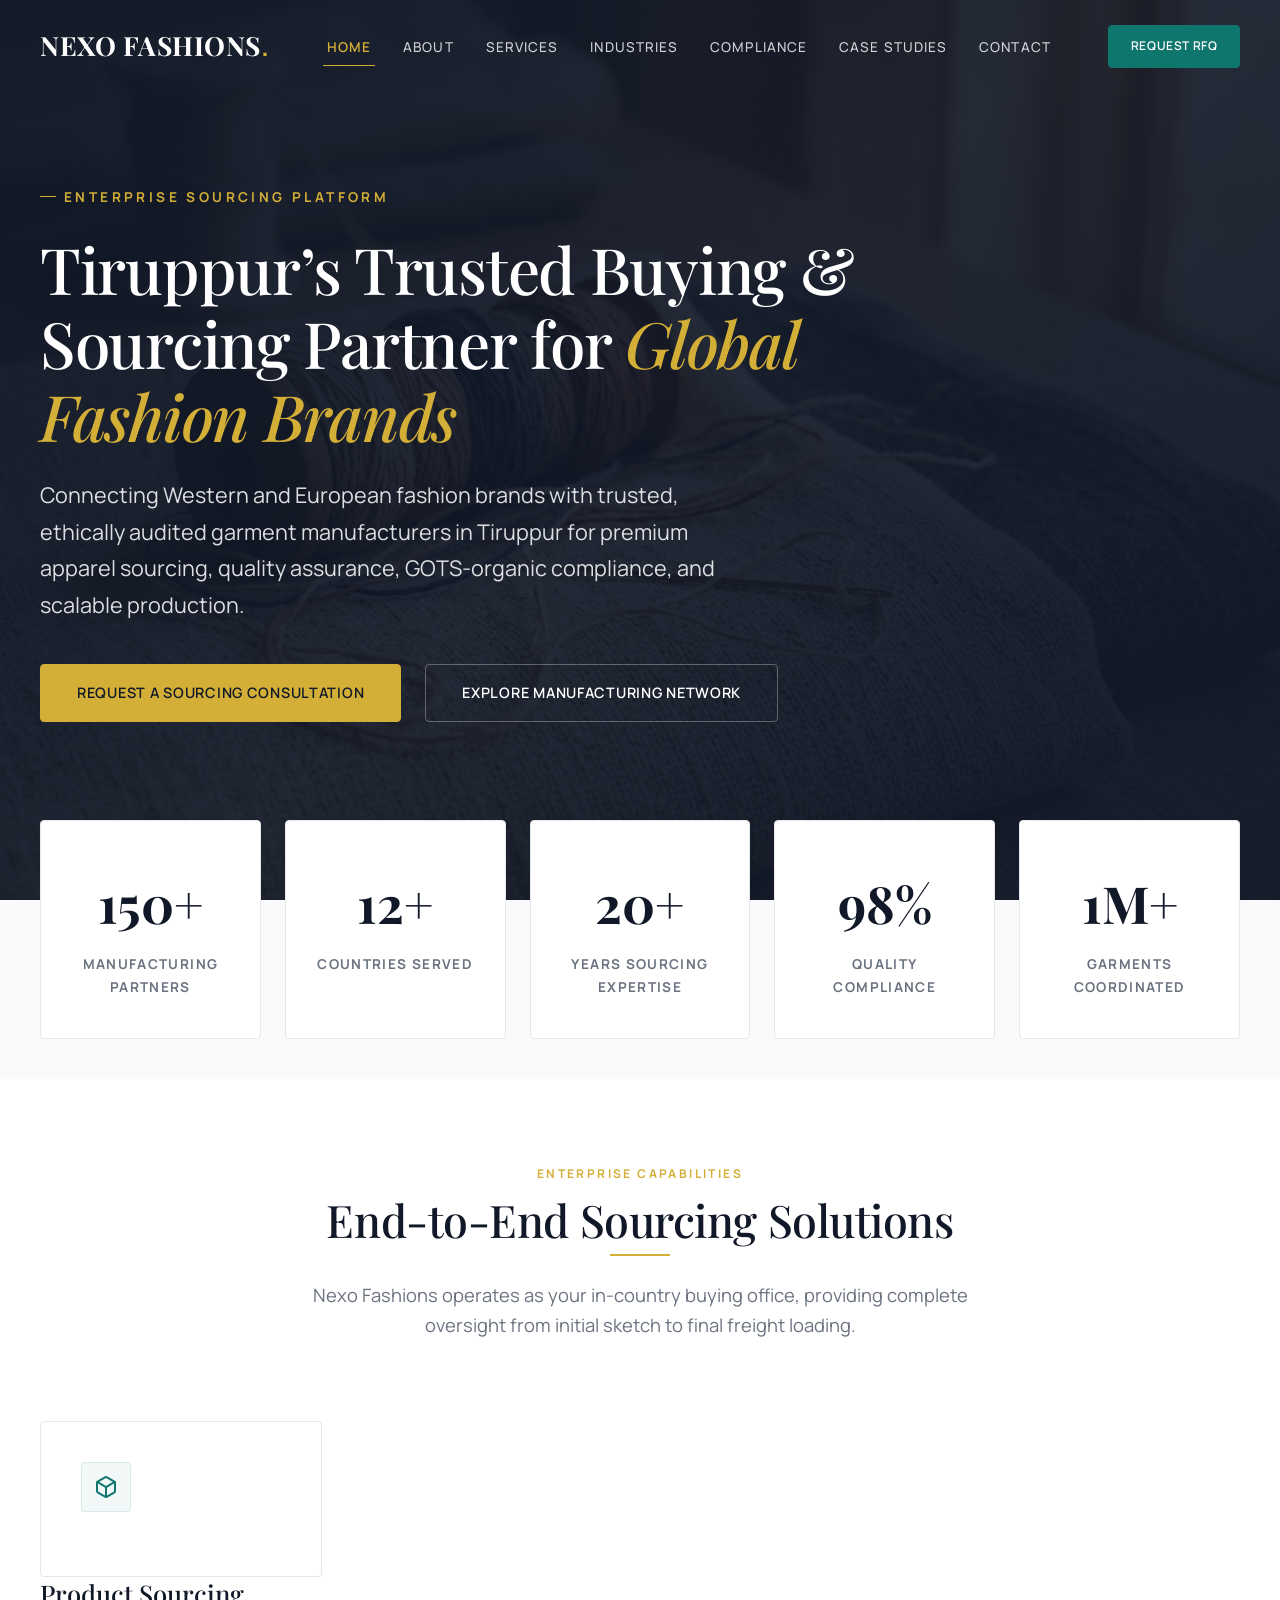
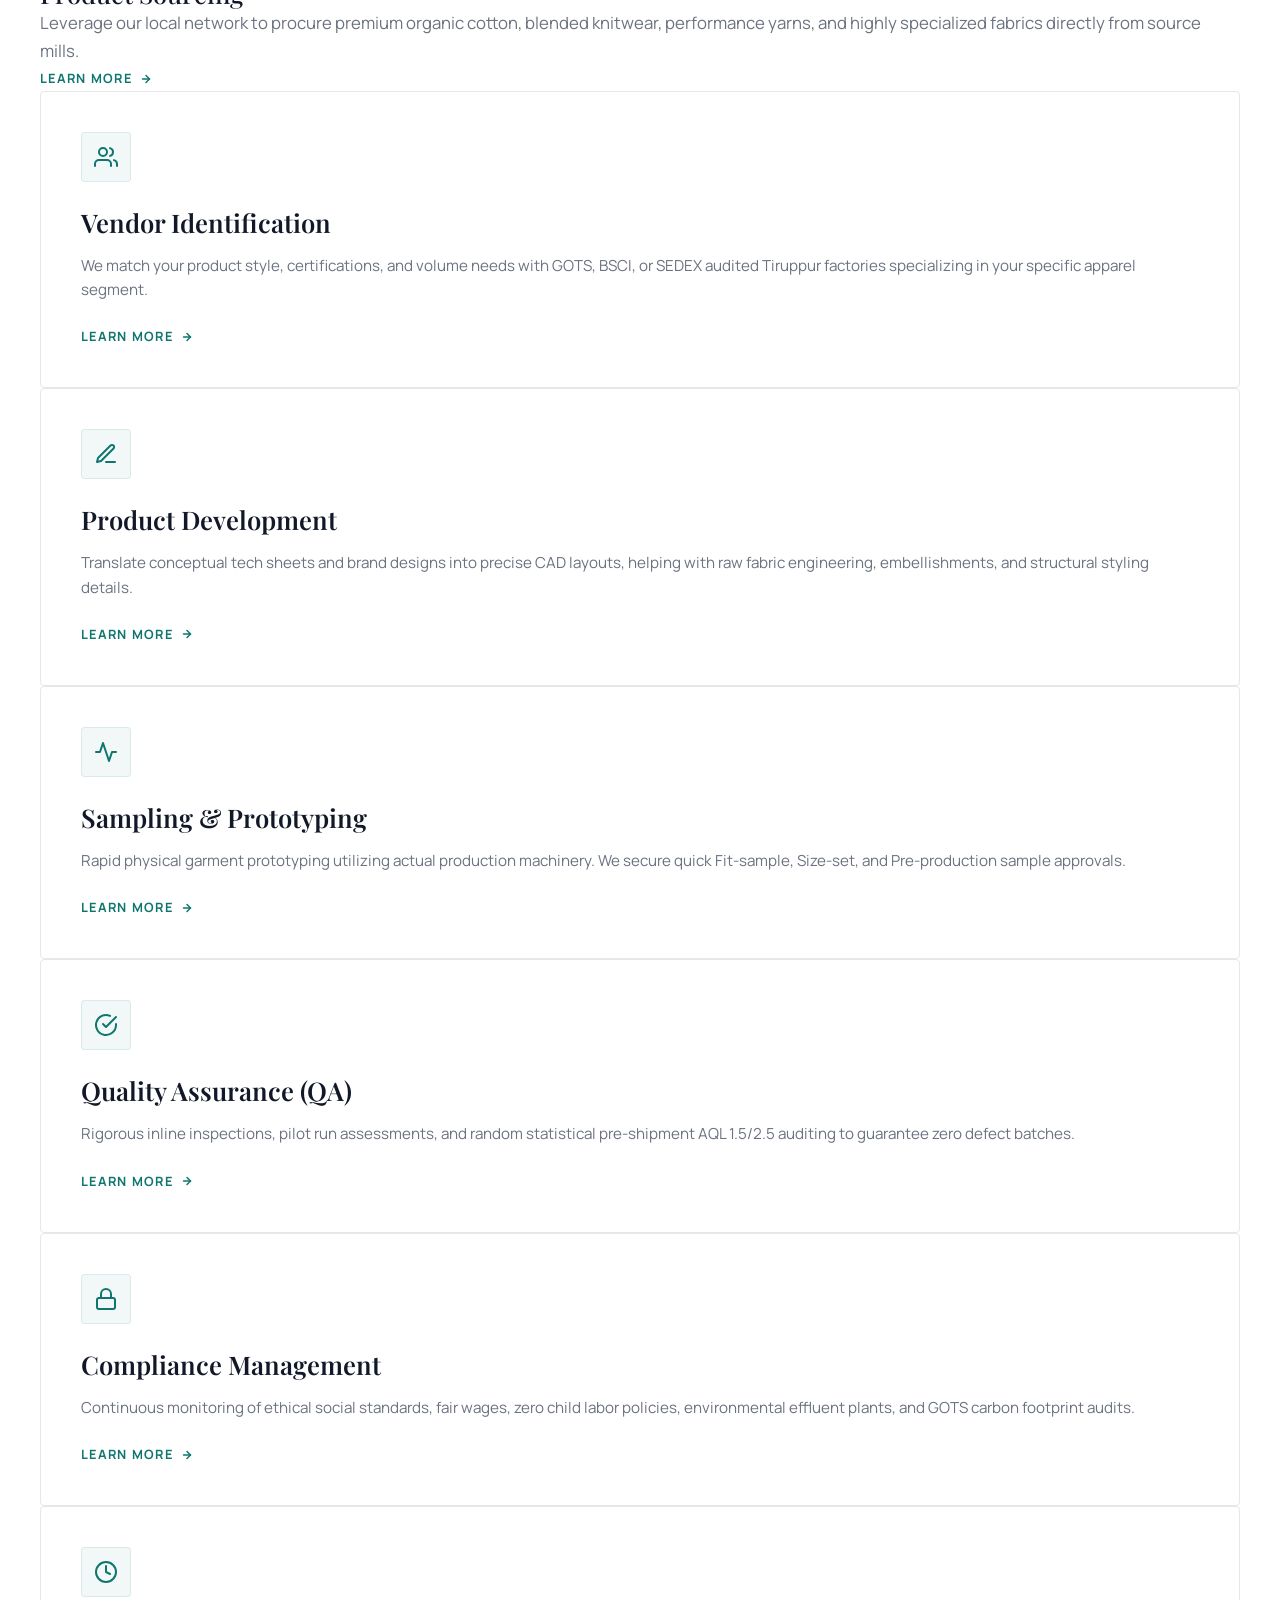
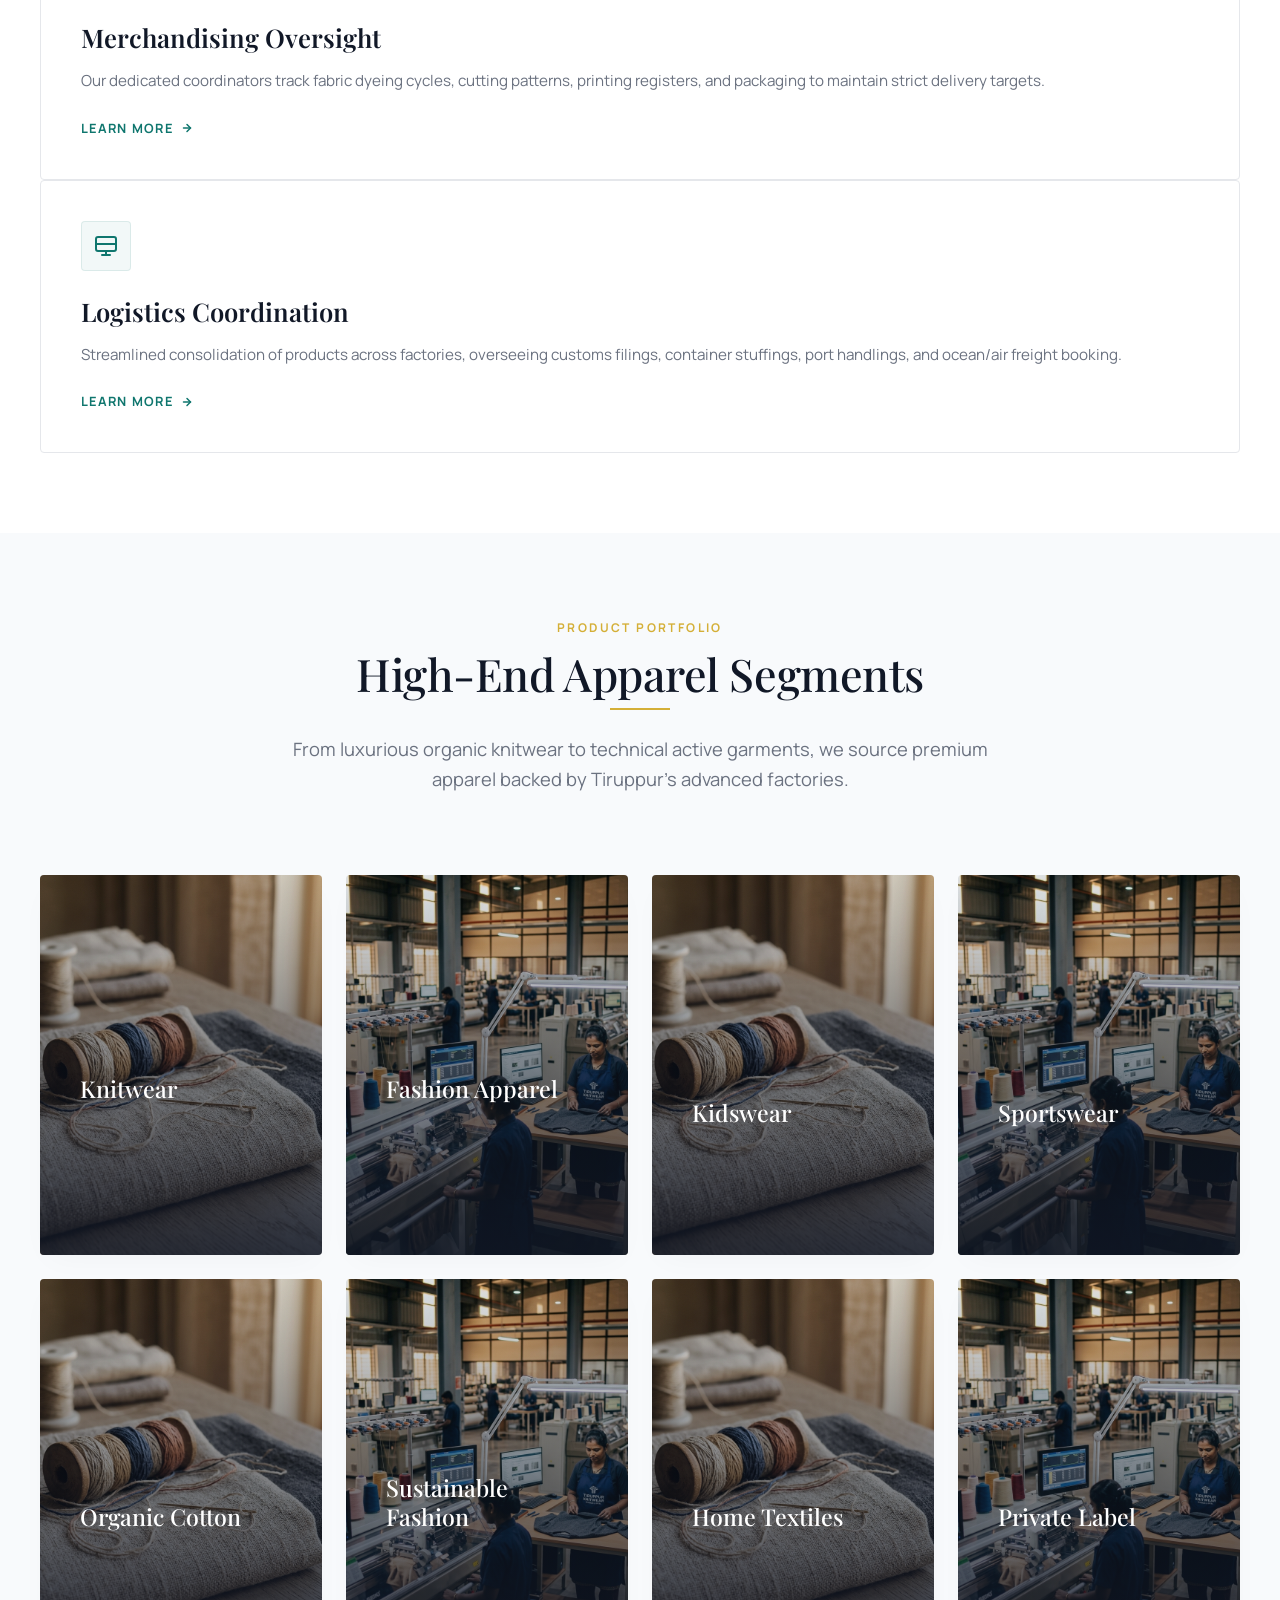
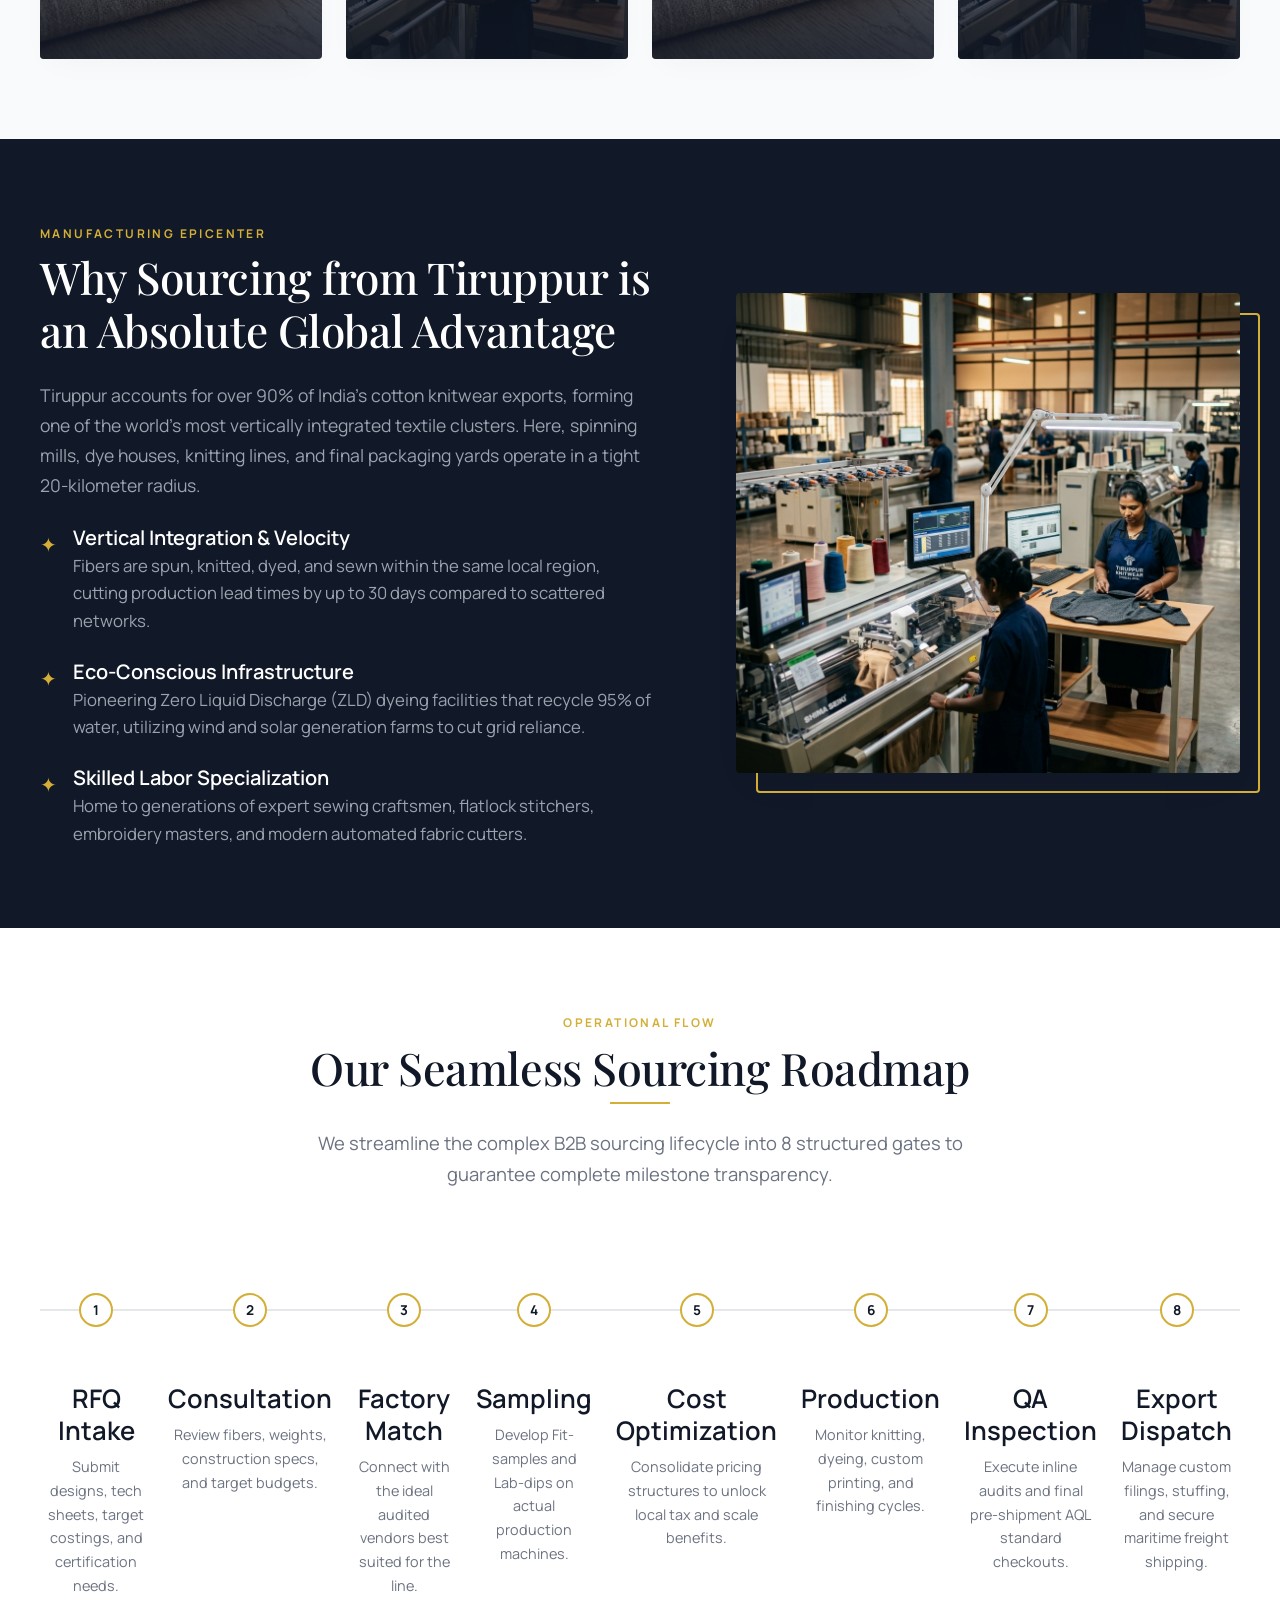
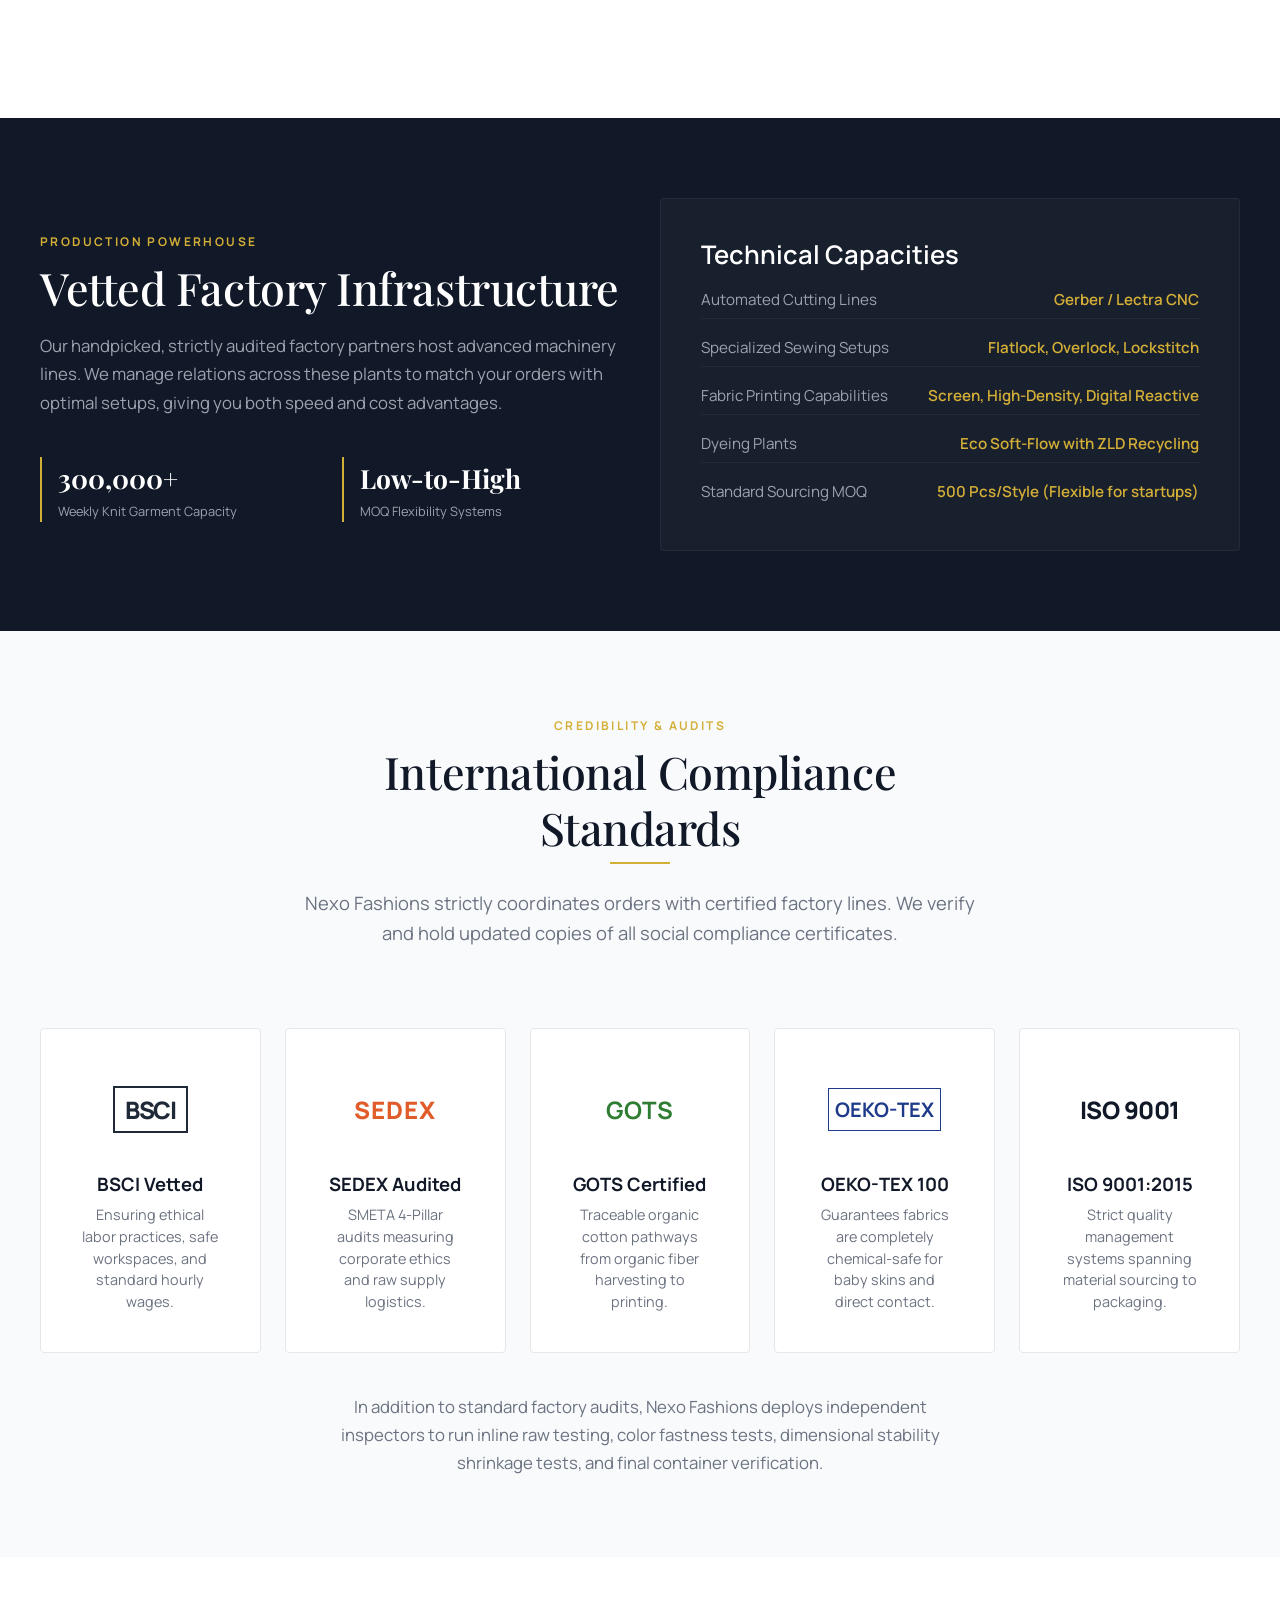
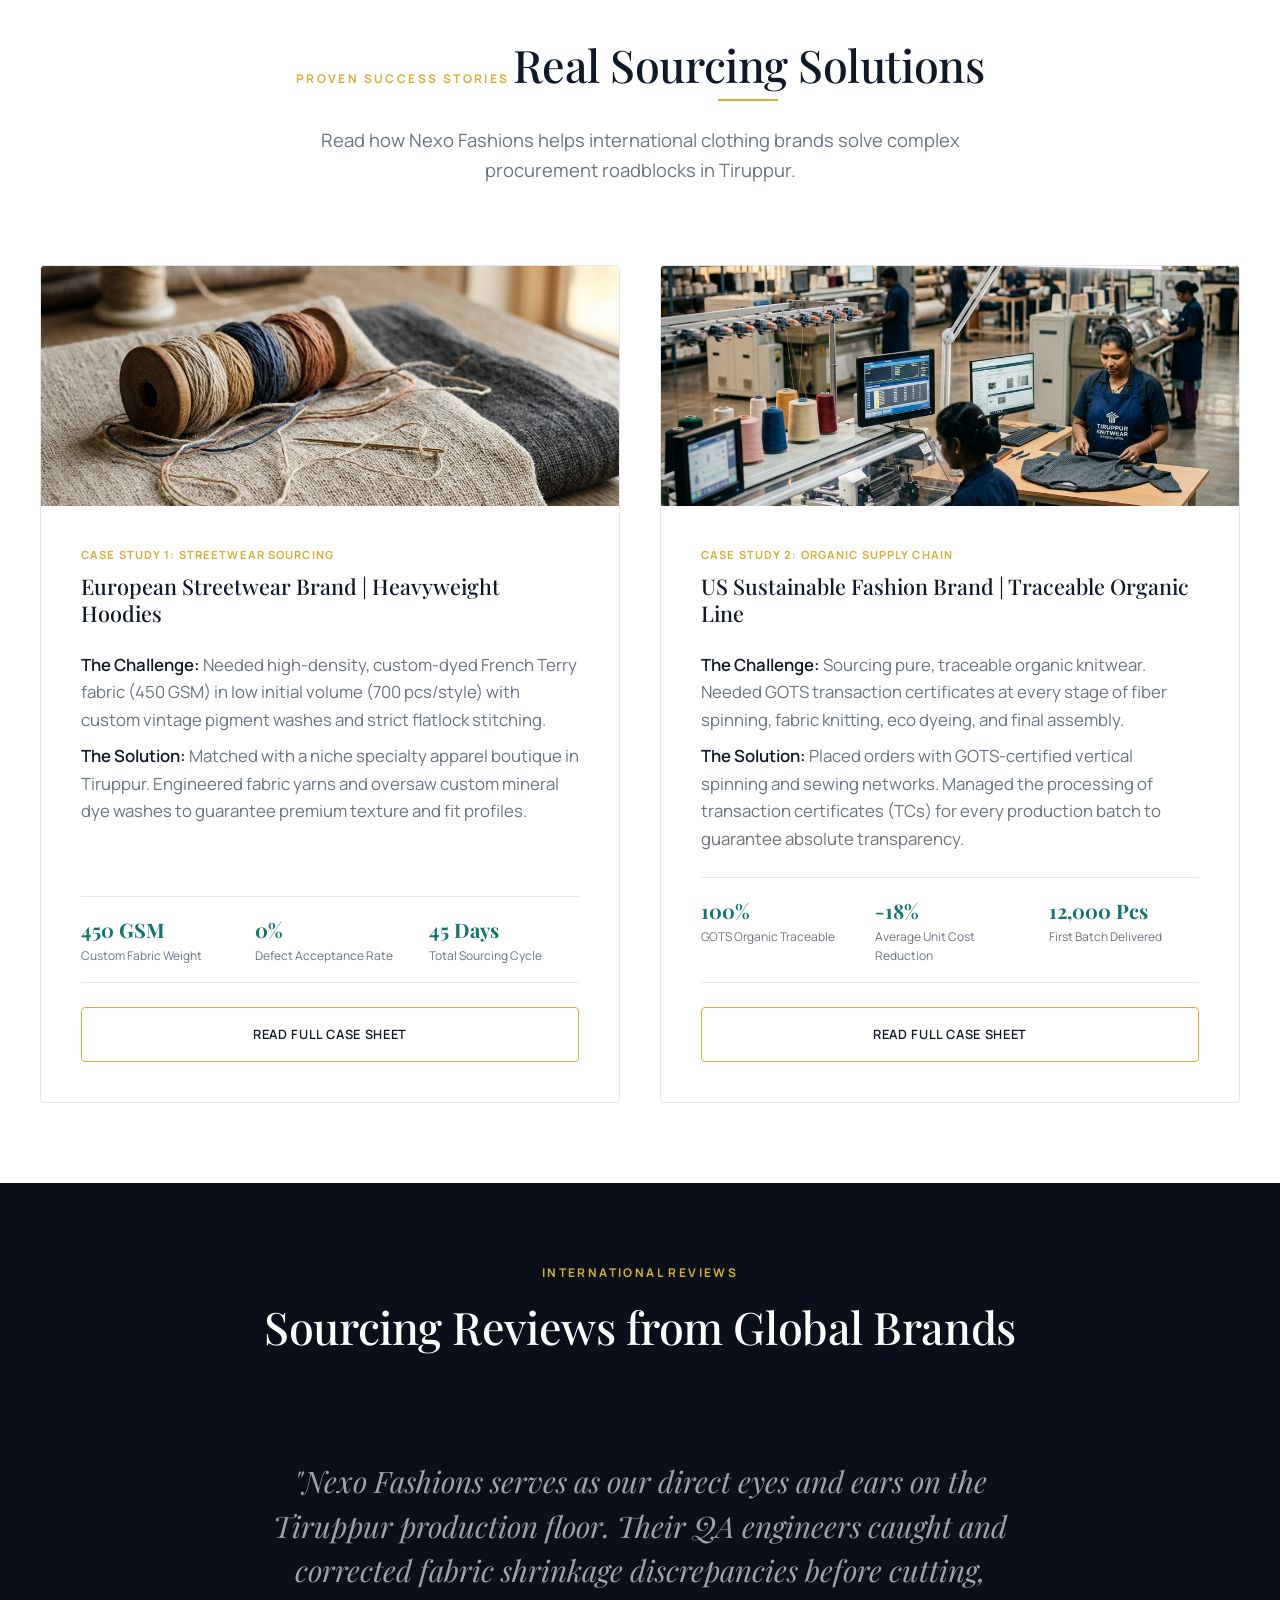
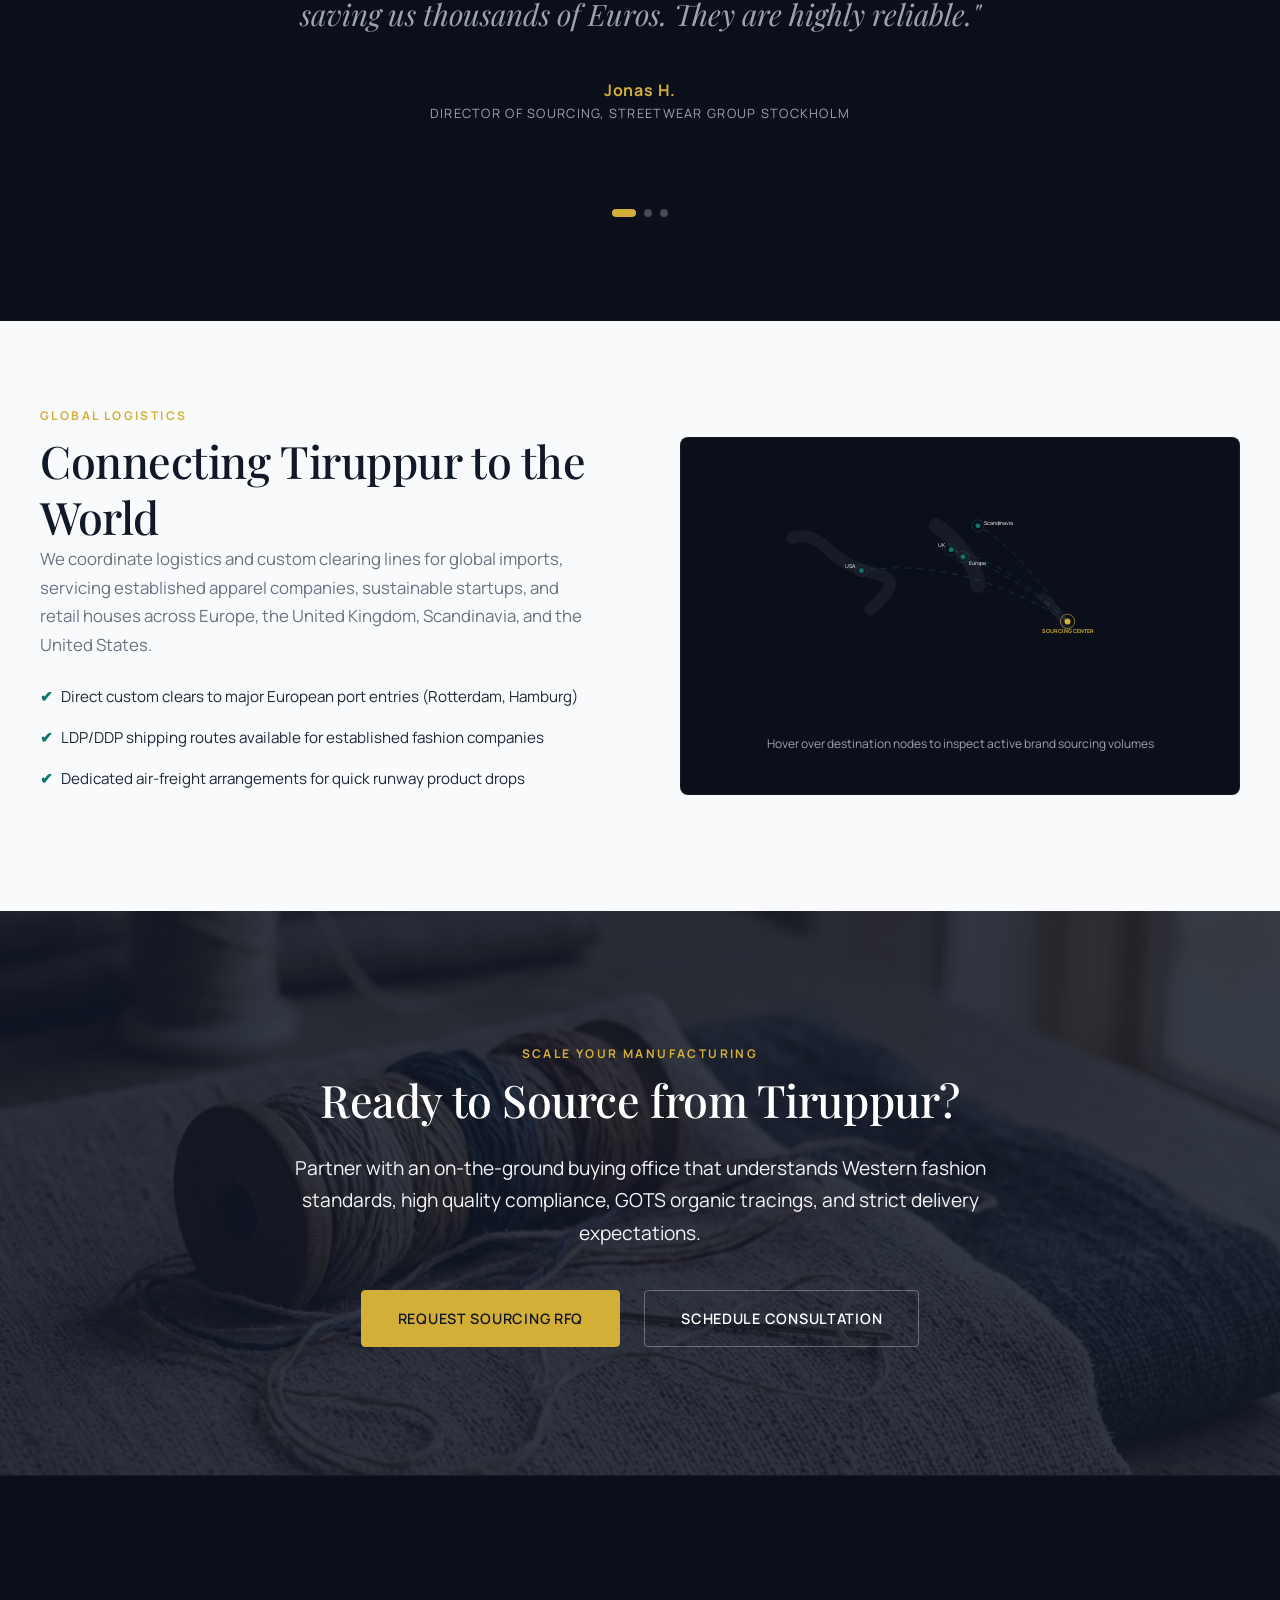
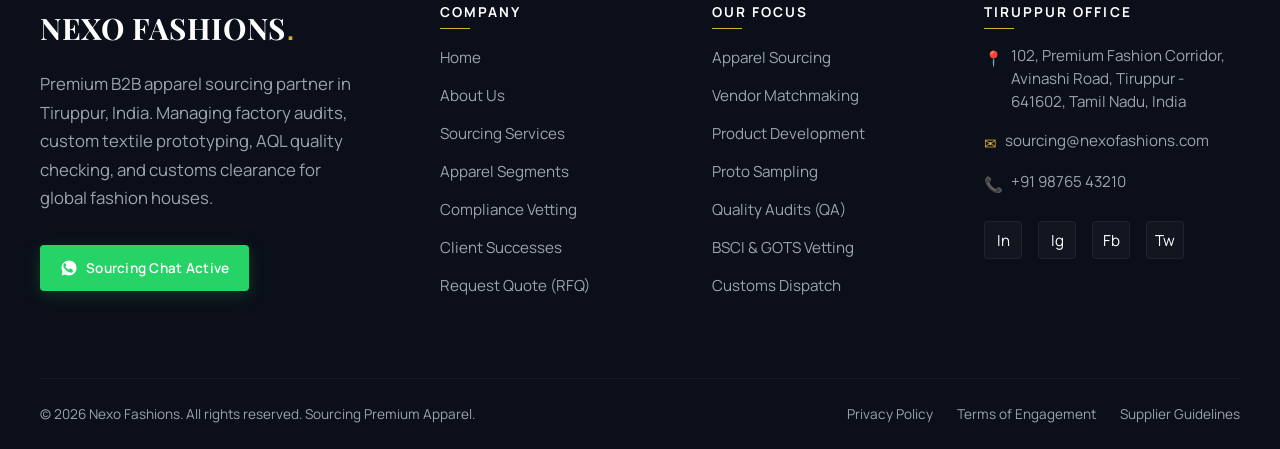
==== index.html @ 2036e6f3 "feat: design and develop world-class premium B2B sourcing platform for Nexo Fashions" ====
<!DOCTYPE html>
<html lang="en">
<head>
    <meta charset="UTF-8">
    <meta name="viewport" content="width=device-width, initial-scale=1.0">
    <meta name="description" content="Nexo Fashions is Tiruppur's premier B2B buying & apparel sourcing partner. Facilitating high-quality garment manufacturing, compliance management, and logistics for global fashion brands.">
    <title>Nexo Fashions | Premium B2B Apparel Sourcing & Buying Partner India</title>
    
    <!-- CSS Foundation Stylesheets -->
    <link rel="stylesheet" href="assets/css/variables.css">
    <link rel="stylesheet" href="assets/css/base.css">
    <link rel="stylesheet" href="assets/css/header.css">
    <link rel="stylesheet" href="assets/css/components.css">
    <link rel="stylesheet" href="assets/css/home.css">
    <link rel="stylesheet" href="assets/css/footer.css">
</head>
<body>

    <!-- STICKY GLASSMORPHIC NAVBAR -->
    <header class="site-header">
        <div class="container nav-container">
            <a href="index.html" class="logo" aria-label="Nexo Fashions Home">
                <span class="logo-text">NEXO FASHIONS<span class="logo-dot">.</span></span>
            </a>
            
            <nav class="nav-bar" aria-label="Main Navigation">
                <ul class="nav-menu">
                    <li class="nav-item"><a href="index.html" class="nav-link">Home</a></li>
                    <li class="nav-item"><a href="about.html" class="nav-link">About</a></li>
                    <li class="nav-item"><a href="services.html" class="nav-link">Services</a></li>
                    <li class="nav-item"><a href="industries.html" class="nav-link">Industries</a></li>
                    <li class="nav-item"><a href="compliance.html" class="nav-link">Compliance</a></li>
                    <li class="nav-item"><a href="case-studies.html" class="nav-link">Case Studies</a></li>
                    <li class="nav-item"><a href="contact.html" class="nav-link">Contact</a></li>
                </ul>
            </nav>

            <div class="header-actions">
                <a href="contact.html" class="btn btn-primary header-btn">Request RFQ</a>
            </div>

            <!-- Hamburger menu for tablets/mobiles -->
            <button class="mobile-trigger" aria-label="Toggle Menu" aria-expanded="false">
                <span></span>
                <span></span>
                <span></span>
            </button>
        </div>
    </header>

    <!-- MOBILE DRAWER CONTAINER -->
    <div class="mobile-drawer">
        <ul class="mobile-nav-list">
            <li><a href="index.html" class="mobile-nav-link">Home</a></li>
            <li><a href="about.html" class="mobile-nav-link">About</a></li>
            <li><a href="services.html" class="mobile-nav-link">Services</a></li>
            <li><a href="industries.html" class="mobile-nav-link">Industries</a></li>
            <li><a href="compliance.html" class="mobile-nav-link">Compliance</a></li>
            <li><a href="case-studies.html" class="mobile-nav-link">Case Studies</a></li>
            <li><a href="contact.html" class="mobile-nav-link">Contact</a></li>
        </ul>
        <div class="mobile-drawer-cta">
            <a href="contact.html" class="btn btn-primary mobile-drawer-btn">Request Sourcing Quote</a>
            <a href="https://wa.me/919876543210" class="btn btn-secondary mobile-drawer-btn">Connect WhatsApp</a>
        </div>
    </div>

    <!-- SECTION 1 — PREMIUM HERO -->
    <section class="hero-section" aria-label="Editorial Sourcing Hero">
        <div class="hero-bg-overlay"></div>
        <img src="assets/img/hero_fashion_textiles.png" alt="High-end editorial fashion textile background" class="hero-bg-img">
        <div class="container hero-container">
            <div class="hero-content reveal reveal-slide-up">
                <span class="hero-tag">Enterprise Sourcing Platform</span>
                <h1 class="hero-title">Tiruppur’s Trusted Buying & Sourcing Partner for <span>Global Fashion Brands</span></h1>
                <p class="hero-subtitle">Connecting Western and European fashion brands with trusted, ethically audited garment manufacturers in Tiruppur for premium apparel sourcing, quality assurance, GOTS-organic compliance, and scalable production.</p>
                <div class="hero-actions">
                    <a href="contact.html" class="btn btn-gold">Request a Sourcing Consultation</a>
                    <a href="network.html" class="btn btn-outline-white">Explore Manufacturing Network</a>
                </div>
            </div>
        </div>
    </section>

    <!-- SECTION 2 — TRUST METRICS BAR -->
    <section class="metrics-section" aria-label="Company Trust Metrics">
        <div class="container">
            <div class="grid grid-5" style="display: grid; gap: var(--space-md); grid-template-columns: repeat(auto-fit, minmax(200px, 1fr));">
                <div class="stat-card reveal reveal-fade">
                    <div class="stat-number count-up" data-target="150" data-suffix="+">0</div>
                    <div class="stat-label">Manufacturing Partners</div>
                </div>
                <div class="stat-card reveal reveal-fade" style="transition-delay: 0.1s;">
                    <div class="stat-number count-up" data-target="12" data-suffix="+">0</div>
                    <div class="stat-label">Countries Served</div>
                </div>
                <div class="stat-card reveal reveal-fade" style="transition-delay: 0.2s;">
                    <div class="stat-number count-up" data-target="20" data-suffix="+">0</div>
                    <div class="stat-label">Years Sourcing Expertise</div>
                </div>
                <div class="stat-card reveal reveal-fade" style="transition-delay: 0.3s;">
                    <div class="stat-number count-up" data-target="98" data-suffix="%">0</div>
                    <div class="stat-label">Quality Compliance</div>
                </div>
                <div class="stat-card reveal reveal-fade" style="transition-delay: 0.4s;">
                    <div class="stat-number count-up" data-target="1000000" data-suffix="+">0</div>
                    <div class="stat-label">Garments Coordinated</div>
                </div>
            </div>
        </div>
    </section>

    <!-- SECTION 3 — WHAT WE DO -->
    <section class="section-padding" style="background-color: var(--color-bg-white);" id="services">
        <div class="container">
            <div class="section-header reveal reveal-slide-up">
                <span class="badge-gold">Enterprise Capabilities</span>
                <h2>End-to-End Sourcing Solutions</h2>
                <p>Nexo Fashions operates as your in-country buying office, providing complete oversight from initial sketch to final freight loading.</p>
            </div>
            
            <div class="grid grid-4 reveal reveal-slide-up">
                <!-- Card 1 -->
                <article class="service-card">
                    <div class="service-icon-box">
                        <svg width="24" height="24" viewBox="0 0 24 24" fill="none" stroke="currentColor" stroke-width="2" stroke-linecap="round" stroke-linejoin="round"><path d="M21 16V8a2 2 0 0 0-1-1.73l-7-4a2 2 0 0 0-2 0l-7 4A2 2 0 0 0 3 8v8a2 2 0 0 0 1 1.73l7 4a2 2 0 0 0 2 0l7-4A2 2 0 0 0 21 16z"></path><polyline points="3.27 6.96 12 12.01 20.73 6.96"></polyline><line x1="12" y1="22.08" x2="12" y2="12"></line></article>
                    </div>
                    <h3>Product Sourcing</h3>
                    <p>Leverage our local network to procure premium organic cotton, blended knitwear, performance yarns, and highly specialized fabrics directly from source mills.</p>
                    <a href="services.html" class="service-learn-more">Learn More 
                        <svg width="12" height="12" viewBox="0 0 24 24" fill="none" stroke="currentColor" stroke-width="3" stroke-linecap="round" stroke-linejoin="round"><line x1="5" y1="12" x2="19" y2="12"></line><polyline points="12 5 19 12 12 19"></polyline></svg>
                    </a>
                </article>

                <!-- Card 2 -->
                <article class="service-card">
                    <div class="service-icon-box">
                        <svg width="24" height="24" viewBox="0 0 24 24" fill="none" stroke="currentColor" stroke-width="2" stroke-linecap="round" stroke-linejoin="round"><path d="M17 21v-2a4 4 0 0 0-4-4H5a4 4 0 0 0-4 4v2"></path><circle cx="9" cy="7" r="4"></circle><path d="M23 21v-2a4 4 0 0 0-3-3.87"></path><path d="M16 3.13a4 4 0 0 1 0 7.75"></path></svg>
                    </div>
                    <h3>Vendor Identification</h3>
                    <p>We match your product style, certifications, and volume needs with GOTS, BSCI, or SEDEX audited Tiruppur factories specializing in your specific apparel segment.</p>
                    <a href="services.html" class="service-learn-more">Learn More 
                        <svg width="12" height="12" viewBox="0 0 24 24" fill="none" stroke="currentColor" stroke-width="3" stroke-linecap="round" stroke-linejoin="round"><line x1="5" y1="12" x2="19" y2="12"></line><polyline points="12 5 19 12 12 19"></polyline></svg>
                    </a>
                </article>

                <!-- Card 3 -->
                <article class="service-card">
                    <div class="service-icon-box">
                        <svg width="24" height="24" viewBox="0 0 24 24" fill="none" stroke="currentColor" stroke-width="2" stroke-linecap="round" stroke-linejoin="round"><path d="M12 20h9"></path><path d="M16.5 3.5a2.121 2.121 0 0 1 3 3L7 19l-4 1 1-4L16.5 3.5z"></path></svg>
                    </div>
                    <h3>Product Development</h3>
                    <p>Translate conceptual tech sheets and brand designs into precise CAD layouts, helping with raw fabric engineering, embellishments, and structural styling details.</p>
                    <a href="services.html" class="service-learn-more">Learn More 
                        <svg width="12" height="12" viewBox="0 0 24 24" fill="none" stroke="currentColor" stroke-width="3" stroke-linecap="round" stroke-linejoin="round"><line x1="5" y1="12" x2="19" y2="12"></line><polyline points="12 5 19 12 12 19"></polyline></svg>
                    </a>
                </article>

                <!-- Card 4 -->
                <article class="service-card">
                    <div class="service-icon-box">
                        <svg width="24" height="24" viewBox="0 0 24 24" fill="none" stroke="currentColor" stroke-width="2" stroke-linecap="round" stroke-linejoin="round"><polyline points="22 12 18 12 15 21 9 3 6 12 2 12"></polyline></svg>
                    </div>
                    <h3>Sampling & Prototyping</h3>
                    <p>Rapid physical garment prototyping utilizing actual production machinery. We secure quick Fit-sample, Size-set, and Pre-production sample approvals.</p>
                    <a href="services.html" class="service-learn-more">Learn More 
                        <svg width="12" height="12" viewBox="0 0 24 24" fill="none" stroke="currentColor" stroke-width="3" stroke-linecap="round" stroke-linejoin="round"><line x1="5" y1="12" x2="19" y2="12"></line><polyline points="12 5 19 12 12 19"></polyline></svg>
                    </a>
                </article>

                <!-- Card 5 -->
                <article class="service-card">
                    <div class="service-icon-box">
                        <svg width="24" height="24" viewBox="0 0 24 24" fill="none" stroke="currentColor" stroke-width="2" stroke-linecap="round" stroke-linejoin="round"><path d="M22 11.08V12a10 10 0 1 1-5.93-9.14"></path><polyline points="22 4 12 14.01 9 11.01"></polyline></svg>
                    </div>
                    <h3>Quality Assurance (QA)</h3>
                    <p>Rigorous inline inspections, pilot run assessments, and random statistical pre-shipment AQL 1.5/2.5 auditing to guarantee zero defect batches.</p>
                    <a href="services.html" class="service-learn-more">Learn More 
                        <svg width="12" height="12" viewBox="0 0 24 24" fill="none" stroke="currentColor" stroke-width="3" stroke-linecap="round" stroke-linejoin="round"><line x1="5" y1="12" x2="19" y2="12"></line><polyline points="12 5 19 12 12 19"></polyline></svg>
                    </a>
                </article>

                <!-- Card 6 -->
                <article class="service-card">
                    <div class="service-icon-box">
                        <svg width="24" height="24" viewBox="0 0 24 24" fill="none" stroke="currentColor" stroke-width="2" stroke-linecap="round" stroke-linejoin="round"><rect x="3" y="11" width="18" height="11" rx="2" ry="2"></rect><path d="M7 11V7a5 5 0 0 1 10 0v4"></path></svg>
                    </div>
                    <h3>Compliance Management</h3>
                    <p>Continuous monitoring of ethical social standards, fair wages, zero child labor policies, environmental effluent plants, and GOTS carbon footprint audits.</p>
                    <a href="services.html" class="service-learn-more">Learn More 
                        <svg width="12" height="12" viewBox="0 0 24 24" fill="none" stroke="currentColor" stroke-width="3" stroke-linecap="round" stroke-linejoin="round"><line x1="5" y1="12" x2="19" y2="12"></line><polyline points="12 5 19 12 12 19"></polyline></svg>
                    </a>
                </article>

                <!-- Card 7 -->
                <article class="service-card">
                    <div class="service-icon-box">
                        <svg width="24" height="24" viewBox="0 0 24 24" fill="none" stroke="currentColor" stroke-width="2" stroke-linecap="round" stroke-linejoin="round"><circle cx="12" cy="12" r="10"></circle><polyline points="12 6 12 12 16 14"></polyline></svg>
                    </div>
                    <h3>Merchandising Oversight</h3>
                    <p>Our dedicated coordinators track fabric dyeing cycles, cutting patterns, printing registers, and packaging to maintain strict delivery targets.</p>
                    <a href="services.html" class="service-learn-more">Learn More 
                        <svg width="12" height="12" viewBox="0 0 24 24" fill="none" stroke="currentColor" stroke-width="3" stroke-linecap="round" stroke-linejoin="round"><line x1="5" y1="12" x2="19" y2="12"></line><polyline points="12 5 19 12 12 19"></polyline></svg>
                    </a>
                </article>

                <!-- Card 8 -->
                <article class="service-card">
                    <div class="service-icon-box">
                        <svg width="24" height="24" viewBox="0 0 24 24" fill="none" stroke="currentColor" stroke-width="2" stroke-linecap="round" stroke-linejoin="round"><rect x="2" y="3" width="20" height="14" rx="2" ry="2"></rect><line x1="2" y1="10" x2="22" y2="10"></line><path d="M8 21h8"></path><line x1="12" y1="17" x2="12" y2="21"></line></svg>
                    </div>
                    <h3>Logistics Coordination</h3>
                    <p>Streamlined consolidation of products across factories, overseeing customs filings, container stuffings, port handlings, and ocean/air freight booking.</p>
                    <a href="services.html" class="service-learn-more">Learn More 
                        <svg width="12" height="12" viewBox="0 0 24 24" fill="none" stroke="currentColor" stroke-width="3" stroke-linecap="round" stroke-linejoin="round"><line x1="5" y1="12" x2="19" y2="12"></line><polyline points="12 5 19 12 12 19"></polyline></svg>
                    </a>
                </article>
            </div>
        </div>
    </section>

    <!-- SECTION 4 — INDUSTRIES WE SERVE -->
    <section class="section-padding" id="industries">
        <div class="container">
            <div class="section-header reveal reveal-slide-up">
                <span class="badge-gold">Product Portfolio</span>
                <h2>High-End Apparel Segments</h2>
                <p>From luxurious organic knitwear to technical active garments, we source premium apparel backed by Tiruppur’s advanced factories.</p>
            </div>

            <div class="grid grid-4 reveal reveal-slide-up">
                <!-- Card Knitwear -->
                <div class="industry-card">
                    <div class="industry-card-bg"></div>
                    <img src="assets/img/hero_fashion_textiles.png" alt="Premium Knitwear" class="industry-card-img">
                    <div class="industry-card-content">
                        <h3>Knitwear</h3>
                        <p>Luxury Polos, structured hoodies, heavy French Terry crewnecks, and premium t-shirts engineered for durability.</p>
                    </div>
                </div>

                <!-- Card Fashion Apparel -->
                <div class="industry-card">
                    <div class="industry-card-bg"></div>
                    <img src="assets/img/manufacturing_craft.png" alt="Fashion Apparel" class="industry-card-img">
                    <div class="industry-card-content">
                        <h3>Fashion Apparel</h3>
                        <p>Contemporary silhouettes, dynamic garment-dye washes, custom embellishments, and modern streetwear brands.</p>
                    </div>
                </div>

                <!-- Card Kidswear -->
                <div class="industry-card">
                    <div class="industry-card-bg"></div>
                    <img src="assets/img/hero_fashion_textiles.png" alt="Kidswear" class="industry-card-img">
                    <div class="industry-card-content">
                        <h3>Kidswear</h3>
                        <p>OEKO-TEX certified fabrics, ultra-soft combed cotton, organic rompers, and safe, compliant infantswear.</p>
                    </div>
                </div>

                <!-- Card Sportswear -->
                <div class="industry-card">
                    <div class="industry-card-bg"></div>
                    <img src="assets/img/manufacturing_craft.png" alt="Technical Sportswear" class="industry-card-img">
                    <div class="industry-card-content">
                        <h3>Sportswear</h3>
                        <p>TECHNICAL yarns, moisture-wicking weaves, compression knit fabrics, anti-microbial treatments, and activewear.</p>
                    </div>
                </div>

                <!-- Card Organic Cotton -->
                <div class="industry-card">
                    <div class="industry-card-bg"></div>
                    <img src="assets/img/hero_fashion_textiles.png" alt="Organic Cotton" class="industry-card-img">
                    <div class="industry-card-content">
                        <h3>Organic Cotton</h3>
                        <p>100% GOTS-certified organic cotton fibers, non-toxic vegetable dyes, and traceable ethical cotton farming hubs.</p>
                    </div>
                </div>

                <!-- Card Sustainable Fashion -->
                <div class="industry-card">
                    <div class="industry-card-bg"></div>
                    <img src="assets/img/manufacturing_craft.png" alt="Sustainable Fashion" class="industry-card-img">
                    <div class="industry-card-content">
                        <h3>Sustainable Fashion</h3>
                        <p>Recycled polyester blends, Tencel, bamboo fibers, waterless dyeing processes, and zero-waste patterns.</p>
                    </div>
                </div>

                <!-- Card Home Textiles -->
                <div class="industry-card">
                    <div class="industry-card-bg"></div>
                    <img src="assets/img/hero_fashion_textiles.png" alt="Home Textiles" class="industry-card-img">
                    <div class="industry-card-content">
                        <h3>Home Textiles</h3>
                        <p>Premium bedding, luxurious waffle-weave towels, durable kitchen linens, and organic home accessories.</p>
                    </div>
                </div>

                <!-- Card Private Label -->
                <div class="industry-card">
                    <div class="industry-card-bg"></div>
                    <img src="assets/img/manufacturing_craft.png" alt="Private Label Sourcing" class="industry-card-img">
                    <div class="industry-card-content">
                        <h3>Private Label</h3>
                        <p>Custom neck labels, bespoke hangtags, custom packaging, brand-specific barcode inserts, and polybags.</p>
                    </div>
                </div>
            </div>
        </div>
    </section>

    <!-- SECTION 5 — WHY TIRUPPUR -->
    <section class="section-padding bg-dark" style="position: relative;" id="why-tiruppur">
        <div class="container">
            <div class="why-tiruppur-grid">
                <div class="reveal reveal-slide-right">
                    <span class="badge-gold">Manufacturing Epicenter</span>
                    <h2 style="font-size: clamp(2rem, 4vw, 2.75rem); line-height: 1.2; margin-bottom: var(--space-md);">Why Sourcing from Tiruppur is an Absolute Global Advantage</h2>
                    <p style="margin-bottom: var(--space-md); font-size: 1.1rem; line-height: 1.7;">Tiruppur accounts for over 90% of India's cotton knitwear exports, forming one of the world's most vertically integrated textile clusters. Here, spinning mills, dye houses, knitting lines, and final packaging yards operate in a tight 20-kilometer radius.</p>
                    
                    <ul class="why-tiruppur-points">
                        <li class="why-tiruppur-point-item">
                            <span class="why-tiruppur-point-icon">✦</span>
                            <div class="why-tiruppur-point-text">
                                <h4>Vertical Integration & Velocity</h4>
                                <p>Fibers are spun, knitted, dyed, and sewn within the same local region, cutting production lead times by up to 30 days compared to scattered networks.</p>
                            </div>
                        </li>
                        <li class="why-tiruppur-point-item">
                            <span class="why-tiruppur-point-icon">✦</span>
                            <div class="why-tiruppur-point-text">
                                <h4>Eco-Conscious Infrastructure</h4>
                                <p>Pioneering Zero Liquid Discharge (ZLD) dyeing facilities that recycle 95% of water, utilizing wind and solar generation farms to cut grid reliance.</p>
                            </div>
                        </li>
                        <li class="why-tiruppur-point-item">
                            <span class="why-tiruppur-point-icon">✦</span>
                            <div class="why-tiruppur-point-text">
                                <h4>Skilled Labor Specialization</h4>
                                <p>Home to generations of expert sewing craftsmen, flatlock stitchers, embroidery masters, and modern automated fabric cutters.</p>
                            </div>
                        </li>
                    </ul>
                </div>

                <div class="reveal reveal-slide-left" style="display: flex; flex-direction: column; gap: var(--space-md);">
                    <div class="why-tiruppur-photo-panel">
                        <img src="assets/img/manufacturing_craft.png" alt="Modern garment production floor in Tiruppur" style="width:100%; height:100%; object-fit:cover; border-radius: var(--border-radius-sm);">
                    </div>
                </div>
            </div>
        </div>
    </section>

    <!-- SECTION 6 — SOURCING PROCESS TIMELINE -->
    <section class="section-padding" style="background-color: var(--color-bg-white);" id="process">
        <div class="container">
            <div class="section-header reveal reveal-slide-up">
                <span class="badge-gold">Operational Flow</span>
                <h2>Our Seamless Sourcing Roadmap</h2>
                <p>We streamline the complex B2B sourcing lifecycle into 8 structured gates to guarantee complete milestone transparency.</p>
            </div>

            <div class="timeline-container reveal reveal-slide-up">
                <div class="timeline-line"></div>
                <div class="timeline-grid">
                    
                    <!-- Step 1 -->
                    <div class="timeline-step">
                        <div class="timeline-node">1</div>
                        <div class="timeline-content">
                            <h3>RFQ Intake</h3>
                            <p>Submit designs, tech sheets, target costings, and certification needs.</p>
                        </div>
                    </div>

                    <!-- Step 2 -->
                    <div class="timeline-step">
                        <div class="timeline-node">2</div>
                        <div class="timeline-content">
                            <h3>Consultation</h3>
                            <p>Review fibers, weights, construction specs, and target budgets.</p>
                        </div>
                    </div>

                    <!-- Step 3 -->
                    <div class="timeline-step">
                        <div class="timeline-node">3</div>
                        <div class="timeline-content">
                            <h3>Factory Match</h3>
                            <p>Connect with the ideal audited vendors best suited for the line.</p>
                        </div>
                    </div>

                    <!-- Step 4 -->
                    <div class="timeline-step">
                        <div class="timeline-node">4</div>
                        <div class="timeline-content">
                            <h3>Sampling</h3>
                            <p>Develop Fit-samples and Lab-dips on actual production machines.</p>
                        </div>
                    </div>

                    <!-- Step 5 -->
                    <div class="timeline-step">
                        <div class="timeline-node">5</div>
                        <div class="timeline-content">
                            <h3>Cost Optimization</h3>
                            <p>Consolidate pricing structures to unlock local tax and scale benefits.</p>
                        </div>
                    </div>

                    <!-- Step 6 -->
                    <div class="timeline-step">
                        <div class="timeline-node">6</div>
                        <div class="timeline-content">
                            <h3>Production</h3>
                            <p>Monitor knitting, dyeing, custom printing, and finishing cycles.</p>
                        </div>
                    </div>

                    <!-- Step 7 -->
                    <div class="timeline-step">
                        <div class="timeline-node">7</div>
                        <div class="timeline-content">
                            <h3>QA Inspection</h3>
                            <p>Execute inline audits and final pre-shipment AQL standard checkouts.</p>
                        </div>
                    </div>

                    <!-- Step 8 -->
                    <div class="timeline-step">
                        <div class="timeline-node">8</div>
                        <div class="timeline-content">
                            <h3>Export Dispatch</h3>
                            <p>Manage custom filings, stuffing, and secure maritime freight shipping.</p>
                        </div>
                    </div>

                </div>
            </div>
        </div>
    </section>

    <!-- SECTION 7 — FACTORY NETWORK -->
    <section class="section-padding bg-dark factory-showcase-bg" id="network">
        <div class="container">
            <div class="grid grid-2 reveal reveal-slide-up" style="align-items: center;">
                <div>
                    <span class="badge-gold">Production Powerhouse</span>
                    <h2 style="margin-bottom: var(--space-sm);">Vetted Factory Infrastructure</h2>
                    <p style="margin-bottom: var(--space-md); line-height: 1.7;">Our handpicked, strictly audited factory partners host advanced machinery lines. We manage relations across these plants to match your orders with optimal setups, giving you both speed and cost advantages.</p>
                    
                    <div class="factory-showcase-stats">
                        <div class="factory-showcase-stat-item">
                            <div class="factory-showcase-stat-val">300,000+</div>
                            <div style="font-size:0.8rem; color:var(--color-text-muted);">Weekly Knit Garment Capacity</div>
                        </div>
                        <div class="factory-showcase-stat-item">
                            <div class="factory-showcase-stat-val">Low-to-High</div>
                            <div style="font-size:0.8rem; color:var(--color-text-muted);">MOQ Flexibility Systems</div>
                        </div>
                    </div>
                </div>

                <div style="background-color: rgba(255,255,255,0.03); border: 1px solid rgba(255,255,255,0.05); padding: var(--space-lg); border-radius: var(--border-radius-sm);">
                    <h3 style="color:var(--color-bg-white); margin-bottom: var(--space-sm); font-family:var(--font-body); font-weight:600;">Technical Capacities</h3>
                    <ul style="list-style:none; display:flex; flex-direction:column; gap:var(--space-sm); font-size:0.95rem;">
                        <li style="display:flex; justify-content:space-between; border-bottom:1px solid rgba(255,255,255,0.05); padding-bottom:6px;">
                            <span style="color:var(--color-text-muted);">Automated Cutting Lines</span>
                            <span style="font-weight:600; color:var(--color-luxury-gold);">Gerber / Lectra CNC</span>
                        </li>
                        <li style="display:flex; justify-content:space-between; border-bottom:1px solid rgba(255,255,255,0.05); padding-bottom:6px;">
                            <span style="color:var(--color-text-muted);">Specialized Sewing Setups</span>
                            <span style="font-weight:600; color:var(--color-luxury-gold);">Flatlock, Overlock, Lockstitch</span>
                        </li>
                        <li style="display:flex; justify-content:space-between; border-bottom:1px solid rgba(255,255,255,0.05); padding-bottom:6px;">
                            <span style="color:var(--color-text-muted);">Fabric Printing Capabilities</span>
                            <span style="font-weight:600; color:var(--color-luxury-gold);">Screen, High-Density, Digital Reactive</span>
                        </li>
                        <li style="display:flex; justify-content:space-between; border-bottom:1px solid rgba(255,255,255,0.05); padding-bottom:6px;">
                            <span style="color:var(--color-text-muted);">Dyeing Plants</span>
                            <span style="font-weight:600; color:var(--color-luxury-gold);">Eco Soft-Flow with ZLD Recycling</span>
                        </li>
                        <li style="display:flex; justify-content:space-between; padding-bottom:6px;">
                            <span style="color:var(--color-text-muted);">Standard Sourcing MOQ</span>
                            <span style="font-weight:600; color:var(--color-luxury-gold);">500 Pcs/Style (Flexible for startups)</span>
                        </li>
                    </ul>
                </div>
            </div>
        </div>
    </section>

    <!-- SECTION 8 — QUALITY & COMPLIANCE -->
    <section class="section-padding" style="background-color: var(--color-bg-light);" id="compliance">
        <div class="container">
            <div class="section-header reveal reveal-slide-up">
                <span class="badge-gold">Credibility & Audits</span>
                <h2>International Compliance Standards</h2>
                <p>Nexo Fashions strictly coordinates orders with certified factory lines. We verify and hold updated copies of all social compliance certificates.</p>
            </div>

            <div class="grid grid-5 reveal reveal-slide-up" style="display: grid; gap: var(--space-md); grid-template-columns: repeat(auto-fit, minmax(200px, 1fr));">
                <!-- Cert 1 -->
                <div class="cert-card">
                    <div class="cert-logo-container">
                        <span style="font-family: var(--font-body); font-weight: 800; font-size: 1.5rem; color: #1f2937; letter-spacing: -0.05em; border: 2px solid #1f2937; padding: 2px 10px;">BSCI</span>
                    </div>
                    <h3>BSCI Vetted</h3>
                    <p>Ensuring ethical labor practices, safe workspaces, and standard hourly wages.</p>
                </div>
                
                <!-- Cert 2 -->
                <div class="cert-card">
                    <div class="cert-logo-container">
                        <span style="font-family: var(--font-body); font-weight: 800; font-size: 1.5rem; color: #E05C2B; letter-spacing: 0.05em;">SEDEX</span>
                    </div>
                    <h3>SEDEX Audited</h3>
                    <p>SMETA 4-Pillar audits measuring corporate ethics and raw supply logistics.</p>
                </div>

                <!-- Cert 3 -->
                <div class="cert-card">
                    <div class="cert-logo-container">
                        <span style="font-family: var(--font-body); font-weight: 700; font-size: 1.5rem; color: #2E7D32;">GOTS</span>
                    </div>
                    <h3>GOTS Certified</h3>
                    <p>Traceable organic cotton pathways from organic fiber harvesting to printing.</p>
                </div>

                <!-- Cert 4 -->
                <div class="cert-card">
                    <div class="cert-logo-container">
                        <span style="font-family: var(--font-body); font-weight: 700; font-size: 1.25rem; color: #1E3A8A; border: 1px solid #1E3A8A; padding: 4px 6px;">OEKO-TEX</span>
                    </div>
                    <h3>OEKO-TEX 100</h3>
                    <p>Guarantees fabrics are completely chemical-safe for baby skins and direct contact.</p>
                </div>

                <!-- Cert 5 -->
                <div class="cert-card">
                    <div class="cert-logo-container">
                        <span style="font-family: var(--font-body); font-weight: 800; font-size: 1.5rem; color: #111827; letter-spacing: -0.02em;">ISO 9001</span>
                    </div>
                    <h3>ISO 9001:2015</h3>
                    <p>Strict quality management systems spanning material sourcing to packaging.</p>
                </div>
            </div>
            
            <div style="margin-top: var(--space-lg); text-align: center;" class="reveal reveal-slide-up">
                <p style="max-width: 650px; margin: 0 auto;">In addition to standard factory audits, Nexo Fashions deploys independent inspectors to run inline raw testing, color fastness tests, dimensional stability shrinkage tests, and final container verification.</p>
            </div>
        </div>
    </section>

    <!-- SECTION 9 — CASE STUDIES -->
    <section class="section-padding" style="background-color: var(--color-bg-white);" id="case-studies">
        <div class="container">
            <div class="section-header reveal reveal-slide-up">
                <span class="badge-gold">Proven Success Stories</span>
                <h2>Real Sourcing Solutions</h2>
                <p>Read how Nexo Fashions helps international clothing brands solve complex procurement roadblocks in Tiruppur.</p>
            </div>

            <div class="grid grid-2 reveal reveal-slide-up">
                <!-- Case 1 -->
                <article class="case-card">
                    <img src="assets/img/hero_fashion_textiles.png" alt="Heavyweight Streetwear hoodies" class="case-card-img">
                    <div class="case-card-body">
                        <span class="case-tag">Case Study 1: Streetwear Sourcing</span>
                        <h3>European Streetwear Brand | Heavyweight Hoodies</h3>
                        
                        <div style="margin-bottom: var(--space-md); flex-grow: 1;">
                            <p style="margin-bottom: 8px;"><strong>The Challenge:</strong> Needed high-density, custom-dyed French Terry fabric (450 GSM) in low initial volume (700 pcs/style) with custom vintage pigment washes and strict flatlock stitching.</p>
                            <p><strong>The Solution:</strong> Matched with a niche specialty apparel boutique in Tiruppur. Engineered fabric yarns and oversaw custom mineral dye washes to guarantee premium texture and fit profiles.</p>
                        </div>

                        <div class="case-metric-box">
                            <div class="case-metric">
                                <div class="case-metric-val">450 GSM</div>
                                <div class="case-metric-lbl">Custom Fabric Weight</div>
                            </div>
                            <div class="case-metric">
                                <div class="case-metric-val">0%</div>
                                <div class="case-metric-lbl">Defect Acceptance Rate</div>
                            </div>
                            <div class="case-metric">
                                <div class="case-metric-val">45 Days</div>
                                <div class="case-metric-lbl">Total Sourcing Cycle</div>
                            </div>
                        </div>

                        <a href="case-studies.html" class="btn btn-secondary" style="font-size: 0.8rem; text-align: center;">Read Full Case Sheet</a>
                    </div>
                </article>

                <!-- Case 2 -->
                <article class="case-card">
                    <img src="assets/img/manufacturing_craft.png" alt="Organic cotton garment sampling" class="case-card-img">
                    <div class="case-card-body">
                        <span class="case-tag">Case Study 2: Organic Supply Chain</span>
                        <h3>US Sustainable Fashion Brand | Traceable Organic Line</h3>
                        
                        <div style="margin-bottom: var(--space-md); flex-grow: 1;">
                            <p style="margin-bottom: 8px;"><strong>The Challenge:</strong> Sourcing pure, traceable organic knitwear. Needed GOTS transaction certificates at every stage of fiber spinning, fabric knitting, eco dyeing, and final assembly.</p>
                            <p><strong>The Solution:</strong> Placed orders with GOTS-certified vertical spinning and sewing networks. Managed the processing of transaction certificates (TCs) for every production batch to guarantee absolute transparency.</p>
                        </div>

                        <div class="case-metric-box">
                            <div class="case-metric">
                                <div class="case-metric-val">100%</div>
                                <div class="case-metric-lbl">GOTS Organic Traceable</div>
                            </div>
                            <div class="case-metric">
                                <div class="case-metric-val">-18%</div>
                                <div class="case-metric-lbl">Average Unit Cost Reduction</div>
                            </div>
                            <div class="case-metric">
                                <div class="case-metric-val">12,000 Pcs</div>
                                <div class="case-metric-lbl">First Batch Delivered</div>
                            </div>
                        </div>

                        <a href="case-studies.html" class="btn btn-secondary" style="font-size: 0.8rem; text-align: center;">Read Full Case Sheet</a>
                    </div>
                </article>
            </div>
        </div>
    </section>

    <!-- SECTION 10 — TESTIMONIALS -->
    <section class="section-padding bg-dark" style="background-color: #0b0f19;">
        <div class="container reveal reveal-slide-up">
            <span class="badge-gold" style="display: block; text-align: center; margin-bottom: var(--space-sm);">International Reviews</span>
            <h2 class="text-center" style="color: var(--color-bg-white); margin-bottom: var(--space-xl);">Sourcing Reviews from Global Brands</h2>

            <div class="testimonial-wrapper">
                <div class="testimonial-container">
                    
                    <!-- Slide 1 -->
                    <div class="testimonial-slide">
                        <p class="testimonial-quote">"Nexo Fashions serves as our direct eyes and ears on the Tiruppur production floor. Their QA engineers caught and corrected fabric shrinkage discrepancies before cutting, saving us thousands of Euros. They are highly reliable."</p>
                        <div class="testimonial-author">Jonas H.</div>
                        <div class="testimonial-company">Director of Sourcing, Streetwear Group Stockholm</div>
                    </div>

                    <!-- Slide 2 -->
                    <div class="testimonial-slide">
                        <p class="testimonial-quote">"Finding GOTS certified factories that accommodate custom streetwear cuts in moderate volumes was tough. Nexo matched us with excellent suppliers and handled all the complex compliance paperwork seamlessly. A world-class partner."</p>
                        <div class="testimonial-author">Sarah L.</div>
                        <div class="testimonial-company">Founder, Organic Apparel NY</div>
                    </div>

                    <!-- Slide 3 -->
                    <div class="testimonial-slide">
                        <p class="testimonial-quote">"Their technical knowledge of fabric construction is outstanding. We had complex design blueprints that local exporters struggled with, but Nexo Fashions mapped out the manufacturing processes beautifully. Highly professional team."</p>
                        <div class="testimonial-author">Alastair M.</div>
                        <div class="testimonial-company">Head Sourcing Manager, British Heritage Garments London</div>
                    </div>

                </div>

                <!-- Navigation Dot Indicators -->
                <div class="testimonial-dots">
                    <button class="testimonial-dot active" aria-label="Slide 1"></button>
                    <button class="testimonial-dot" aria-label="Slide 2"></button>
                    <button class="testimonial-dot" aria-label="Slide 3"></button>
                </div>
            </div>
        </div>
    </section>

    <!-- SECTION 11 — GLOBAL REACH -->
    <section class="section-padding" id="global-reach">
        <div class="container">
            <div class="grid grid-2 reveal reveal-slide-up" style="align-items: center; gap: var(--space-xl);">
                <div class="global-reach-intro">
                    <span class="badge-gold">Global Logistics</span>
                    <h2>Connecting Tiruppur to the World</h2>
                    <p style="margin-bottom: var(--space-md); line-height: 1.7;">We coordinate logistics and custom clearing lines for global imports, servicing established apparel companies, sustainable startups, and retail houses across Europe, the United Kingdom, Scandinavia, and the United States.</p>
                    
                    <ul style="list-style: none; display: flex; flex-direction: column; gap: var(--space-sm); font-size: 0.95rem;">
                        <li style="display: flex; gap: var(--space-xs); align-items: center;">
                            <span style="color: var(--color-premium-teal); font-weight: bold;">✔</span>
                            <span>Direct custom clears to major European port entries (Rotterdam, Hamburg)</span>
                        </li>
                        <li style="display: flex; gap: var(--space-xs); align-items: center;">
                            <span style="color: var(--color-premium-teal); font-weight: bold;">✔</span>
                            <span>LDP/DDP shipping routes available for established fashion companies</span>
                        </li>
                        <li style="display: flex; gap: var(--space-xs); align-items: center;">
                            <span style="color: var(--color-premium-teal); font-weight: bold;">✔</span>
                            <span>Dedicated air-freight arrangements for quick runway product drops</span>
                        </li>
                    </ul>
                </div>

                <!-- Interactive SVG Map -->
                <div class="map-wrapper">
                    <svg viewBox="0 0 800 400" class="reach-svg" xmlns="http://www.w3.org/2000/svg">
                        <!-- Simple Stylized Earth Background grid -->
                        <rect width="800" height="400" fill="#0B0F19" rx="8"/>
                        
                        <!-- Map Grid Dots (representing land masses) -->
                        <!-- US land mass -->
                        <path d="M120 100 Q150 90 180 120 T260 160 T250 220" fill="none" stroke="rgba(255,255,255,0.05)" stroke-width="20" stroke-linecap="round"/>
                        <!-- UK & Europe land mass -->
                        <path d="M360 80 Q390 100 410 130 T430 180" fill="none" stroke="rgba(255,255,255,0.05)" stroke-width="25" stroke-linecap="round"/>
                        <!-- India land mass -->
                        <path d="M540 200 Q570 230 580 250" fill="none" stroke="rgba(255,255,255,0.05)" stroke-width="15" stroke-linecap="round"/>
                        
                        <!-- Sourcing Route Paths (Arcs connecting Tiruppur (580, 240)) -->
                        <!-- Tiruppur to USA New York (235, 155) -->
                        <path d="M580 240 Q400 130 235 155" fill="none" stroke="rgba(15, 118, 110, 0.4)" stroke-width="1.5" class="pulse-line line-newyork"/>
                        
                        <!-- Tiruppur to London UK (385, 120) -->
                        <path d="M580 240 Q480 140 385 120" fill="none" stroke="rgba(15, 118, 110, 0.4)" stroke-width="1.5" class="pulse-line line-london"/>
                        
                        <!-- Tiruppur to Paris (405, 132) -->
                        <path d="M580 240 Q490 160 405 132" fill="none" stroke="rgba(15, 118, 110, 0.4)" stroke-width="1.5" class="pulse-line line-paris"/>
                        
                        <!-- Tiruppur to Scandinavia (430, 80) -->
                        <path d="M580 240 Q500 120 430 80" fill="none" stroke="rgba(15, 118, 110, 0.4)" stroke-width="1.5" class="pulse-line line-scandinavia"/>
                        
                        <!-- Tiruppur Center Node -->
                        <circle cx="580" cy="240" r="5" fill="var(--color-luxury-gold)"/>
                        <circle cx="580" cy="240" r="12" fill="none" stroke="var(--color-luxury-gold)" stroke-width="1" class="map-glow-dot"/>
                        <text x="580" y="260" fill="var(--color-luxury-gold)" font-size="9" font-family="var(--font-body)" text-anchor="middle" font-weight="bold">SOURCING CENTER</text>
                        
                        <!-- Destination Nodes (Interactive Points) -->
                        <!-- US New York -->
                        <g class="map-point-interactive" data-hub="newyork" style="cursor: pointer;">
                            <circle cx="235" cy="155" r="4" fill="var(--color-premium-teal)"/>
                            <circle cx="235" cy="155" r="10" fill="none" stroke="var(--color-premium-teal)" stroke-width="1" opacity="0.5"/>
                            <text x="225" y="150" fill="#FFFFFF" font-size="9" font-family="var(--font-body)" text-anchor="end">USA</text>
                        </g>

                        <!-- London UK -->
                        <g class="map-point-interactive" data-hub="london" style="cursor: pointer;">
                            <circle cx="385" cy="120" r="4" fill="var(--color-premium-teal)"/>
                            <circle cx="385" cy="120" r="10" fill="none" stroke="var(--color-premium-teal)" stroke-width="1" opacity="0.5"/>
                            <text x="375" y="115" fill="#FFFFFF" font-size="9" font-family="var(--font-body)" text-anchor="end">UK</text>
                        </g>

                        <!-- Paris Western Europe -->
                        <g class="map-point-interactive" data-hub="paris" style="cursor: pointer;">
                            <circle cx="405" cy="132" r="4" fill="var(--color-premium-teal)"/>
                            <circle cx="405" cy="132" r="10" fill="none" stroke="var(--color-premium-teal)" stroke-width="1" opacity="0.5"/>
                            <text x="415" y="145" fill="#FFFFFF" font-size="9" font-family="var(--font-body)">Europe</text>
                        </g>

                        <!-- Scandinavia -->
                        <g class="map-point-interactive" data-hub="scandinavia" style="cursor: pointer;">
                            <circle cx="430" cy="80" r="4" fill="var(--color-premium-teal)"/>
                            <circle cx="430" cy="80" r="10" fill="none" stroke="var(--color-premium-teal)" stroke-width="1" opacity="0.5"/>
                            <text x="440" y="78" fill="#FFFFFF" font-size="9" font-family="var(--font-body)">Scandinavia</text>
                        </g>
                    </svg>
                    <div style="font-size: 0.75rem; text-align: center; color: var(--color-text-muted); margin-top: 10px; font-family: var(--font-body);">Hover over destination nodes to inspect active brand sourcing volumes</div>
                </div>
            </div>
        </div>
    </section>

    <!-- SECTION 12 — FINAL CTA -->
    <section class="final-cta-section reveal reveal-fade">
        <img src="assets/img/hero_fashion_textiles.png" alt="B2B garments sourcing background overlay" class="final-cta-bg">
        <div class="container final-cta-container">
            <span class="badge-gold">Scale Your Manufacturing</span>
            <h2>Ready to Source from Tiruppur?</h2>
            <p>Partner with an on-the-ground buying office that understands Western fashion standards, high quality compliance, GOTS organic tracings, and strict delivery expectations.</p>
            
            <div class="final-cta-actions">
                <a href="contact.html" class="btn btn-gold">Request Sourcing RFQ</a>
                <a href="contact.html" class="btn btn-outline-white">Schedule Consultation</a>
            </div>
        </div>
    </section>

    <!-- SECTION 13 — ENTERPRISE FOOTER -->
    <footer class="site-footer">
        <div class="container">
            <div class="footer-grid">
                
                <!-- Brand details -->
                <div class="footer-brand">
                    <span class="logo-text" style="color:var(--color-bg-white); margin-bottom: var(--space-sm); display:inline-block;">NEXO FASHIONS<span class="logo-dot">.</span></span>
                    <p>Premium B2B apparel sourcing partner in Tiruppur, India. Managing factory audits, custom textile prototyping, AQL quality checking, and customs clearance for global fashion houses.</p>
                    
                    <a href="https://wa.me/919876543210" class="whatsapp-badge" target="_blank" rel="noopener">
                        <svg viewBox="0 0 24 24"><path d="M12.012 2c-5.506 0-9.989 4.478-9.99 9.984a9.96 9.96 0 0 0 1.333 4.993L2 22l5.233-1.371a9.948 9.948 0 0 0 4.775 1.218h.004c5.505 0 9.988-4.478 9.99-9.984a9.983 9.983 0 0 0-9.99-9.985M17.47 16.63c-.3.84-1.53 1.54-2.12 1.63-.59.09-1.36.17-3.93-.88-3.29-1.35-5.42-4.71-5.58-4.93-.16-.22-1.35-1.79-1.35-3.42S5.33 6.2 5.56 5.97c.23-.23.5-.29.66-.29.17 0 .34 0 .49.01.16.01.37-.06.58.45.22.53.75 1.83.82 1.97.07.15.12.33.02.53-.1.2-.15.33-.3.51-.15.18-.32.4-.46.54-.15.15-.31.32-.13.63.18.31.81 1.33 1.74 2.16 1.2 1.07 2.21 1.4 2.52 1.56.31.15.49.13.68-.08.19-.22.82-.95 1.04-1.28.22-.33.44-.28.74-.17.3.11 1.91.9 2.24 1.06.33.16.55.24.63.38.08.14.08.82-.22 1.66z"/></svg>
                        Sourcing Chat Active
                    </a>
                </div>

                <!-- Column Quick Links -->
                <div>
                    <h3 class="footer-title">Company</h3>
                    <ul class="footer-links">
                        <li class="footer-link"><a href="index.html">Home</a></li>
                        <li class="footer-link"><a href="about.html">About Us</a></li>
                        <li class="footer-link"><a href="services.html">Sourcing Services</a></li>
                        <li class="footer-link"><a href="industries.html">Apparel Segments</a></li>
                        <li class="footer-link"><a href="compliance.html">Compliance Vetting</a></li>
                        <li class="footer-link"><a href="case-studies.html">Client Successes</a></li>
                        <li class="footer-link"><a href="contact.html">Request Quote (RFQ)</a></li>
                    </ul>
                </div>

                <!-- Column Services -->
                <div>
                    <h3 class="footer-title">Our Focus</h3>
                    <ul class="footer-links">
                        <li class="footer-link"><a href="services.html">Apparel Sourcing</a></li>
                        <li class="footer-link"><a href="services.html">Vendor Matchmaking</a></li>
                        <li class="footer-link"><a href="services.html">Product Development</a></li>
                        <li class="footer-link"><a href="services.html">Proto Sampling</a></li>
                        <li class="footer-link"><a href="services.html">Quality Audits (QA)</a></li>
                        <li class="footer-link"><a href="services.html">BSCI & GOTS Vetting</a></li>
                        <li class="footer-link"><a href="services.html">Customs Dispatch</a></li>
                    </ul>
                </div>

                <!-- Column Contact Details -->
                <div>
                    <h3 class="footer-title">Tiruppur Office</h3>
                    <div class="footer-contact-item">
                        <span class="footer-contact-icon">📍</span>
                        <span>102, Premium Fashion Corridor, Avinashi Road, Tiruppur - 641602, Tamil Nadu, India</span>
                    </div>
                    <div class="footer-contact-item">
                        <span class="footer-contact-icon">✉</span>
                        <span>sourcing@nexofashions.com</span>
                    </div>
                    <div class="footer-contact-item">
                        <span class="footer-contact-icon">📞</span>
                        <span>+91 98765 43210</span>
                    </div>

                    <!-- Social Icons -->
                    <div class="footer-socials">
                        <a href="https://linkedin.com" class="social-icon" aria-label="LinkedIn Profile" target="_blank" rel="noopener">In</a>
                        <a href="https://instagram.com" class="social-icon" aria-label="Instagram Profile" target="_blank" rel="noopener">Ig</a>
                        <a href="https://facebook.com" class="social-icon" aria-label="Facebook Profile" target="_blank" rel="noopener">Fb</a>
                        <a href="https://twitter.com" class="social-icon" aria-label="Twitter Profile" target="_blank" rel="noopener">Tw</a>
                    </div>
                </div>

            </div>

            <!-- Footer Bottom Legal -->
            <div class="footer-bottom">
                <div class="copyright">
                    &copy; 2026 Nexo Fashions. All rights reserved. Sourcing Premium Apparel.
                </div>
                <ul class="footer-legal-links">
                    <li><a href="#">Privacy Policy</a></li>
                    <li><a href="#">Terms of Engagement</a></li>
                    <li><a href="#">Supplier Guidelines</a></li>
                </ul>
            </div>
        </div>
    </footer>

    <!-- JavaScript Execution Scripts -->
    <script src="assets/js/main.js"></script>
    <script src="assets/js/counters.js"></script>
    <script src="assets/js/carousel.js"></script>
    <script src="assets/js/map.js"></script>

</body>
</html>
---- assets/css/variables.css ----
/* ==========================================================================
   NEXO FASHIONS DESIGN SYSTEM - VARIABLES
   ========================================================================== */

@import url('https://fonts.googleapis.com/css2?family=Manrope:wght@300;400;500;600;700;800&family=Playfair+Display:ital,wght@0,400;0,500;0,600;0,700;1,400&display=swap');

:root {
    /* --- Premium Color System --- */
    --color-primary-dark: #111827;      /* Deep Rich Charcoal / Black */
    --color-primary-dark-rgb: 17, 24, 39;
    --color-luxury-gold: #D4AF37;       /* Antique Muted Gold Accent */
    --color-luxury-gold-hover: #B8962D;
    --color-luxury-gold-rgb: 212, 175, 55;
    --color-premium-teal: #0F766E;      /* Rich Teal for Conversion CTAs */
    --color-premium-teal-hover: #0D645D;
    --color-premium-teal-rgb: 15, 118, 110;
    
    /* Backgrounds */
    --color-bg-light: #F8FAFC;          /* Clean Editorial Background */
    --color-bg-white: #FFFFFF;          /* Pure White Card Base */
    --color-bg-footer: #0B0F19;         /* Darker contrast footer */
    --color-bg-glass: rgba(255, 255, 255, 0.75);
    
    /* Text */
    --color-text-primary: #1F2937;      /* Dominant text contrast */
    --color-text-secondary: #6B7280;    /* Captions & editorial metadata */
    --color-text-light: #F3F4F6;        /* Inverse text for dark panels */
    --color-text-muted: #9CA3AF;
    
    /* Structural Elements */
    --color-border: #E5E7EB;            /* Editorial grid separator */
    --color-border-hover: #D1D5DB;
    --color-border-dark: rgba(255, 255, 255, 0.1);
    
    /* --- Typography System --- */
    --font-heading: 'Playfair Display', Georgia, serif;
    --font-body: 'Manrope', -apple-system, BlinkMacSystemFont, "Segoe UI", Roboto, sans-serif;
    
    /* --- Spacing System (Luxury Space) --- */
    --space-xs: 0.5rem;   /* 8px */
    --space-sm: 1rem;     /* 16px */
    --space-md: 1.5rem;   /* 24px */
    --space-lg: 2.5rem;   /* 40px */
    --space-xl: 5rem;     /* 80px */
    --space-xxl: 8rem;    /* 128px */
    
    /* --- UI Properties --- */
    --border-radius-sm: 4px;
    --border-radius-md: 8px;
    --border-radius-lg: 16px;
    --border-radius-full: 9999px;
    
    --shadow-sm: 0 1px 3px rgba(0,0,0,0.05);
    --shadow-md: 0 10px 30px -10px rgba(0,0,0,0.04);
    --shadow-lg: 0 20px 40px -15px rgba(0,0,0,0.06);
    --shadow-glass: 0 8px 32px 0 rgba(0, 0, 0, 0.03);
    
    /* --- Motion & Transitions --- */
    --transition-fast: 0.25s cubic-bezier(0.25, 0.8, 0.25, 1);
    --transition-smooth: 0.5s cubic-bezier(0.16, 1, 0.3, 1);
    --transition-slow: 0.8s cubic-bezier(0.16, 1, 0.3, 1);
    
    /* Maximum layout bounds */
    --max-width: 1400px;
}

/* Accessibility - Reduced Motion Preferred */
@media (prefers-reduced-motion: reduce) {
    :root {
        --transition-fast: 0.05s linear;
        --transition-smooth: 0.05s linear;
        --transition-slow: 0.05s linear;
    }
}
---- assets/css/base.css ----
/* ==========================================================================
   NEXO FASHIONS - GLOBAL BASE STYLE & TYPOGRAPHY
   ========================================================================== */

/* --- Reset & Base Elements --- */
*, *::before, *::after {
    box-sizing: border-box;
    margin: 0;
    padding: 0;
}

html {
    scroll-behavior: smooth;
    font-size: 16px;
    -webkit-font-smoothing: antialiased;
    -moz-osx-font-smoothing: grayscale;
}

body {
    font-family: var(--font-body);
    background-color: var(--color-bg-light);
    color: var(--color-text-primary);
    line-height: 1.65;
    overflow-x: hidden;
}

/* Custom Scrollbar for Luxury Experience */
::-webkit-scrollbar {
    width: 8px;
}
::-webkit-scrollbar-track {
    background: var(--color-primary-dark);
}
::-webkit-scrollbar-thumb {
    background: var(--color-luxury-gold);
    border-radius: var(--border-radius-sm);
}
::-webkit-scrollbar-thumb:hover {
    background: var(--color-luxury-gold-hover);
}

/* --- Typography Definitions --- */
h1, h2, h3, h4, h5, h6 {
    font-family: var(--font-heading);
    color: var(--color-primary-dark);
    font-weight: 500;
    line-height: 1.25;
}

h1 {
    font-size: clamp(2.5rem, 5vw, 4.5rem);
    letter-spacing: -0.02em;
}

h2 {
    font-size: clamp(2rem, 3.5vw, 3rem);
    letter-spacing: -0.01em;
}

h3 {
    font-size: clamp(1.35rem, 2vw, 1.85rem);
}

h4 {
    font-size: 1.25rem;
    font-weight: 600;
    font-family: var(--font-body);
}

p {
    color: var(--color-text-secondary);
    font-size: 1.05rem;
    font-weight: 400;
}

strong {
    color: var(--color-primary-dark);
    font-weight: 600;
}

a {
    color: inherit;
    text-decoration: none;
    transition: var(--transition-fast);
}

img {
    max-width: 100%;
    height: auto;
    display: block;
    object-fit: cover;
}

/* --- Layout Architecture --- */
.container {
    width: 100%;
    max-width: var(--max-width);
    margin: 0 auto;
    padding: 0 var(--space-md);
}

@media (min-width: 768px) {
    .container {
        padding: 0 var(--space-lg);
    }
}

.section-padding {
    padding: var(--space-xl) 0;
}

.section-padding-large {
    padding: var(--space-xxl) 0;
}

/* Grid Layout Systems */
.grid {
    display: grid;
    gap: var(--space-md);
}

.grid-2 { display: grid; gap: var(--space-lg); grid-template-columns: 1fr; }
.grid-3 { display: grid; gap: var(--space-lg); grid-template-columns: 1fr; }
.grid-4 { display: grid; gap: var(--space-md); grid-template-columns: 1fr; }

@media (min-width: 768px) {
    .grid-2 { grid-template-columns: repeat(2, 1fr); }
    .grid-3 { grid-template-columns: repeat(2, 1fr); }
    .grid-4 { grid-template-columns: repeat(2, 1fr); }
}

@media (min-width: 1024px) {
    .grid-3 { grid-template-columns: repeat(3, 1fr); }
    .grid-4 { grid-template-columns: repeat(4, 1fr); }
}

/* Flex Utilities */
.flex {
    display: flex;
}
.flex-center {
    display: flex;
    align-items: center;
    justify-content: center;
}
.flex-between {
    display: flex;
    align-items: center;
    justify-content: space-between;
}

/* --- Brand Elements & CTAs --- */
.btn {
    display: inline-flex;
    align-items: center;
    justify-content: center;
    padding: 1rem 2.25rem;
    font-family: var(--font-body);
    font-size: 0.9rem;
    font-weight: 600;
    letter-spacing: 0.05em;
    text-transform: uppercase;
    border-radius: var(--border-radius-sm);
    cursor: pointer;
    transition: var(--transition-fast);
    position: relative;
    overflow: hidden;
}

/* Primary Teal CTA */
.btn-primary {
    background-color: var(--color-premium-teal);
    color: var(--color-bg-white);
    border: 1px solid var(--color-premium-teal);
}

.btn-primary:hover {
    background-color: var(--color-premium-teal-hover);
    border-color: var(--color-premium-teal-hover);
    transform: translateY(-2px);
    box-shadow: 0 10px 20px rgba(15, 118, 110, 0.15);
}

/* Luxury Gold CTA */
.btn-gold {
    background-color: var(--color-luxury-gold);
    color: var(--color-primary-dark);
    border: 1px solid var(--color-luxury-gold);
}

.btn-gold:hover {
    background-color: var(--color-luxury-gold-hover);
    border-color: var(--color-luxury-gold-hover);
    transform: translateY(-2px);
    box-shadow: 0 10px 20px rgba(212, 175, 55, 0.15);
}

/* Secondary Outline CTA (Gold) */
.btn-secondary {
    background-color: transparent;
    color: var(--color-primary-dark);
    border: 1px solid var(--color-luxury-gold);
}

.btn-secondary:hover {
    background-color: var(--color-luxury-gold);
    color: var(--color-primary-dark);
    transform: translateY(-2px);
    box-shadow: 0 10px 20px rgba(212, 175, 55, 0.1);
}

/* Dark version of secondary button (for light text sections) */
.btn-outline-white {
    background-color: transparent;
    color: var(--color-bg-white);
    border: 1px solid rgba(255, 255, 255, 0.3);
}

.btn-outline-white:hover {
    background-color: var(--color-bg-white);
    color: var(--color-primary-dark);
    border-color: var(--color-bg-white);
    transform: translateY(-2px);
}

/* Editorial Category Tag */
.badge-gold {
    font-family: var(--font-body);
    font-size: 0.75rem;
    font-weight: 700;
    letter-spacing: 0.2em;
    text-transform: uppercase;
    color: var(--color-luxury-gold);
    margin-bottom: var(--space-xs);
    display: inline-block;
}

/* --- Section Title Header (Editorial Styling) --- */
.section-header {
    text-align: center;
    max-width: 700px;
    margin: 0 auto var(--space-xl) auto;
}

.section-header h2 {
    margin-bottom: var(--space-xs);
    position: relative;
    display: inline-block;
    padding-bottom: var(--space-xs);
}

/* Muted luxury divider rule */
.section-header h2::after {
    content: '';
    position: absolute;
    bottom: 0;
    left: 50%;
    transform: translateX(-50%);
    width: 60px;
    height: 2px;
    background-color: var(--color-luxury-gold);
}

.section-header p {
    margin-top: var(--space-sm);
    font-size: 1.15rem;
}

/* Glassmorphism Panel base */
.glass-panel {
    background: var(--color-bg-glass);
    backdrop-filter: blur(16px);
    -webkit-backdrop-filter: blur(16px);
    border: 1px solid rgba(255, 255, 255, 0.4);
    box-shadow: var(--shadow-glass);
}

/* --- Entry Reveal Animations (Intersection Observer) --- */
.reveal {
    opacity: 0;
    transition: opacity var(--transition-slow), transform var(--transition-slow);
}

.reveal-fade {
    transform: scale(0.98);
}

.reveal-slide-up {
    transform: translateY(40px);
}

.reveal-slide-left {
    transform: translateX(40px);
}

.reveal-slide-right {
    transform: translateX(-40px);
}

.reveal.active {
    opacity: 1;
    transform: translate(0) scale(1);
}

/* Utility alignments */
.text-center { text-align: center; }
.text-left { text-align: left; }
.text-right { text-align: right; }
.w-full { width: 100%; }

.m-auto { margin: 0 auto; }
.mt-sm { margin-top: var(--space-sm); }
.mt-md { margin-top: var(--space-md); }
.mt-lg { margin-top: var(--space-lg); }

.bg-dark {
    background-color: var(--color-primary-dark);
    color: var(--color-text-light);
}
.bg-dark h1, .bg-dark h2, .bg-dark h3, .bg-dark h4 {
    color: var(--color-bg-white);
}
.bg-dark p {
    color: var(--color-text-muted);
}
---- assets/css/header.css ----
/* ==========================================================================
   NEXO FASHIONS - STICKY LUXURY NAVIGATION HEADER
   ========================================================================== */

.site-header {
    position: fixed;
    top: 0;
    left: 0;
    width: 100%;
    z-index: 1000;
    transition: background-color var(--transition-smooth), 
                backdrop-filter var(--transition-smooth), 
                box-shadow var(--transition-smooth),
                padding var(--transition-smooth);
    padding: var(--space-md) 0;
}

/* Header scrolled state (Frosted Glassmorphism) */
.site-header.scrolled {
    background-color: rgba(17, 24, 39, 0.9); /* Translucent Primary Dark */
    backdrop-filter: blur(20px);
    -webkit-backdrop-filter: blur(20px);
    box-shadow: 0 4px 30px rgba(0, 0, 0, 0.1);
    border-bottom: 1px solid rgba(255, 255, 255, 0.05);
    padding: 0.85rem 0;
}

/* Transparent State links */
.nav-container {
    display: flex;
    justify-content: space-between;
    align-items: center;
}

/* Logo styling - High-End Corporate Serif */
.logo {
    display: flex;
    align-items: center;
    gap: 0.5rem;
}

.logo-text {
    font-family: var(--font-heading);
    font-size: 1.65rem;
    font-weight: 700;
    letter-spacing: 0.02em;
    color: var(--color-bg-white);
    display: inline-block;
    transition: var(--transition-fast);
}

.logo-dot {
    color: var(--color-luxury-gold);
    font-family: var(--font-body);
}

/* For non-hero pages or light header mode fallback */
.site-header.light-theme {
    border-bottom: 1px solid var(--color-border);
}
.site-header.light-theme:not(.scrolled) {
    background-color: var(--color-bg-white);
}
.site-header.light-theme:not(.scrolled) .logo-text {
    color: var(--color-primary-dark);
}
.site-header.light-theme:not(.scrolled) .nav-link {
    color: var(--color-text-primary);
}

/* Desktop Navigation List */
.nav-menu {
    display: none;
    align-items: center;
    list-style: none;
    gap: var(--space-md);
}

@media (min-width: 1024px) {
    .nav-menu {
        display: flex;
    }
}

.nav-item {
    position: relative;
}

.nav-link {
    font-family: var(--font-body);
    font-size: 0.85rem;
    font-weight: 500;
    letter-spacing: 0.08em;
    text-transform: uppercase;
    color: rgba(255, 255, 255, 0.8);
    padding: 0.5rem 0.25rem;
    transition: color var(--transition-fast);
    position: relative;
}

.nav-link::after {
    content: '';
    position: absolute;
    bottom: -2px;
    left: 0;
    width: 0;
    height: 1px;
    background-color: var(--color-luxury-gold);
    transition: width var(--transition-smooth);
}

.nav-link:hover {
    color: var(--color-luxury-gold);
}

.nav-link:hover::after,
.nav-item.active .nav-link::after {
    width: 100%;
}

.nav-item.active .nav-link {
    color: var(--color-luxury-gold);
    font-weight: 600;
}

/* Header CTAs */
.header-actions {
    display: none;
    align-items: center;
    gap: var(--space-sm);
}

@media (min-width: 1024px) {
    .header-actions {
        display: flex;
    }
}

.header-btn {
    padding: 0.65rem 1.35rem;
    font-size: 0.75rem;
    border-radius: var(--border-radius-sm);
}

/* --- Mobile Menu Trigger --- */
.mobile-trigger {
    display: flex;
    flex-direction: column;
    justify-content: space-between;
    width: 24px;
    height: 18px;
    background: transparent;
    border: none;
    cursor: pointer;
    z-index: 1100;
}

.mobile-trigger span {
    display: block;
    width: 100%;
    height: 2px;
    background-color: var(--color-bg-white);
    transition: transform var(--transition-smooth), opacity var(--transition-smooth), background-color var(--transition-smooth);
    transform-origin: left center;
}

/* Scrolled state changes menu icon to match context if in light theme */
.site-header.light-theme:not(.scrolled) .mobile-trigger span {
    background-color: var(--color-primary-dark);
}

/* Open Animation */
.mobile-trigger.active span:nth-child(1) {
    transform: rotate(45deg) translate(-2px, -3px);
}
.mobile-trigger.active span:nth-child(2) {
    opacity: 0;
}
.mobile-trigger.active span:nth-child(3) {
    transform: rotate(-45deg) translate(-2px, 3px);
}

@media (min-width: 1024px) {
    .mobile-trigger {
        display: none;
    }
}

/* --- Mobile Navigation Drawer --- */
.mobile-drawer {
    position: fixed;
    top: 0;
    right: -100%;
    width: 100%;
    max-width: 400px;
    height: 100vh;
    background-color: var(--color-primary-dark);
    z-index: 1050;
    padding: var(--space-xxl) var(--space-lg) var(--space-lg);
    display: flex;
    flex-direction: column;
    gap: var(--space-lg);
    box-shadow: -10px 0 50px rgba(0,0,0,0.5);
    transition: right var(--transition-smooth);
}

.mobile-drawer.active {
    right: 0;
}

.mobile-nav-list {
    list-style: none;
    display: flex;
    flex-direction: column;
    gap: var(--space-md);
}

.mobile-nav-link {
    font-family: var(--font-heading);
    font-size: 1.85rem;
    font-weight: 500;
    color: var(--color-bg-white);
    display: block;
    padding: 0.5rem 0;
    border-bottom: 1px solid rgba(255, 255, 255, 0.05);
}

.mobile-nav-link:hover,
.mobile-nav-list .active .mobile-nav-link {
    color: var(--color-luxury-gold);
    padding-left: var(--space-xs);
}

.mobile-drawer-cta {
    margin-top: auto;
    display: flex;
    flex-direction: column;
    gap: var(--space-sm);
}

.mobile-drawer-btn {
    text-align: center;
    width: 100%;
}
---- assets/css/components.css ----
/* ==========================================================================
   NEXO FASHIONS - MODULAR UI COMPONENT LIBRARY
   ========================================================================== */

/* --- 1. Stat Cards (Trust Metrics) --- */
.stat-card {
    background-color: var(--color-bg-white);
    border: 1px solid var(--color-border);
    padding: var(--space-lg) var(--space-md);
    text-align: center;
    border-radius: var(--border-radius-sm);
    transition: var(--transition-smooth);
    position: relative;
    overflow: hidden;
}

.stat-card::before {
    content: '';
    position: absolute;
    top: 0;
    left: 0;
    width: 100%;
    height: 3px;
    background-color: var(--color-luxury-gold);
    transform: scaleX(0);
    transform-origin: left center;
    transition: transform var(--transition-smooth);
}

.stat-card:hover {
    transform: translateY(-5px);
    border-color: var(--color-luxury-gold);
    box-shadow: var(--shadow-lg);
}

.stat-card:hover::before {
    transform: scaleX(1);
}

.stat-number {
    font-family: var(--font-heading);
    font-size: clamp(2.5rem, 4vw, 3.5rem);
    font-weight: 700;
    color: var(--color-primary-dark);
    margin-bottom: var(--space-xs);
}

.stat-label {
    font-family: var(--font-body);
    font-size: 0.85rem;
    font-weight: 700;
    letter-spacing: 0.1em;
    text-transform: uppercase;
    color: var(--color-text-secondary);
}


/* --- 2. Premium Service Cards (What We Do) --- */
.service-card {
    background-color: var(--color-bg-white);
    border: 1px solid var(--color-border);
    padding: var(--space-lg);
    border-radius: var(--border-radius-sm);
    transition: var(--transition-smooth);
    display: flex;
    flex-direction: column;
    height: 100%;
}

.service-icon-box {
    width: 50px;
    height: 50px;
    background-color: rgba(15, 118, 110, 0.05);
    border: 1px solid rgba(15, 118, 110, 0.1);
    color: var(--color-premium-teal);
    display: flex;
    align-items: center;
    justify-content: center;
    border-radius: var(--border-radius-sm);
    margin-bottom: var(--space-md);
    transition: var(--transition-smooth);
}

.service-card h3 {
    margin-bottom: var(--space-sm);
    font-weight: 600;
}

.service-card p {
    font-size: 0.95rem;
    line-height: 1.6;
    margin-bottom: var(--space-md);
    flex-grow: 1;
}

.service-learn-more {
    font-size: 0.8rem;
    font-weight: 700;
    letter-spacing: 0.1em;
    text-transform: uppercase;
    color: var(--color-premium-teal);
    display: inline-flex;
    align-items: center;
    gap: var(--space-xs);
    margin-top: auto;
}

.service-learn-more svg {
    transition: transform var(--transition-fast);
}

/* Hover States */
.service-card:hover {
    transform: translateY(-5px);
    border-color: rgba(15, 118, 110, 0.3);
    box-shadow: var(--shadow-lg);
}

.service-card:hover .service-icon-box {
    background-color: var(--color-premium-teal);
    color: var(--color-bg-white);
    transform: rotate(360deg);
}

.service-card:hover .service-learn-more svg {
    transform: translateX(4px);
}


/* --- 3. Industry Showcase Cards --- */
.industry-card {
    position: relative;
    border-radius: var(--border-radius-sm);
    overflow: hidden;
    height: 380px;
    display: flex;
    flex-direction: column;
    justify-content: flex-end;
    padding: var(--space-lg);
    box-shadow: var(--shadow-md);
    transition: var(--transition-slow);
    cursor: pointer;
}

.industry-card-bg {
    position: absolute;
    top: 0;
    left: 0;
    width: 100%;
    height: 100%;
    z-index: 1;
    transition: transform var(--transition-slow);
    /* Set dark overlays to ensure readability of editorial white text */
    background: linear-gradient(180deg, rgba(17,24,39,0.1) 0%, rgba(17,24,39,0.85) 100%);
}

.industry-card-img {
    position: absolute;
    top: 0;
    left: 0;
    width: 100%;
    height: 100%;
    object-fit: cover;
    z-index: 0;
    transition: transform var(--transition-slow);
}

.industry-card-content {
    position: relative;
    z-index: 2;
    transform: translateY(15px);
    transition: transform var(--transition-smooth);
}

.industry-card h3 {
    color: var(--color-bg-white);
    margin-bottom: var(--space-xs);
    font-size: 1.45rem;
}

.industry-card p {
    color: var(--color-text-muted);
    font-size: 0.9rem;
    opacity: 0;
    transition: opacity var(--transition-smooth);
}

/* Hover state zooms image and raises text */
.industry-card:hover {
    box-shadow: var(--shadow-lg);
}

.industry-card:hover .industry-card-img {
    transform: scale(1.08);
}

.industry-card:hover .industry-card-content {
    transform: translateY(0);
}

.industry-card:hover p {
    opacity: 1;
}


/* --- 4. Sourcing Process Timeline --- */
.timeline-container {
    position: relative;
    padding: var(--space-md) 0;
}

/* Vertical line for mobile, becomes hidden in horizontal */
.timeline-line {
    position: absolute;
    left: 16px;
    top: 0;
    bottom: 0;
    width: 2px;
    background-color: var(--color-border);
    z-index: 0;
}

.timeline-step {
    position: relative;
    display: flex;
    gap: var(--space-md);
    margin-bottom: var(--space-lg);
    z-index: 1;
}

.timeline-node {
    width: 34px;
    height: 34px;
    border-radius: var(--border-radius-full);
    background-color: var(--color-bg-white);
    border: 2px solid var(--color-luxury-gold);
    color: var(--color-primary-dark);
    display: flex;
    align-items: center;
    justify-content: center;
    font-family: var(--font-body);
    font-weight: 700;
    font-size: 0.85rem;
    flex-shrink: 0;
    transition: var(--transition-smooth);
}

.timeline-content {
    background-color: var(--color-bg-white);
    border: 1px solid var(--color-border);
    padding: var(--space-md);
    border-radius: var(--border-radius-sm);
    flex-grow: 1;
    transition: var(--transition-smooth);
}

.timeline-content h3 {
    font-weight: 600;
    margin-bottom: var(--space-xs);
    font-family: var(--font-body);
}

.timeline-content p {
    font-size: 0.9rem;
}

/* Hover effects */
.timeline-step:hover .timeline-node {
    background-color: var(--color-luxury-gold);
    color: var(--color-primary-dark);
    box-shadow: 0 0 15px rgba(212, 175, 55, 0.4);
}

.timeline-step:hover .timeline-content {
    border-color: var(--color-luxury-gold);
    transform: translateX(5px);
    box-shadow: var(--shadow-md);
}

/* Horizontal Timeline Layout for Desktops */
@media (min-width: 1024px) {
    .timeline-line {
        left: 0;
        right: 0;
        top: 40px;
        height: 2px;
        width: auto;
    }
    
    .timeline-grid {
        display: grid;
        grid-template-columns: repeat(8, 1fr);
        gap: var(--space-xs);
    }
    
    .timeline-step {
        flex-direction: column;
        align-items: center;
        text-align: center;
        margin-bottom: 0;
    }
    
    .timeline-node {
        margin-bottom: var(--space-sm);
    }
    
    .timeline-content {
        padding: var(--space-sm) var(--space-xs);
        border: none;
        background: transparent;
    }
    
    .timeline-step:hover .timeline-content {
        transform: translateY(-5px);
        box-shadow: none;
    }
}


/* --- 5. Certification Cards (Quality & Compliance) --- */
.cert-card {
    background-color: var(--color-bg-white);
    border: 1px solid var(--color-border);
    padding: var(--space-lg);
    border-radius: var(--border-radius-sm);
    text-align: center;
    transition: var(--transition-smooth);
    display: flex;
    flex-direction: column;
    align-items: center;
}

.cert-logo-container {
    height: 80px;
    display: flex;
    align-items: center;
    justify-content: center;
    margin-bottom: var(--space-md);
}

.cert-logo {
    max-height: 60px;
    filter: grayscale(1);
    opacity: 0.85;
    transition: var(--transition-smooth);
}

.cert-card h3 {
    font-size: 1.15rem;
    font-weight: 700;
    font-family: var(--font-body);
    margin-bottom: var(--space-xs);
    color: var(--color-primary-dark);
}

.cert-card p {
    font-size: 0.9rem;
    line-height: 1.5;
}

.cert-card:hover {
    border-color: var(--color-luxury-gold);
    transform: translateY(-5px);
    box-shadow: var(--shadow-lg);
}

.cert-card:hover .cert-logo {
    filter: grayscale(0);
    opacity: 1;
}


/* --- 6. Case Study Cards --- */
.case-card {
    background-color: var(--color-bg-white);
    border: 1px solid var(--color-border);
    border-radius: var(--border-radius-sm);
    overflow: hidden;
    display: flex;
    flex-direction: column;
    transition: var(--transition-smooth);
}

.case-card-img {
    height: 240px;
    width: 100%;
    object-fit: cover;
}

.case-card-body {
    padding: var(--space-lg);
    display: flex;
    flex-direction: column;
    flex-grow: 1;
}

.case-tag {
    font-size: 0.7rem;
    font-weight: 700;
    color: var(--color-luxury-gold);
    text-transform: uppercase;
    letter-spacing: 0.1em;
    margin-bottom: var(--space-xs);
}

.case-card h3 {
    font-size: 1.35rem;
    margin-bottom: var(--space-md);
}

.case-metric-box {
    display: flex;
    gap: var(--space-md);
    padding: var(--space-sm) 0;
    border-top: 1px solid var(--color-border);
    border-bottom: 1px solid var(--color-border);
    margin-bottom: var(--space-md);
}

.case-metric {
    flex: 1;
}

.case-metric-val {
    font-family: var(--font-heading);
    font-size: 1.25rem;
    font-weight: 700;
    color: var(--color-premium-teal);
}

.case-metric-lbl {
    font-size: 0.75rem;
    color: var(--color-text-secondary);
}

.case-card:hover {
    transform: translateY(-5px);
    border-color: rgba(212, 175, 55, 0.4);
    box-shadow: var(--shadow-lg);
}


/* --- 7. Testimonial Slider --- */
.testimonial-wrapper {
    position: relative;
    max-width: 800px;
    margin: 0 auto;
    overflow: hidden;
    padding: var(--space-md) 0;
}

.testimonial-container {
    display: flex;
    transition: transform var(--transition-smooth);
}

.testimonial-slide {
    min-width: 100%;
    padding: 0 var(--space-md);
    text-align: center;
}

.testimonial-quote {
    font-family: var(--font-heading);
    font-size: clamp(1.2rem, 2.5vw, 1.85rem);
    font-style: italic;
    color: var(--color-bg-white);
    line-height: 1.5;
    margin-bottom: var(--space-lg);
}

.testimonial-author {
    font-family: var(--font-body);
    font-weight: 700;
    font-size: 1rem;
    letter-spacing: 0.05em;
    color: var(--color-luxury-gold);
}

.testimonial-company {
    font-size: 0.8rem;
    color: var(--color-text-muted);
    text-transform: uppercase;
    letter-spacing: 0.1em;
}

.testimonial-dots {
    display: flex;
    justify-content: center;
    gap: 8px;
    margin-top: var(--space-lg);
}

.testimonial-dot {
    width: 8px;
    height: 8px;
    border-radius: var(--border-radius-full);
    background-color: rgba(255,255,255,0.25);
    border: none;
    cursor: pointer;
    transition: var(--transition-fast);
}

.testimonial-dot.active {
    background-color: var(--color-luxury-gold);
    width: 24px;
}


/* --- 8. Interactive SVG Reach Map --- */
.map-wrapper {
    position: relative;
    background-color: #0b0f19;
    border-radius: var(--border-radius-md);
    padding: var(--space-lg);
    border: 1px solid rgba(255, 255, 255, 0.05);
    overflow: hidden;
}

.reach-svg {
    width: 100%;
    height: auto;
    max-height: 500px;
}

.map-glow-dot {
    animation: ripple 2s infinite ease-in-out;
}

@keyframes ripple {
    0% { r: 4px; opacity: 0.8; }
    50% { r: 12px; opacity: 0.3; }
    100% { r: 4px; opacity: 0.8; }
}

.pulse-line {
    stroke-dasharray: 10, 10;
    animation: dash 30s linear infinite;
}

@keyframes dash {
    to { stroke-dashoffset: -1000; }
}


/* --- 9. B2B RFQ Intake Form & Uploader --- */
.rfq-form-box {
    background-color: var(--color-bg-white);
    border: 1px solid var(--color-border);
    padding: var(--space-lg);
    border-radius: var(--border-radius-sm);
    box-shadow: var(--shadow-lg);
}

@media (min-width: 768px) {
    .rfq-form-box {
        padding: var(--space-xl);
    }
}

.form-row {
    display: grid;
    gap: var(--space-md);
    grid-template-columns: 1fr;
    margin-bottom: var(--space-md);
}

@media (min-width: 768px) {
    .form-row-2 { grid-template-columns: repeat(2, 1fr); }
    .form-row-3 { grid-template-columns: repeat(3, 1fr); }
}

.form-group {
    display: flex;
    flex-direction: column;
    gap: var(--space-xs);
}

.form-label {
    font-family: var(--font-body);
    font-size: 0.85rem;
    font-weight: 700;
    letter-spacing: 0.05em;
    text-transform: uppercase;
    color: var(--color-primary-dark);
}

.form-control {
    font-family: var(--font-body);
    font-size: 1rem;
    padding: 0.85rem 1rem;
    border: 1px solid var(--color-border);
    background-color: var(--color-bg-light);
    border-radius: var(--border-radius-sm);
    transition: var(--transition-fast);
    color: var(--color-text-primary);
}

.form-control:focus {
    outline: none;
    border-color: var(--color-premium-teal);
    background-color: var(--color-bg-white);
    box-shadow: 0 0 0 3px rgba(15, 118, 110, 0.05);
}

textarea.form-control {
    resize: vertical;
    min-height: 120px;
}

/* File Upload Drag-and-Drop Area */
.file-upload-zone {
    border: 2px dashed var(--color-border);
    padding: var(--space-lg);
    text-align: center;
    background-color: var(--color-bg-light);
    border-radius: var(--border-radius-sm);
    cursor: pointer;
    transition: var(--transition-fast);
    position: relative;
}

.file-upload-zone:hover, .file-upload-zone.dragover {
    border-color: var(--color-luxury-gold);
    background-color: rgba(212, 175, 55, 0.02);
}

.file-upload-icon {
    color: var(--color-luxury-gold);
    margin-bottom: var(--space-xs);
    font-size: 2rem;
}

.file-upload-input {
    position: absolute;
    top: 0;
    left: 0;
    width: 100%;
    height: 100%;
    opacity: 0;
    cursor: pointer;
}

.file-list-preview {
    margin-top: var(--space-sm);
    font-size: 0.85rem;
    color: var(--color-premium-teal);
    font-weight: 600;
}
---- assets/css/home.css ----
/* ==========================================================================
   NEXO FASHIONS - HOME PAGE SPECIFIC STYLES
   ========================================================================== */

/* --- 1. Premium Hero Section --- */
.hero-section {
    position: relative;
    height: 100vh;
    min-height: 700px;
    background-color: var(--color-primary-dark);
    display: flex;
    align-items: center;
    overflow: hidden;
}

/* Background Image Overlay with Cinematic Dark Mask */
.hero-bg-overlay {
    position: absolute;
    top: 0;
    left: 0;
    width: 100%;
    height: 100%;
    z-index: 1;
    background: linear-gradient(135deg, rgba(17, 24, 39, 0.95) 0%, rgba(17, 24, 39, 0.8) 50%, rgba(17, 24, 39, 0.95) 100%);
}

.hero-bg-img {
    position: absolute;
    top: 0;
    left: 0;
    width: 100%;
    height: 100%;
    object-fit: cover;
    z-index: 0;
    opacity: 0.45;
    /* Soft zoom-in dynamic aesthetic */
    animation: slowZoom 20s infinite alternate ease-in-out;
}

@keyframes slowZoom {
    0% { transform: scale(1); }
    100% { transform: scale(1.06); }
}

.hero-container {
    position: relative;
    z-index: 2;
    width: 100%;
}

.hero-content {
    max-width: 850px;
}

.hero-tag {
    font-family: var(--font-body);
    font-size: 0.85rem;
    font-weight: 700;
    letter-spacing: 0.25em;
    color: var(--color-luxury-gold);
    text-transform: uppercase;
    margin-bottom: var(--space-md);
    display: inline-flex;
    align-items: center;
    gap: 8px;
}

.hero-tag::before {
    content: '';
    display: inline-block;
    width: 16px;
    height: 1px;
    background-color: var(--color-luxury-gold);
}

.hero-title {
    font-family: var(--font-heading);
    color: var(--color-bg-white);
    margin-bottom: var(--space-md);
    line-height: 1.15;
}

.hero-title span {
    font-style: italic;
    color: var(--color-luxury-gold);
}

.hero-subtitle {
    font-size: clamp(1.1rem, 2vw, 1.35rem);
    color: var(--color-text-light);
    opacity: 0.9;
    margin-bottom: var(--space-lg);
    line-height: 1.7;
    max-width: 720px;
}

.hero-actions {
    display: flex;
    flex-wrap: wrap;
    gap: var(--space-md);
}


/* --- 2. Trust Metrics Bar --- */
.metrics-section {
    position: relative;
    z-index: 5;
    margin-top: -80px; /* Overlaps hero slightly */
    padding-bottom: var(--space-lg);
}


/* --- 3. What We Do Overlay Adjustments --- */
.what-we-do-intro {
    text-align: center;
    max-width: 800px;
    margin: 0 auto var(--space-xl) auto;
}


/* --- 4. Why Tiruppur Grid (Editorial Storytelling) --- */
.why-tiruppur-grid {
    display: grid;
    gap: var(--space-xl);
    align-items: center;
    grid-template-columns: 1fr;
}

@media (min-width: 1024px) {
    .why-tiruppur-grid {
        grid-template-columns: 1.1fr 0.9fr;
    }
}

.why-tiruppur-photo-panel {
    position: relative;
    border-radius: var(--border-radius-sm);
    box-shadow: var(--shadow-lg);
    height: 480px;
}

.why-tiruppur-photo-panel::after {
    content: '';
    position: absolute;
    top: 20px;
    right: -20px;
    bottom: -20px;
    left: 20px;
    border: 2px solid var(--color-luxury-gold);
    z-index: -1;
    border-radius: var(--border-radius-sm);
    transition: var(--transition-smooth);
}

.why-tiruppur-photo-panel:hover::after {
    top: 10px;
    right: -10px;
    bottom: -10px;
    left: 10px;
}

.why-tiruppur-points {
    list-style: none;
    display: flex;
    flex-direction: column;
    gap: var(--space-md);
    margin-top: var(--space-md);
}

.why-tiruppur-point-item {
    display: flex;
    gap: var(--space-sm);
}

.why-tiruppur-point-icon {
    color: var(--color-luxury-gold);
    font-size: 1.25rem;
    flex-shrink: 0;
    margin-top: 3px;
}

.why-tiruppur-point-text h4 {
    margin-bottom: 2px;
}


/* --- 5. Factory Showcase Preview --- */
.factory-showcase-bg {
    background-color: var(--color-primary-dark);
}

.factory-showcase-stats {
    display: grid;
    grid-template-columns: repeat(2, 1fr);
    gap: var(--space-md);
    margin-top: var(--space-lg);
}

.factory-showcase-stat-item {
    border-left: 2px solid var(--color-luxury-gold);
    padding-left: var(--space-sm);
}

.factory-showcase-stat-val {
    font-family: var(--font-heading);
    font-size: 1.65rem;
    color: var(--color-bg-white);
    font-weight: 700;
}


/* --- 6. Global Reach Layout --- */
.global-reach-intro {
    margin-bottom: var(--space-lg);
}


/* --- 7. Final Call to Action Segment --- */
.final-cta-section {
    position: relative;
    background-color: var(--color-primary-dark);
    padding: var(--space-xxl) 0;
    text-align: center;
    overflow: hidden;
}

.final-cta-bg {
    position: absolute;
    top: 0;
    left: 0;
    width: 100%;
    height: 100%;
    object-fit: cover;
    z-index: 0;
    opacity: 0.15;
}

.final-cta-container {
    position: relative;
    z-index: 2;
    max-width: 800px;
    margin: 0 auto;
}

.final-cta-container h2 {
    color: var(--color-bg-white);
    margin-bottom: var(--space-md);
}

.final-cta-container p {
    font-size: 1.2rem;
    color: var(--color-text-light);
    margin-bottom: var(--space-lg);
    line-height: 1.7;
}

.final-cta-actions {
    display: flex;
    justify-content: center;
    gap: var(--space-md);
    flex-wrap: wrap;
}
---- assets/css/footer.css ----
/* ==========================================================================
   NEXO FASHIONS - ENTERPRISE DOUBLE-DECKER FOOTER
   ========================================================================== */

.site-footer {
    background-color: var(--color-bg-footer);
    color: var(--color-text-muted);
    padding: var(--space-xxl) 0 var(--space-md) 0;
    border-top: 1px solid rgba(255, 255, 255, 0.05);
    font-size: 0.95rem;
}

.footer-top {
    margin-bottom: var(--space-xl);
}

/* Footer layout grid */
.footer-grid {
    display: grid;
    gap: var(--space-xl);
    grid-template-columns: 1fr;
}

@media (min-width: 768px) {
    .footer-grid {
        grid-template-columns: repeat(2, 1fr);
    }
}

@media (min-width: 1024px) {
    .footer-grid {
        grid-template-columns: 2fr 1.2fr 1.2fr 1.6fr;
    }
}

/* Brand Column */
.footer-brand h3 {
    margin-bottom: var(--space-sm);
}

.footer-brand .logo-text {
    font-size: 1.85rem;
}

.footer-brand p {
    color: var(--color-text-muted);
    margin-bottom: var(--space-md);
    line-height: 1.7;
    max-width: 320px;
}

/* Column titles */
.footer-title {
    font-family: var(--font-body);
    font-size: 0.85rem;
    font-weight: 700;
    letter-spacing: 0.15em;
    text-transform: uppercase;
    color: var(--color-bg-white);
    margin-bottom: var(--space-md);
    position: relative;
}

.footer-title::after {
    content: '';
    position: absolute;
    bottom: -8px;
    left: 0;
    width: 30px;
    height: 1.5px;
    background-color: var(--color-luxury-gold);
}

/* Navigation lists */
.footer-links {
    list-style: none;
    display: flex;
    flex-direction: column;
    gap: 0.8rem;
}

.footer-link {
    transition: var(--transition-fast);
}

.footer-link a:hover {
    color: var(--color-luxury-gold);
    padding-left: 4px;
}

/* Contact Column details */
.footer-contact-item {
    display: flex;
    align-items: flex-start;
    gap: var(--space-xs);
    margin-bottom: 1rem;
    line-height: 1.5;
}

.footer-contact-icon {
    color: var(--color-luxury-gold);
    flex-shrink: 0;
    margin-top: 3px;
}

/* Social links icons row */
.footer-socials {
    display: flex;
    gap: var(--space-sm);
    margin-top: var(--space-md);
}

.social-icon {
    display: flex;
    align-items: center;
    justify-content: center;
    width: 38px;
    height: 38px;
    border-radius: var(--border-radius-sm);
    background-color: rgba(255, 255, 255, 0.03);
    border: 1px solid rgba(255, 255, 255, 0.05);
    color: var(--color-bg-white);
    transition: var(--transition-fast);
}

.social-icon:hover {
    background-color: var(--color-luxury-gold);
    color: var(--color-primary-dark);
    transform: translateY(-3px);
}

/* --- WhatsApp Premium Badge --- */
.whatsapp-badge {
    display: inline-flex;
    align-items: center;
    gap: var(--space-xs);
    background-color: #25D366; /* Official WhatsApp Green */
    color: var(--color-bg-white);
    padding: 0.75rem 1.25rem;
    border-radius: var(--border-radius-sm);
    font-weight: 600;
    font-size: 0.85rem;
    letter-spacing: 0.02em;
    margin-top: var(--space-xs);
    box-shadow: 0 4px 15px rgba(37, 211, 102, 0.2);
    transition: var(--transition-fast);
}

.whatsapp-badge:hover {
    background-color: #128C7E;
    transform: translateY(-2px);
    box-shadow: 0 6px 20px rgba(37, 211, 102, 0.3);
    color: var(--color-bg-white);
}

.whatsapp-badge svg {
    fill: currentColor;
    width: 18px;
    height: 18px;
}

/* --- Footer Bottom / Legal --- */
.footer-bottom {
    margin-top: var(--space-xl);
    padding-top: var(--space-md);
    border-top: 1px solid rgba(255, 255, 255, 0.05);
    display: flex;
    flex-direction: column;
    gap: var(--space-md);
}

@media (min-width: 768px) {
    .footer-bottom {
        flex-direction: row;
        justify-content: space-between;
        align-items: center;
    }
}

.copyright {
    font-size: 0.85rem;
}

.footer-legal-links {
    list-style: none;
    display: flex;
    gap: var(--space-md);
    font-size: 0.85rem;
}

.footer-legal-links a:hover {
    color: var(--color-luxury-gold);
}
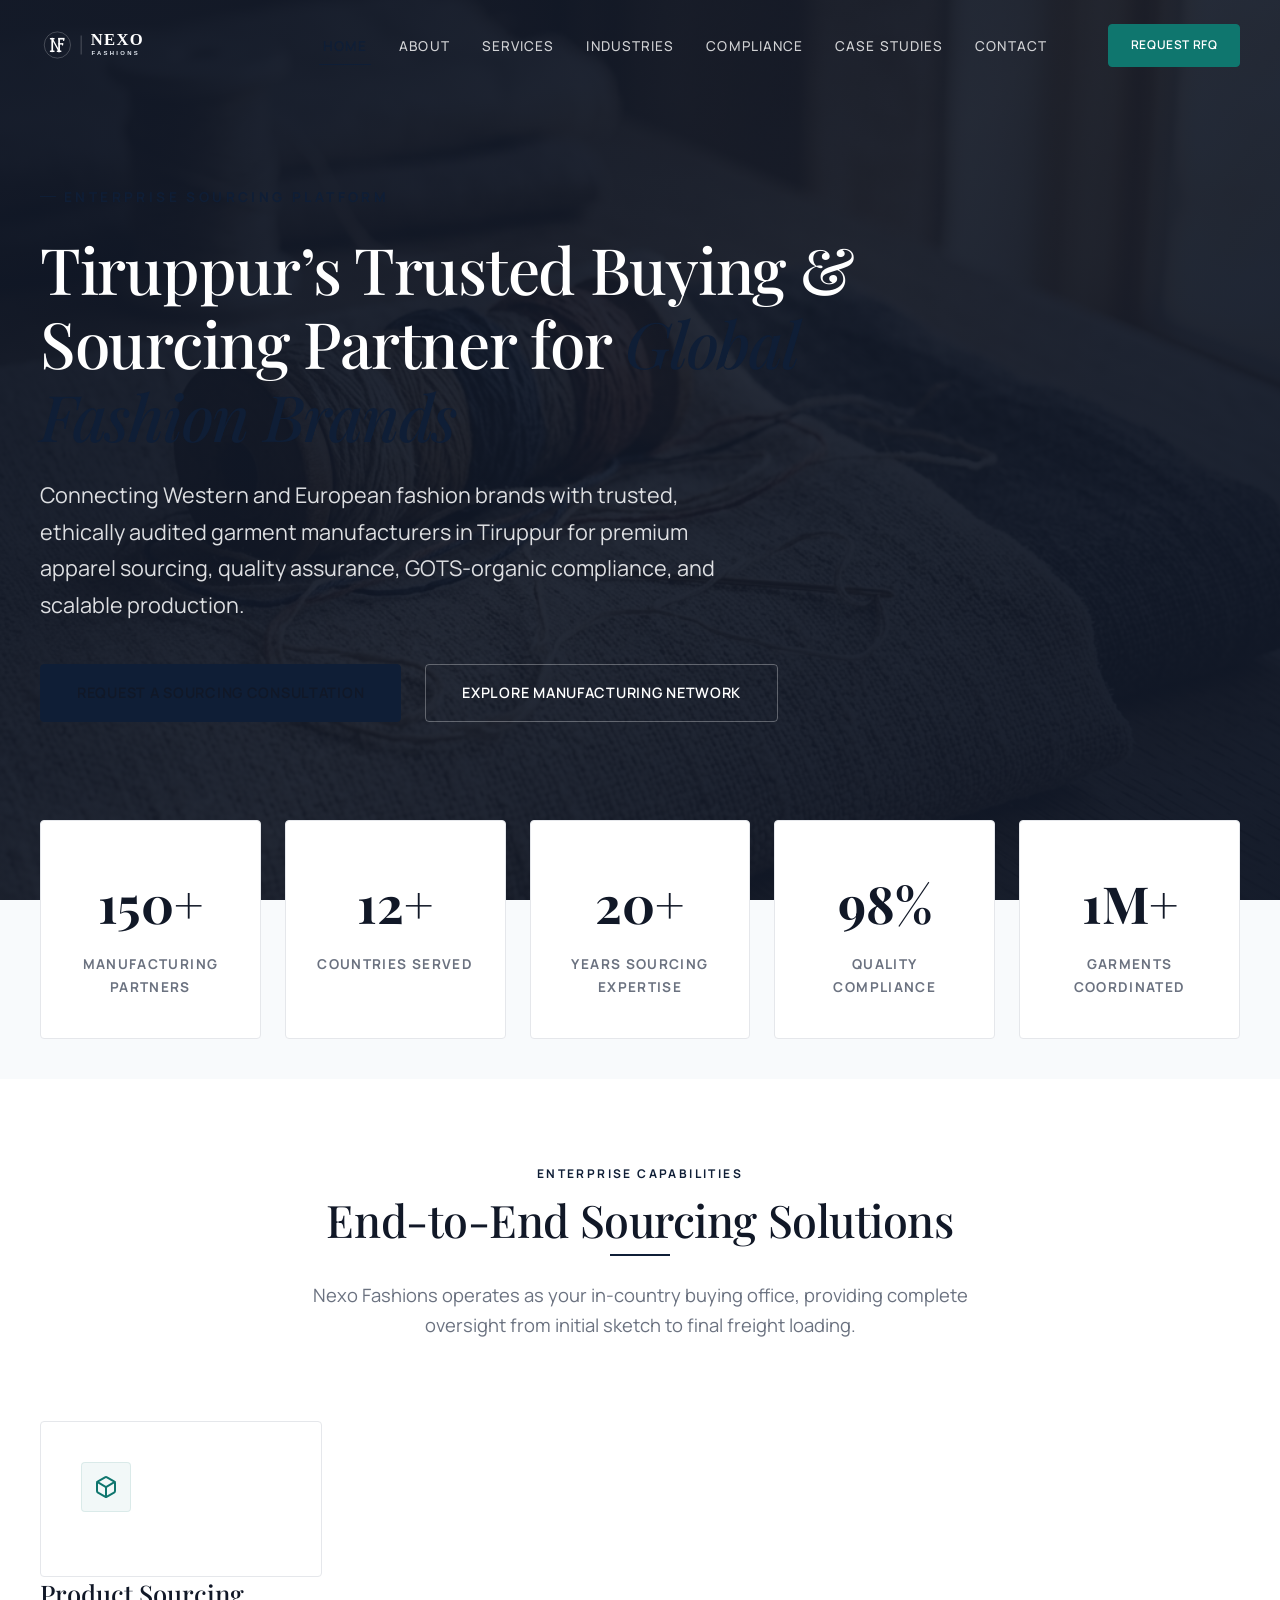
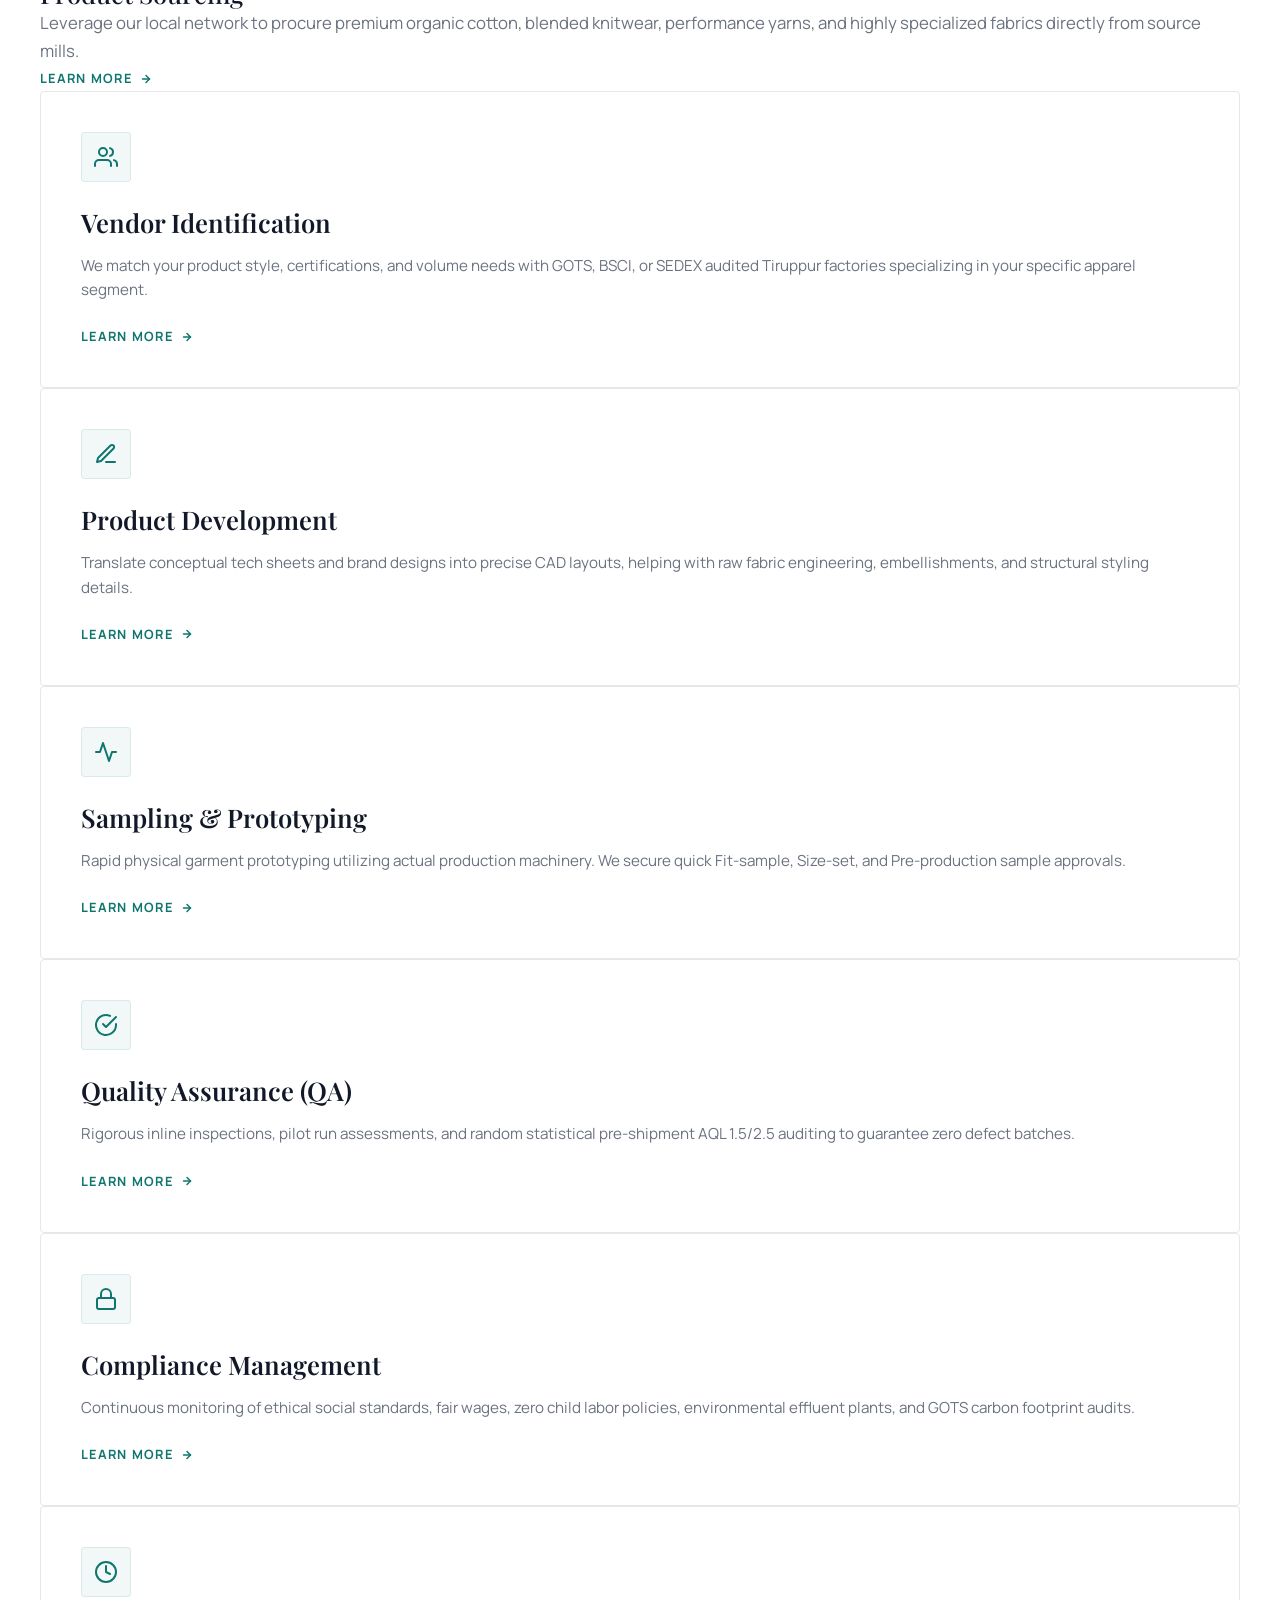
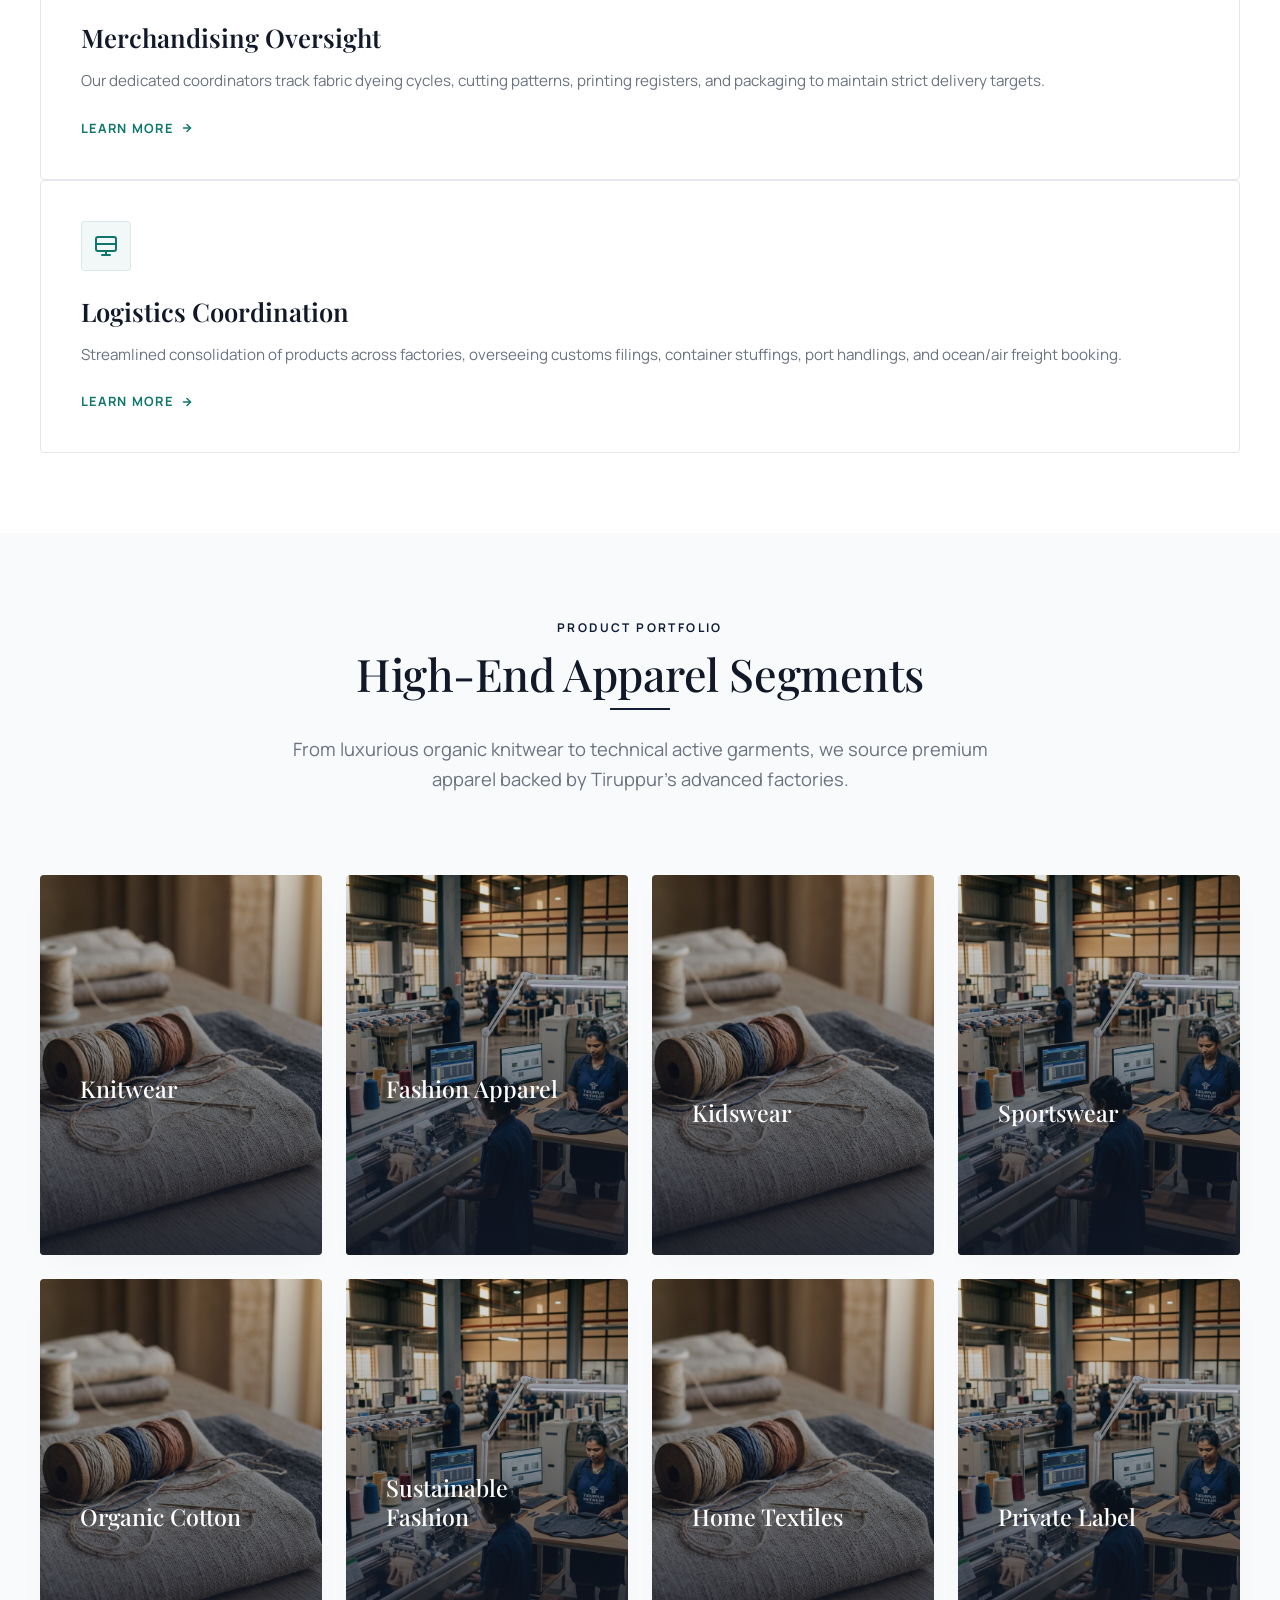
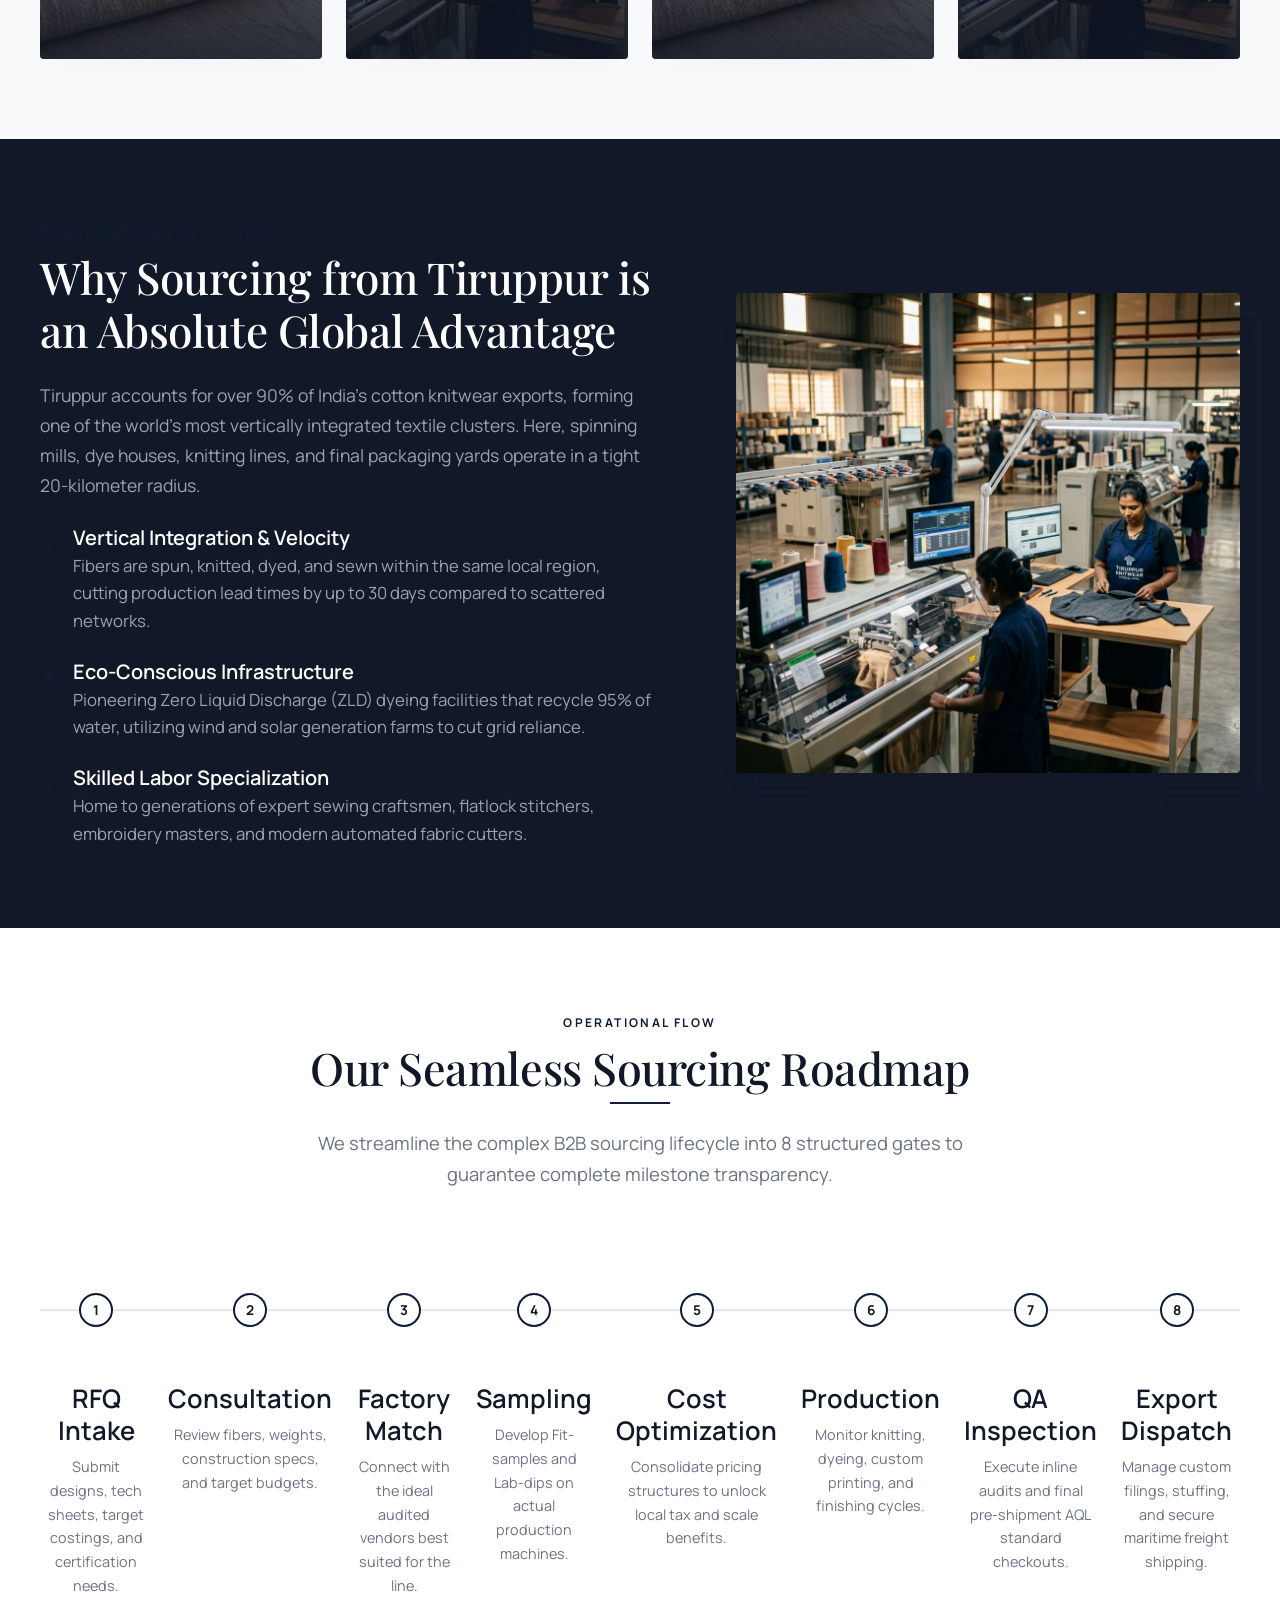
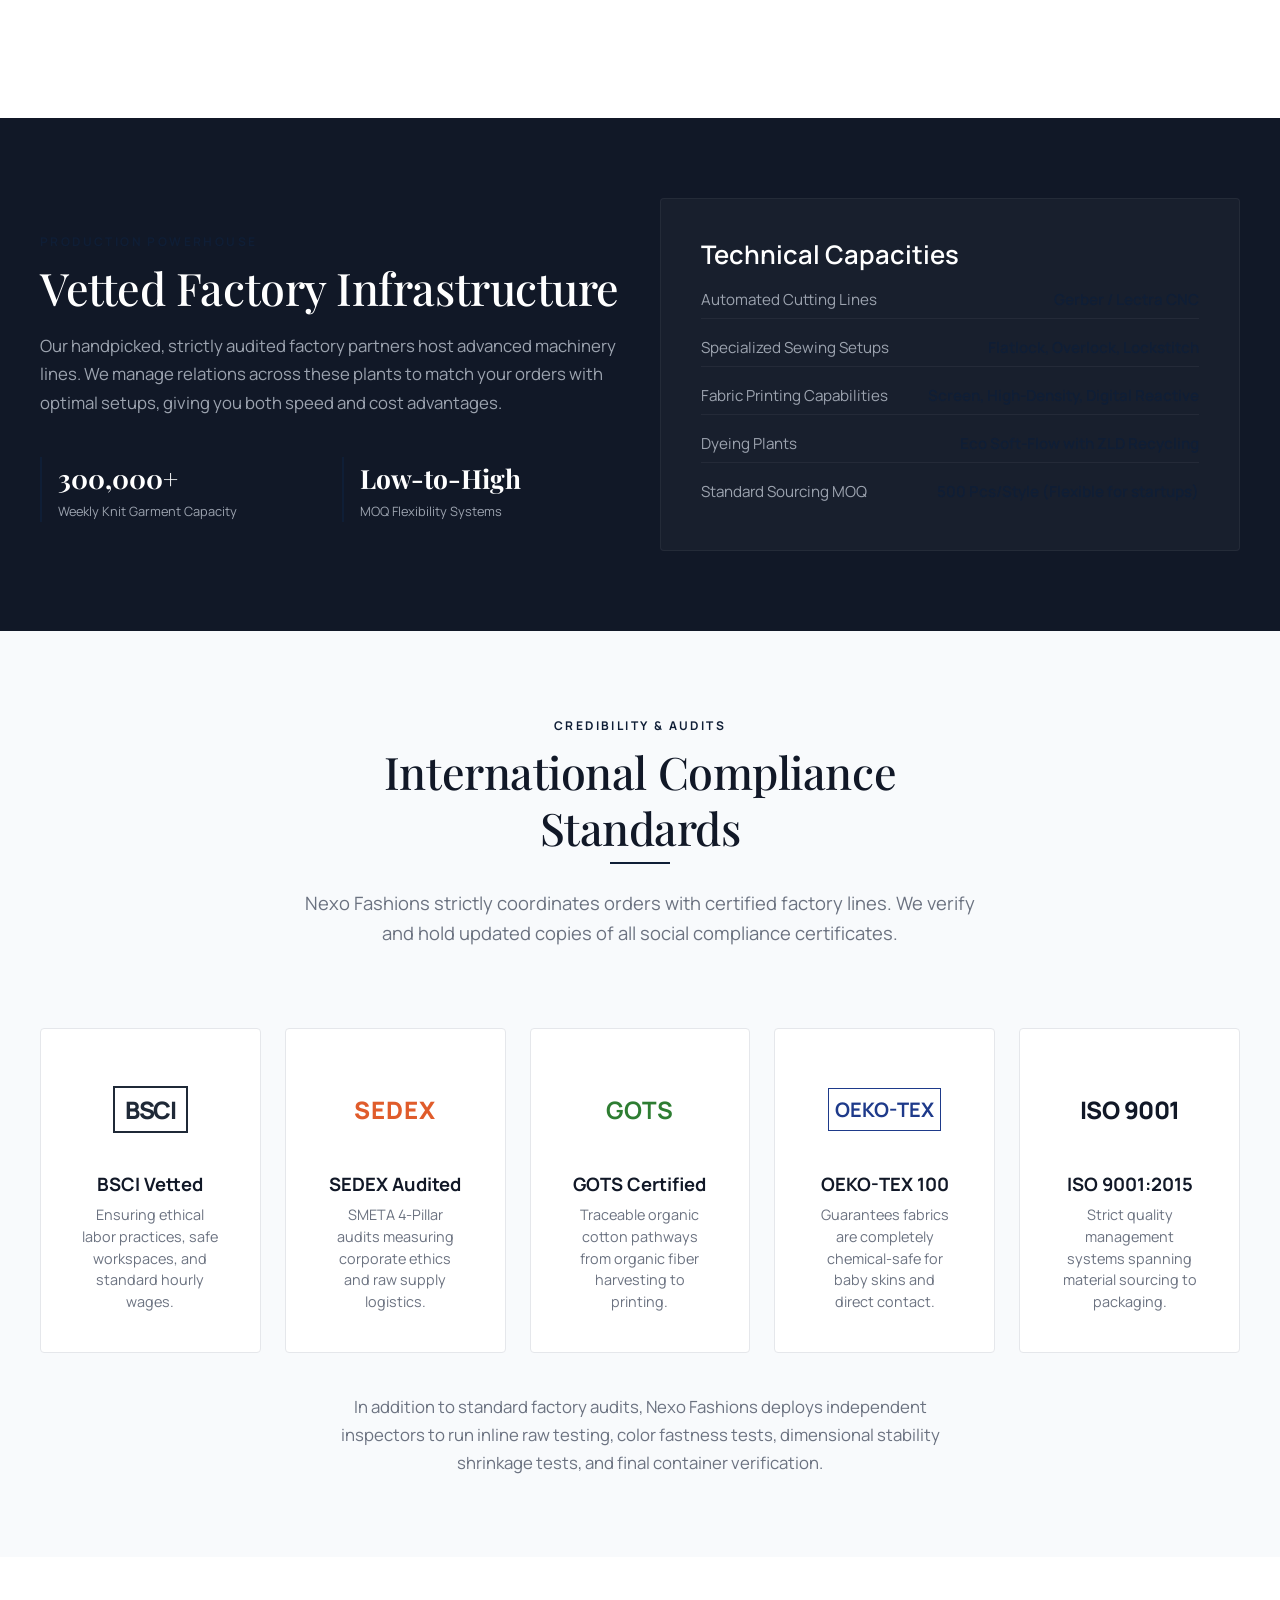
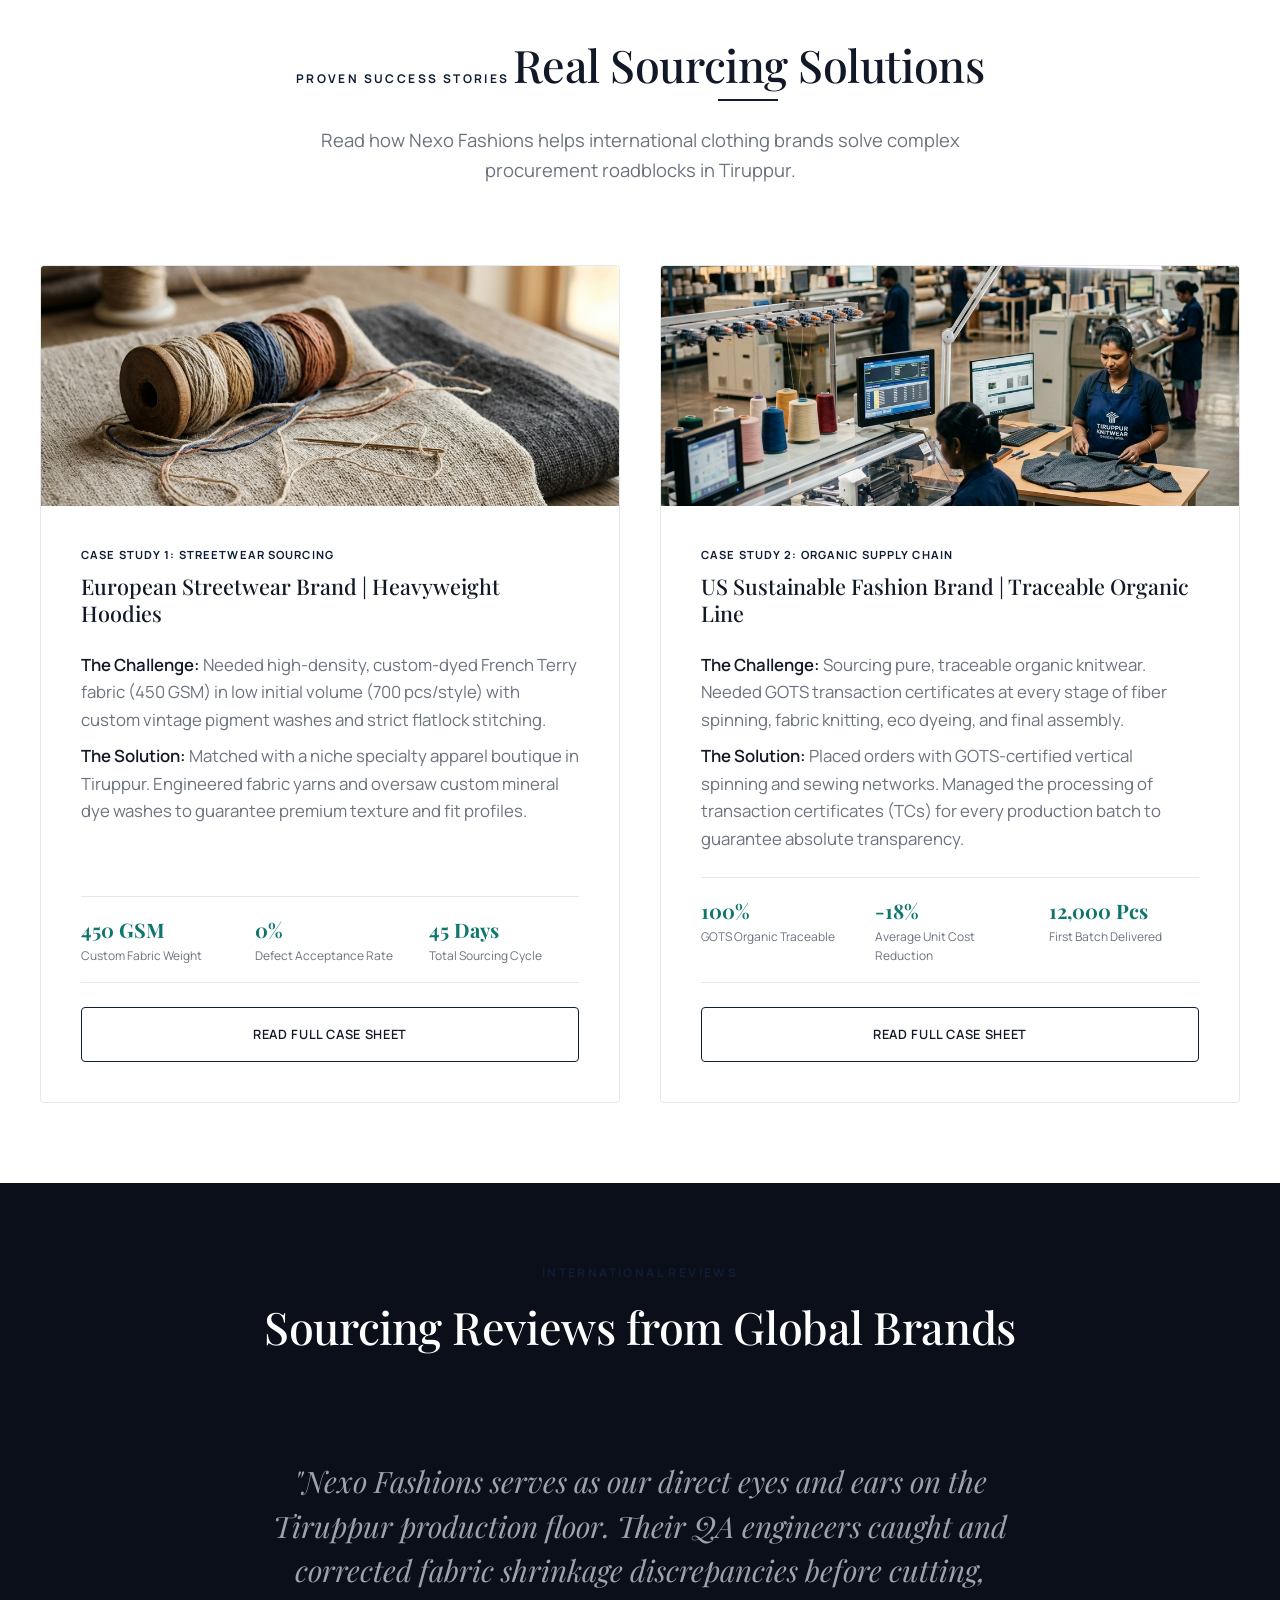
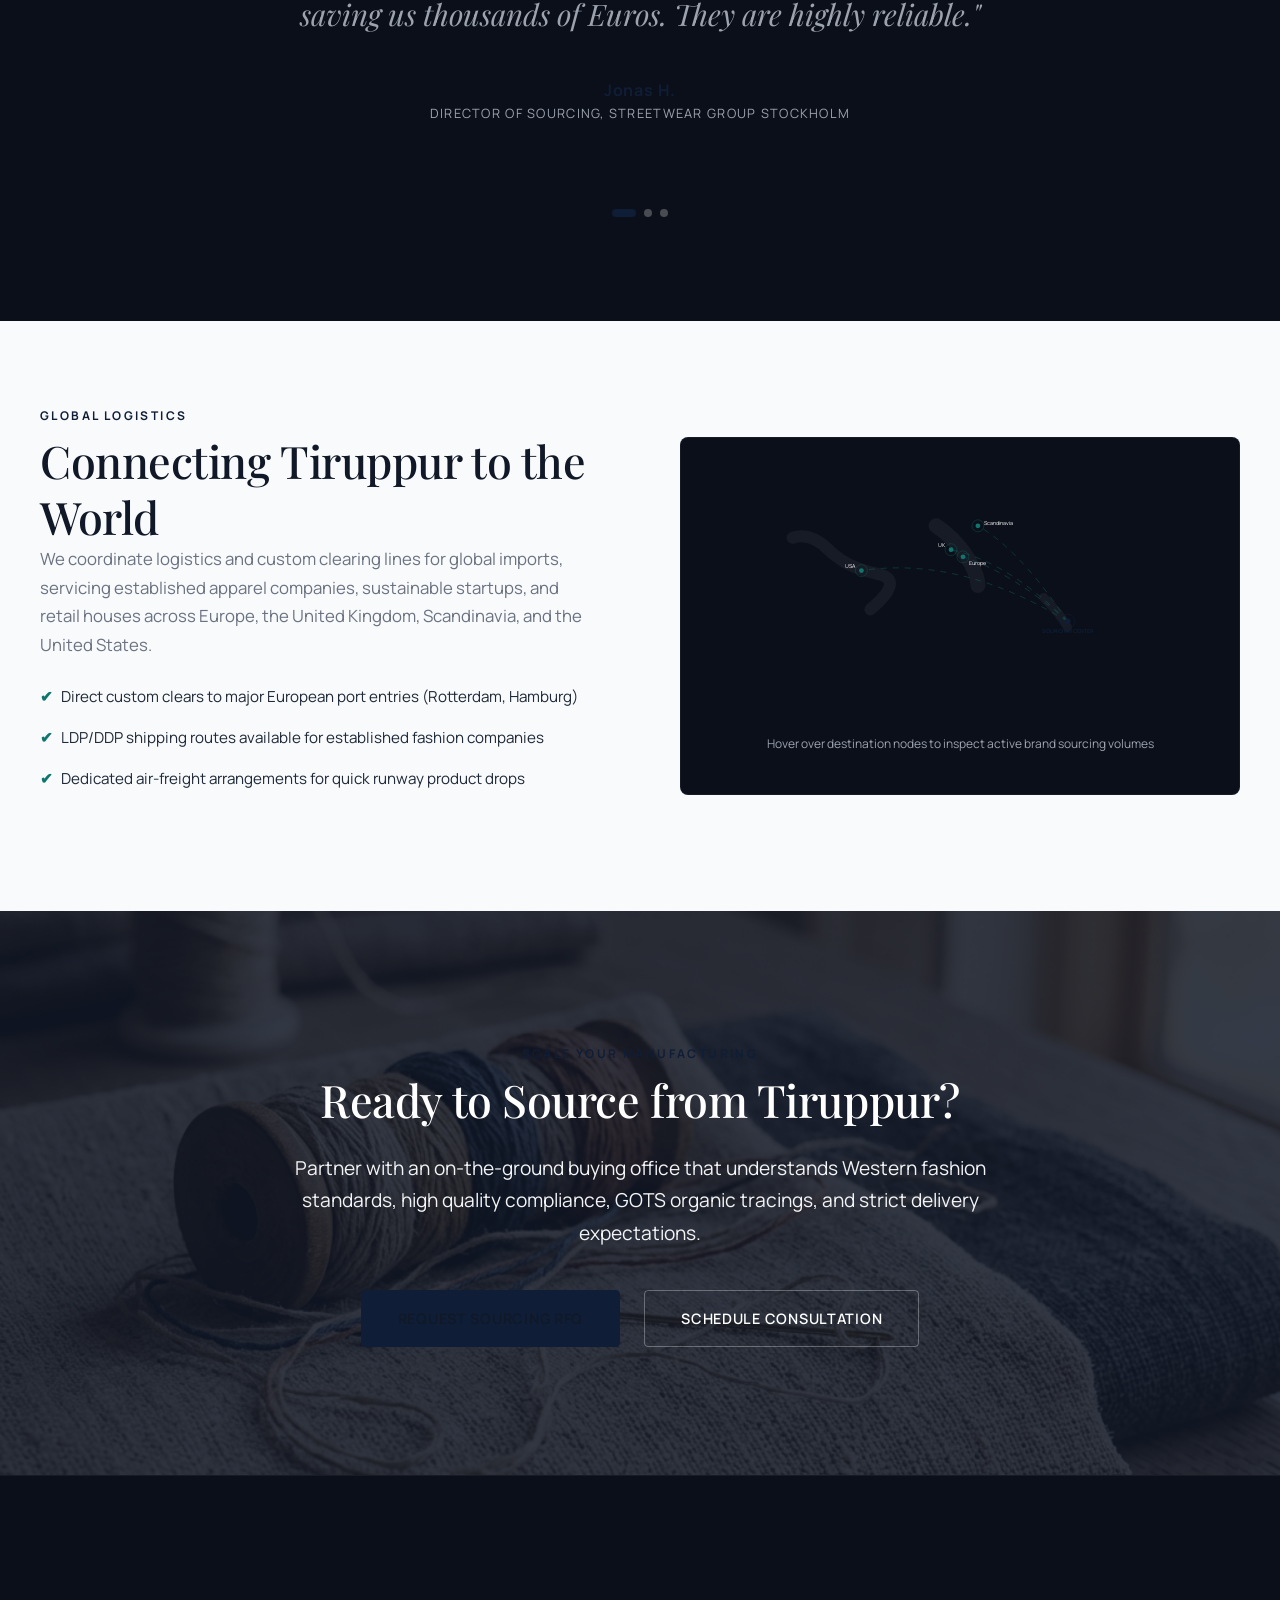
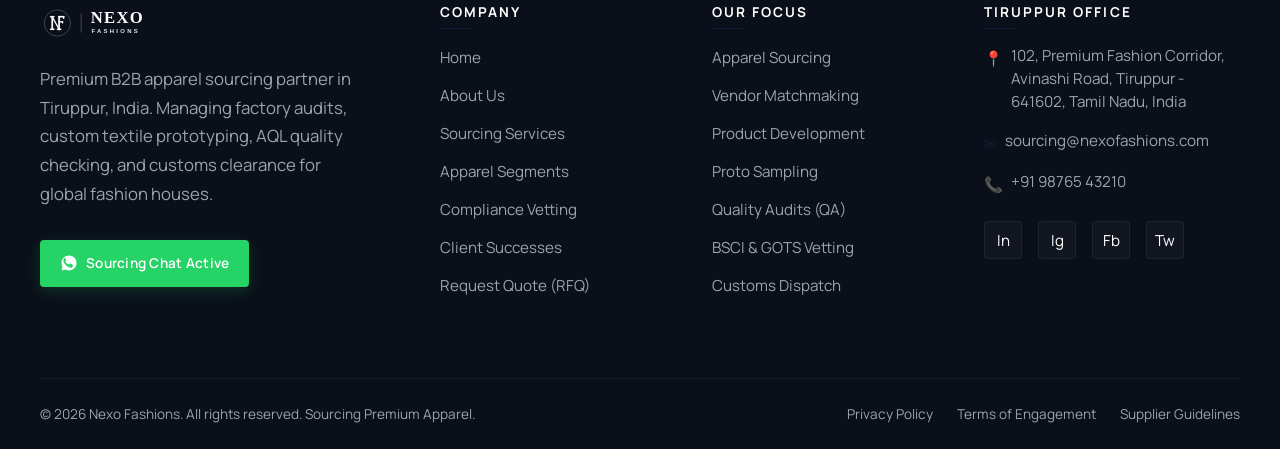
==== commit fdb54f02: "feat: upgrade logo identity to premium zero-gold minimal deep navy SVG system" ====
--- a/index.html
+++ b/index.html
@@ -7,11 +7,17 @@
     <title>Nexo Fashions | Premium B2B Apparel Sourcing & Buying Partner India</title>
     
     <!-- CSS Foundation Stylesheets -->
+        <link rel="icon" type="image/svg+xml" href="assets/img/favicon.svg">
     <link rel="stylesheet" href="assets/css/variables.css">
+        <link rel="icon" type="image/svg+xml" href="assets/img/favicon.svg">
     <link rel="stylesheet" href="assets/css/base.css">
+        <link rel="icon" type="image/svg+xml" href="assets/img/favicon.svg">
     <link rel="stylesheet" href="assets/css/header.css">
+        <link rel="icon" type="image/svg+xml" href="assets/img/favicon.svg">
     <link rel="stylesheet" href="assets/css/components.css">
+        <link rel="icon" type="image/svg+xml" href="assets/img/favicon.svg">
     <link rel="stylesheet" href="assets/css/home.css">
+        <link rel="icon" type="image/svg+xml" href="assets/img/favicon.svg">
     <link rel="stylesheet" href="assets/css/footer.css">
 </head>
 <body>
@@ -20,7 +26,8 @@
     <header class="site-header">
         <div class="container nav-container">
             <a href="index.html" class="logo" aria-label="Nexo Fashions Home">
-                <span class="logo-text">NEXO FASHIONS<span class="logo-dot">.</span></span>
+                <img src="assets/img/logo_light.svg" alt="Nexo Fashions" class="logo-img logo-light">
+                <img src="assets/img/logo_dark.svg" alt="Nexo Fashions" class="logo-img logo-dark">
             </a>
             
             <nav class="nav-bar" aria-label="Main Navigation">
@@ -788,7 +795,7 @@
                 
                 <!-- Brand details -->
                 <div class="footer-brand">
-                    <span class="logo-text" style="color:var(--color-bg-white); margin-bottom: var(--space-sm); display:inline-block;">NEXO FASHIONS<span class="logo-dot">.</span></span>
+                    <img src="assets/img/logo_light.svg" alt="Nexo Fashions" style="height: 38px; width: auto; margin-bottom: var(--space-sm); display: inline-block;">
                     <p>Premium B2B apparel sourcing partner in Tiruppur, India. Managing factory audits, custom textile prototyping, AQL quality checking, and customs clearance for global fashion houses.</p>
                     
                     <a href="https://wa.me/919876543210" class="whatsapp-badge" target="_blank" rel="noopener">
--- a/assets/css/variables.css
+++ b/assets/css/variables.css
@@ -8,9 +8,9 @@
     /* --- Premium Color System --- */
     --color-primary-dark: #111827;      /* Deep Rich Charcoal / Black */
     --color-primary-dark-rgb: 17, 24, 39;
-    --color-luxury-gold: #D4AF37;       /* Antique Muted Gold Accent */
-    --color-luxury-gold-hover: #B8962D;
-    --color-luxury-gold-rgb: 212, 175, 55;
+    --color-luxury-gold: #0F1E36;       /* Premium Deep Navy Accent */
+    --color-luxury-gold-hover: #1E2E4A;
+    --color-luxury-gold-rgb: 15, 30, 54;
     --color-premium-teal: #0F766E;      /* Rich Teal for Conversion CTAs */
     --color-premium-teal-hover: #0D645D;
     --color-premium-teal-rgb: 15, 118, 110;
--- a/assets/css/header.css
+++ b/assets/css/header.css
@@ -32,26 +32,40 @@
     align-items: center;
 }
 
-/* Logo styling - High-End Corporate Serif */
+/* Logo styling - High-End Corporate Vector SVG */
 .logo {
     display: flex;
     align-items: center;
-    gap: 0.5rem;
-}
-
-.logo-text {
-    font-family: var(--font-heading);
-    font-size: 1.65rem;
-    font-weight: 700;
-    letter-spacing: 0.02em;
-    color: var(--color-bg-white);
-    display: inline-block;
-    transition: var(--transition-fast);
-}
-
-.logo-dot {
-    color: var(--color-luxury-gold);
-    font-family: var(--font-body);
+}
+
+.logo-img {
+    height: 38px;
+    width: auto;
+    display: block;
+    transition: opacity var(--transition-fast);
+}
+
+/* Hide logo types based on scrolling and theme state */
+.site-header:not(.scrolled) .logo-dark {
+    display: none !important;
+}
+.site-header:not(.scrolled) .logo-light {
+    display: block !important;
+}
+
+.site-header.scrolled .logo-dark {
+    display: block !important;
+}
+.site-header.scrolled .logo-light {
+    display: none !important;
+}
+
+/* Subpages initialized in light-theme (not scrolled) */
+.site-header.light-theme:not(.scrolled) .logo-dark {
+    display: block !important;
+}
+.site-header.light-theme:not(.scrolled) .logo-light {
+    display: none !important;
 }
 
 /* For non-hero pages or light header mode fallback */
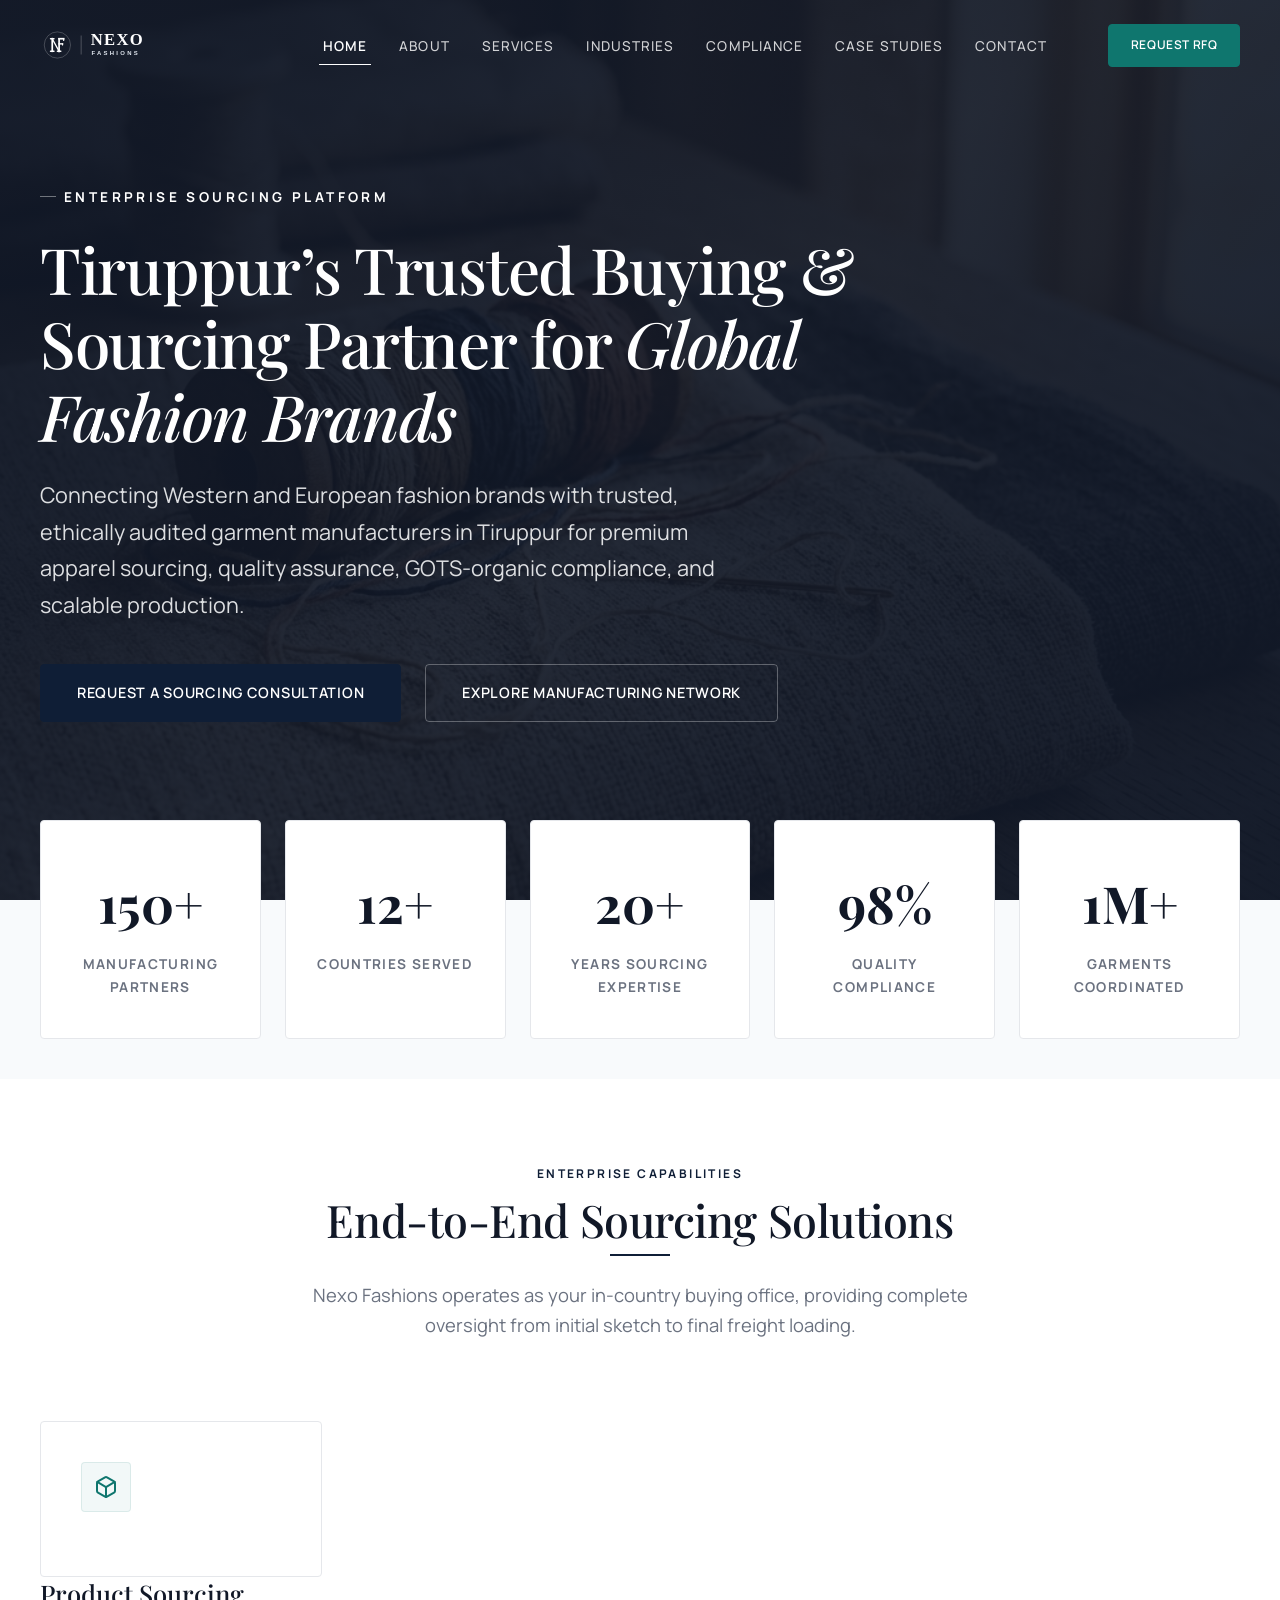
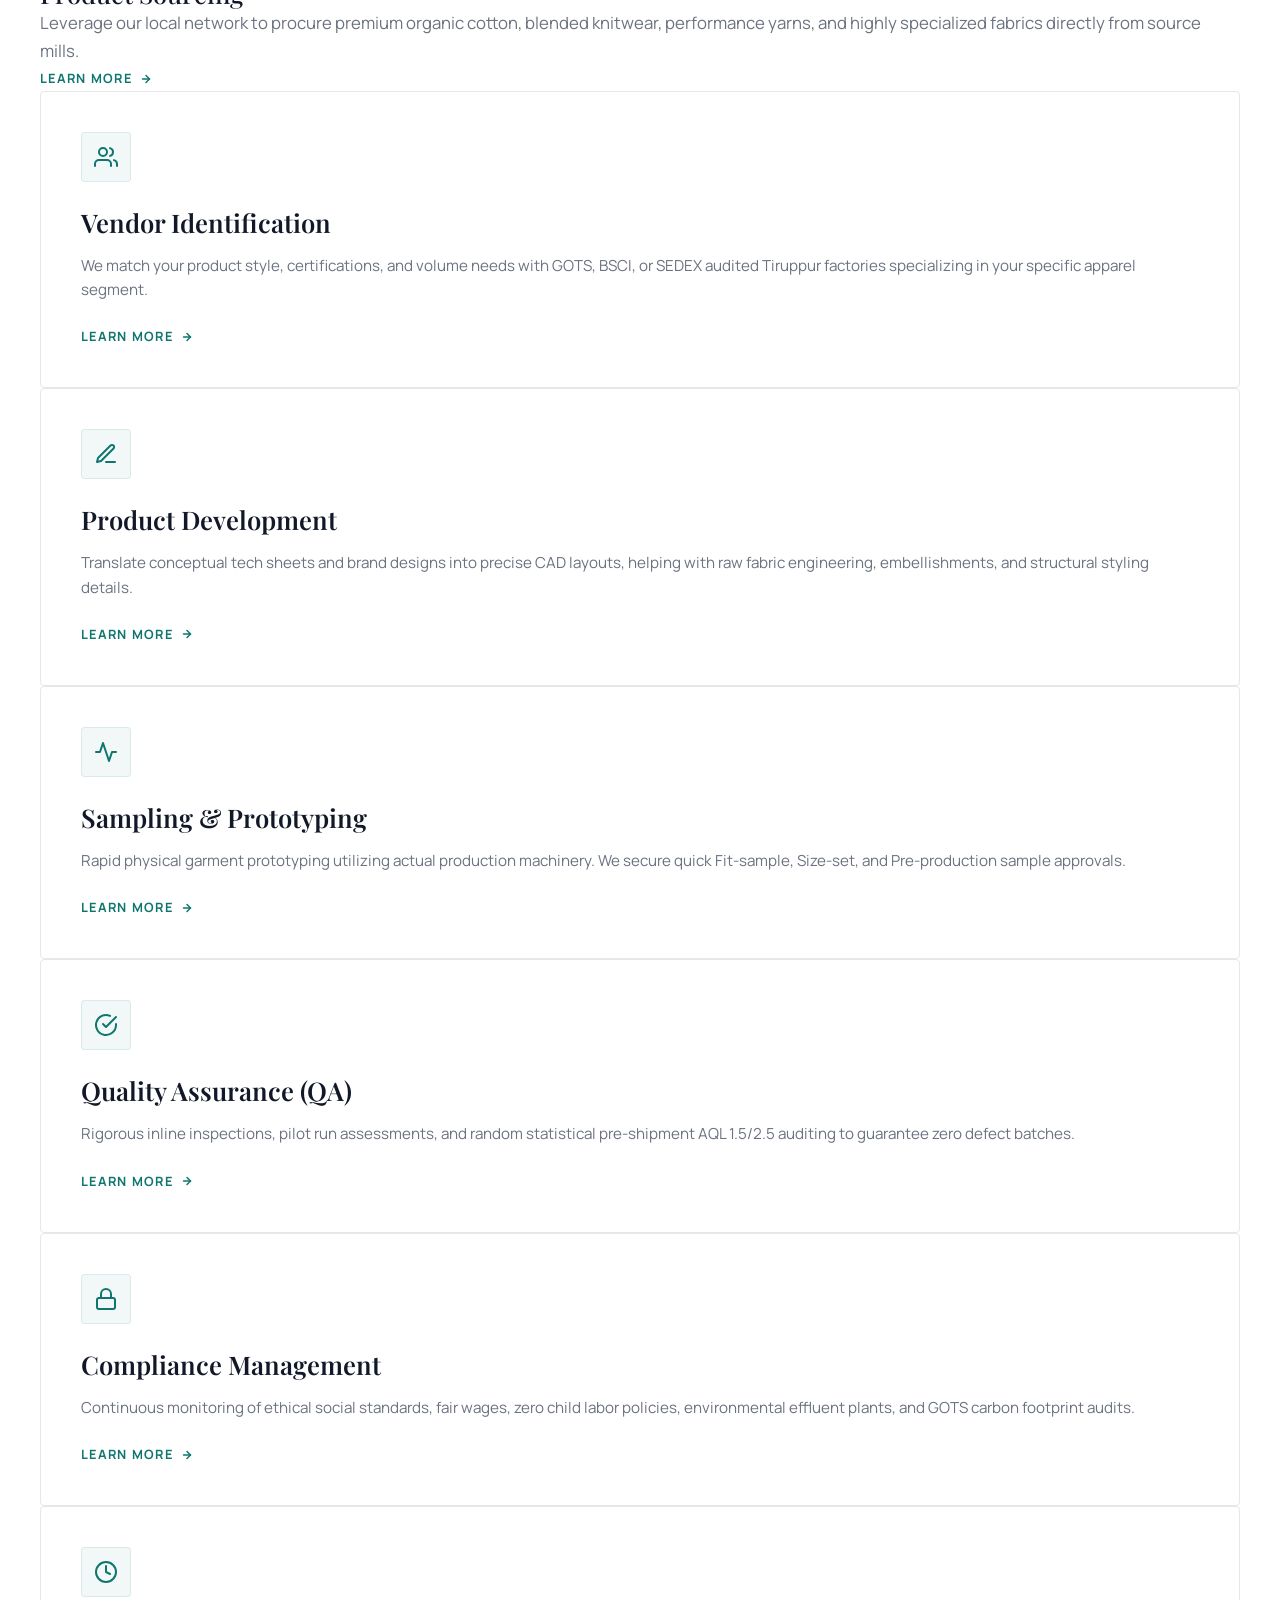
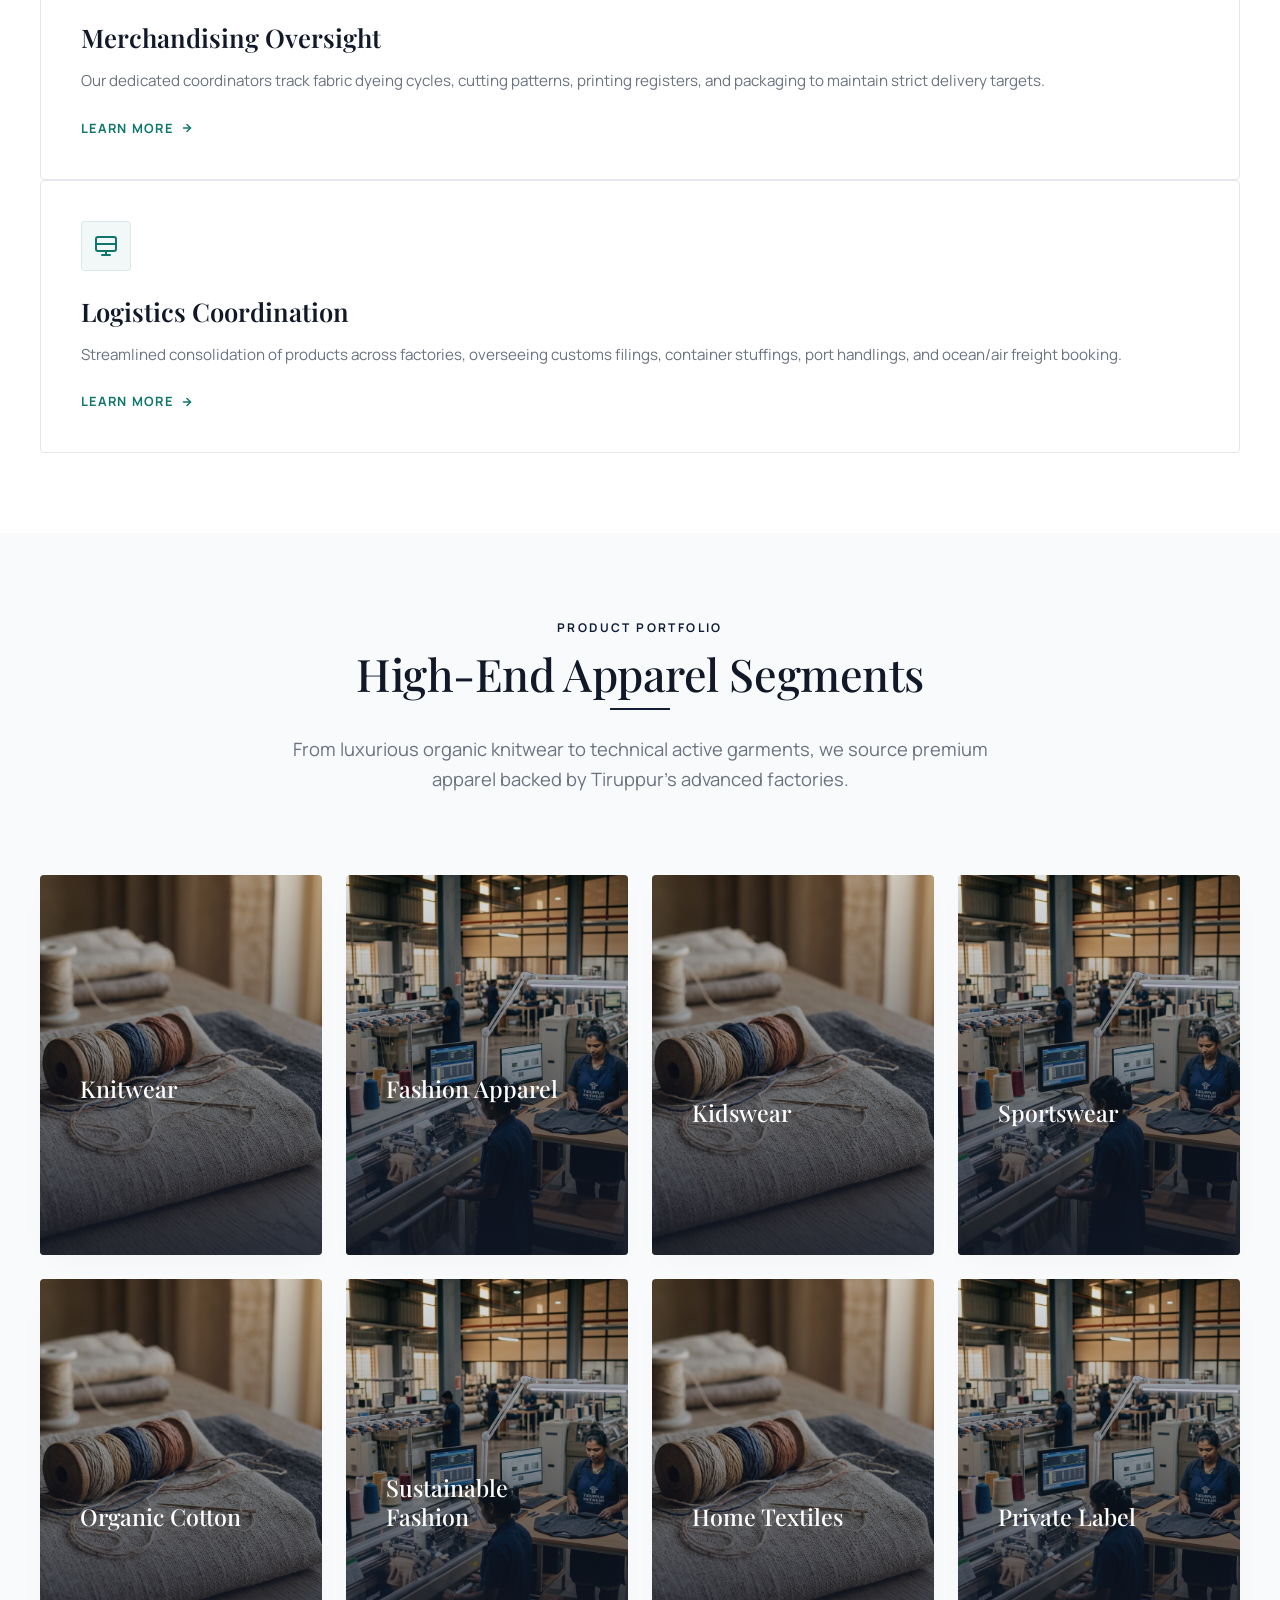
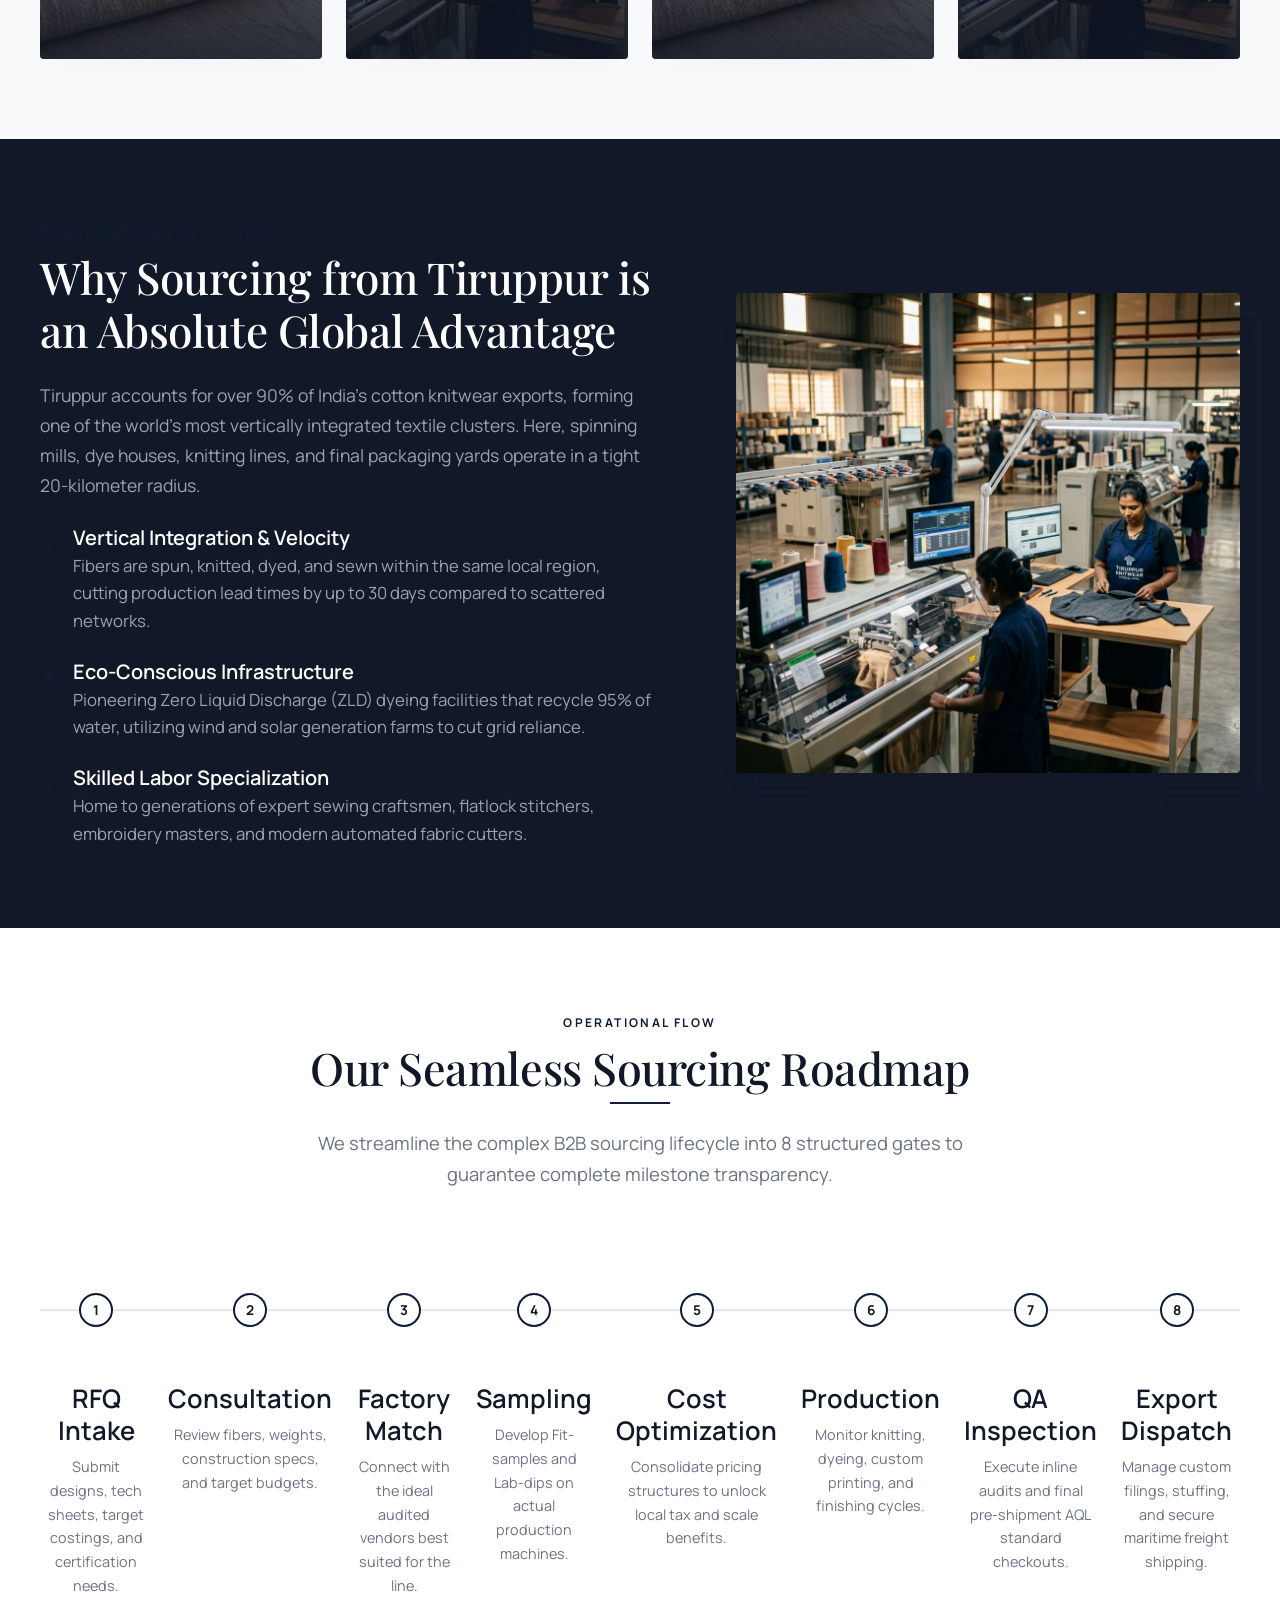
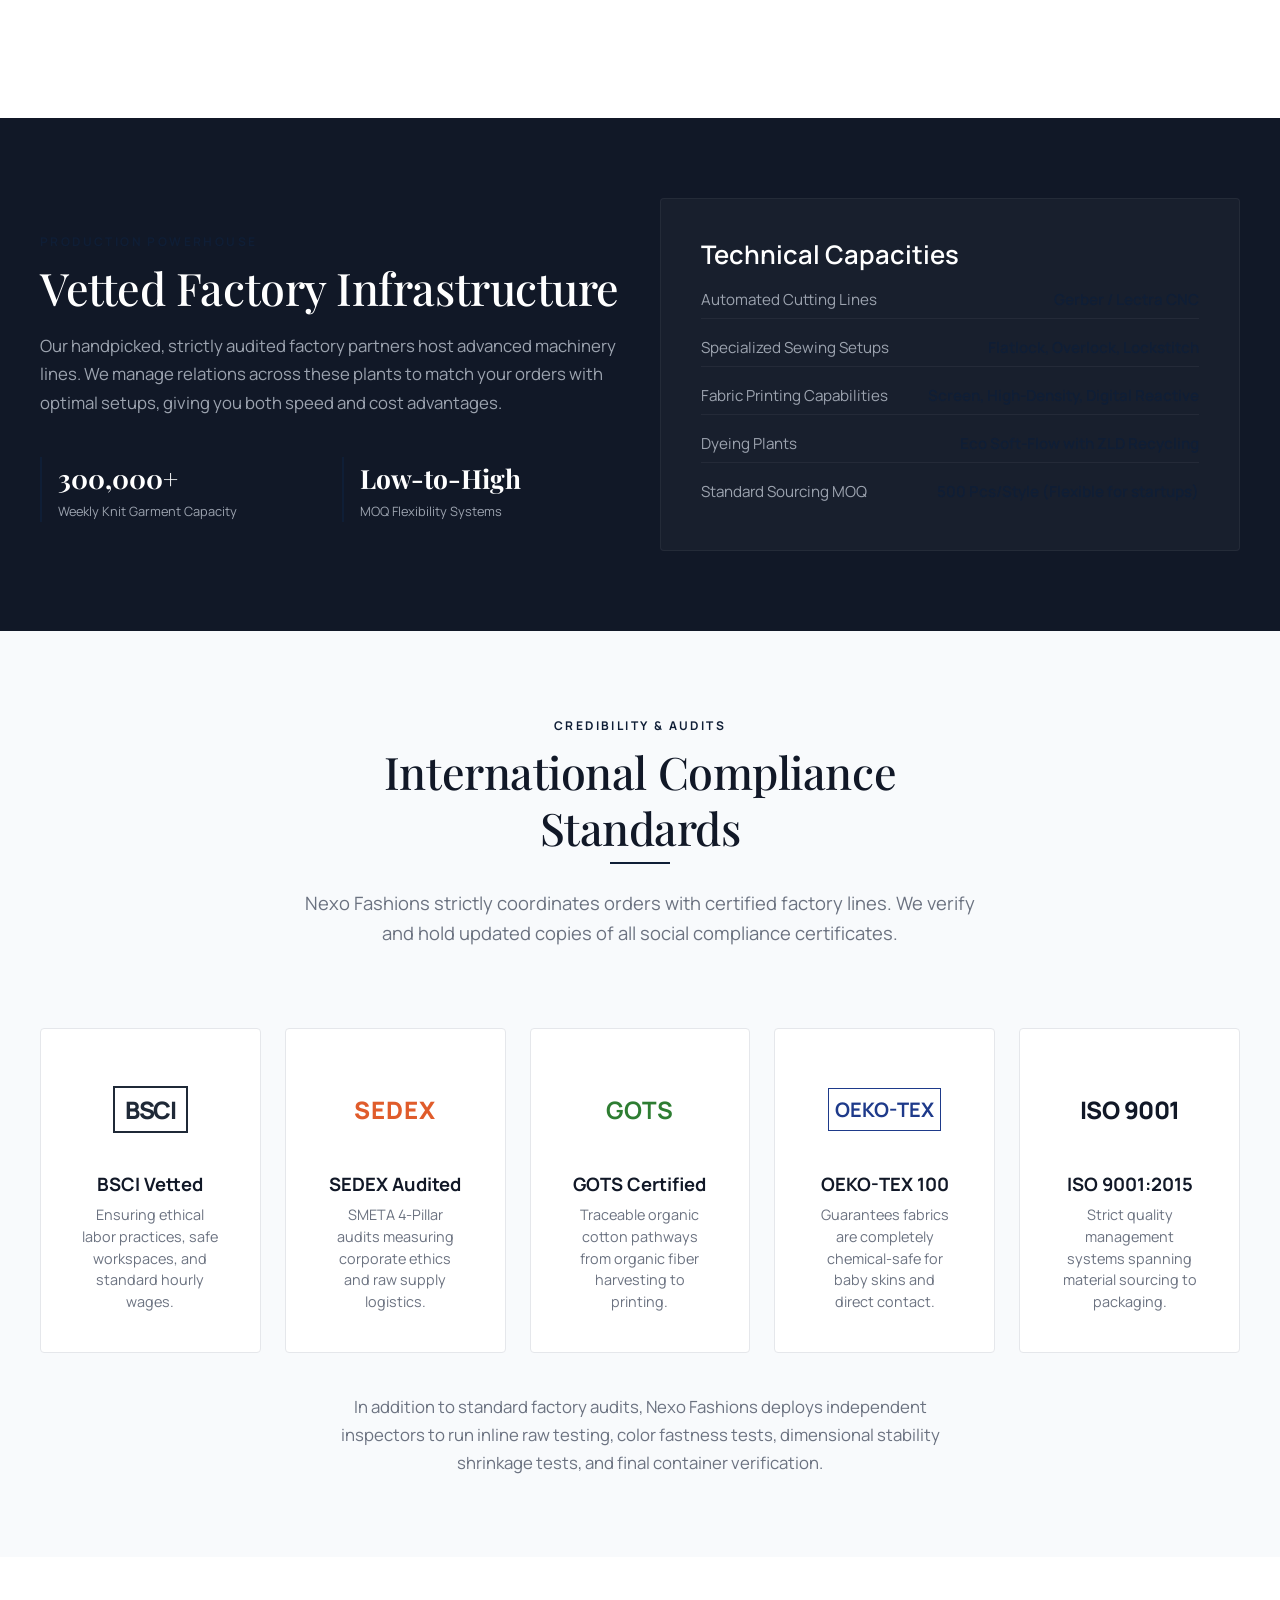
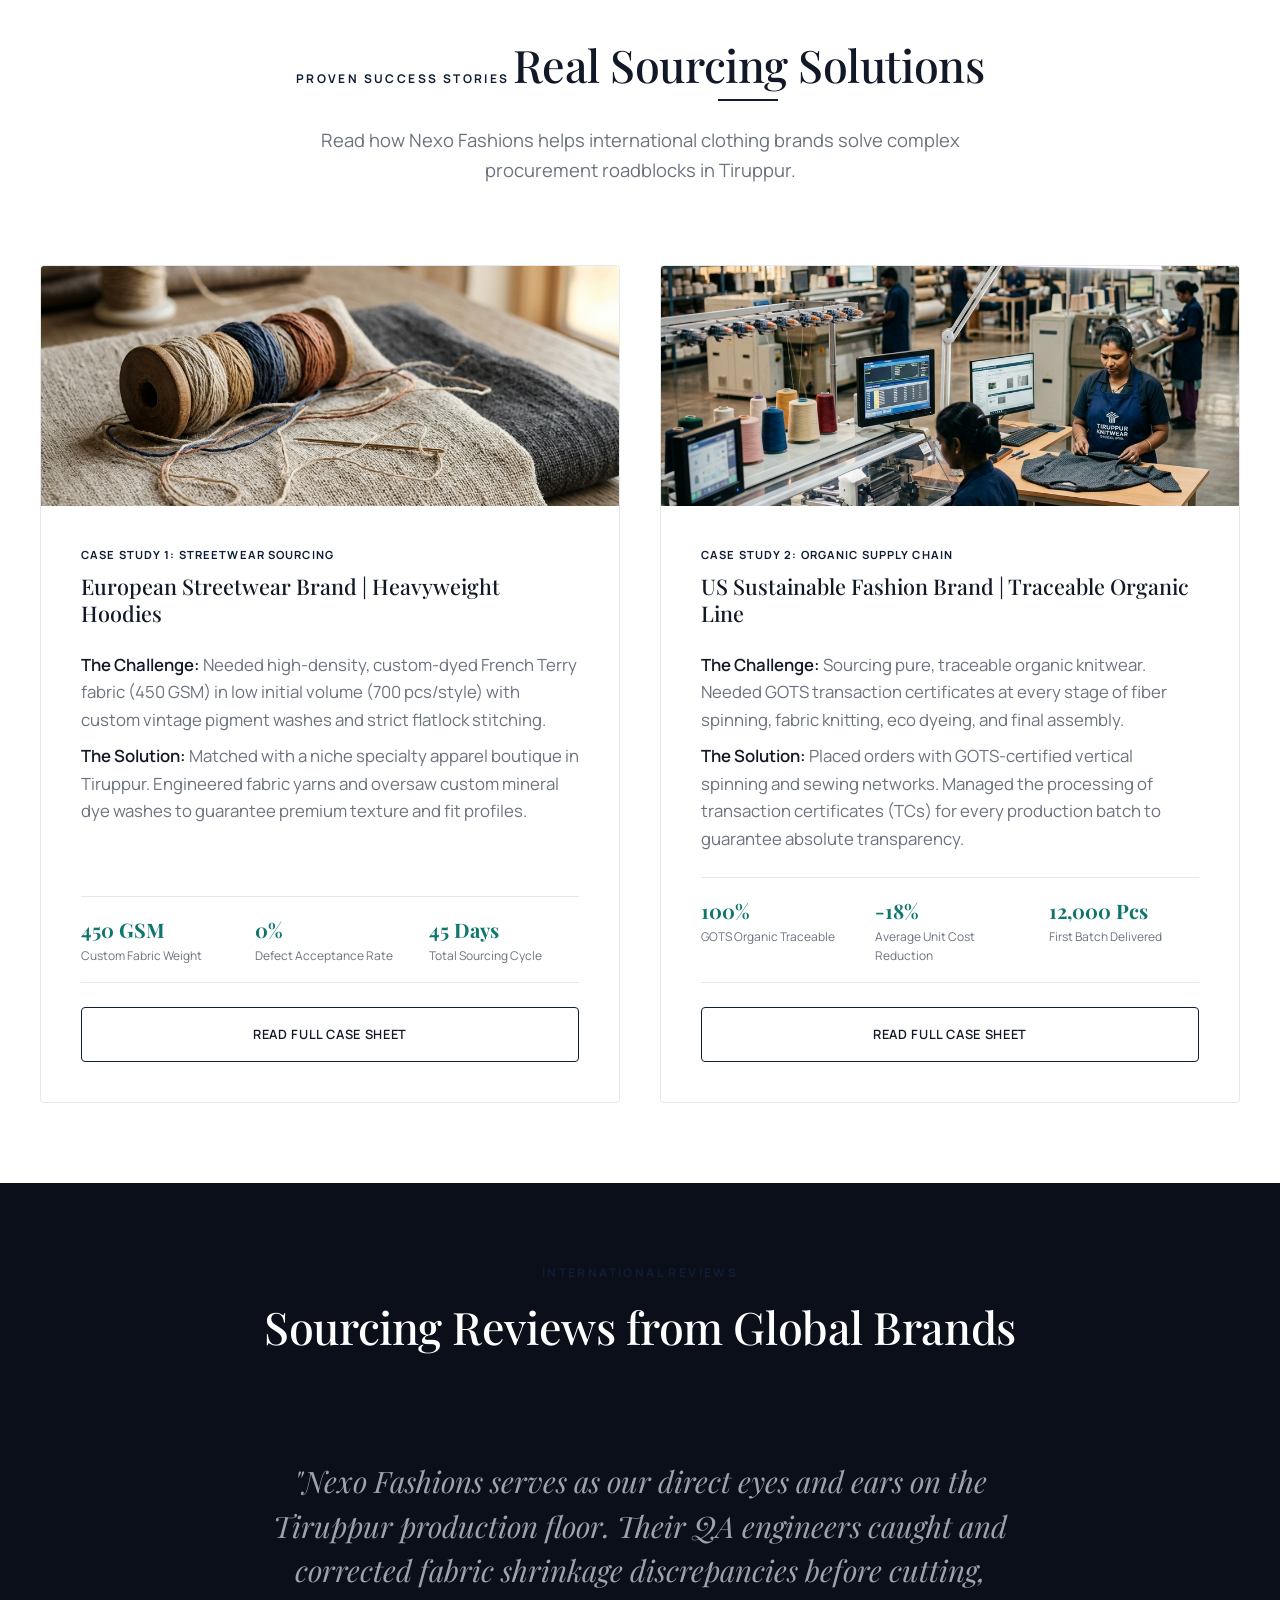
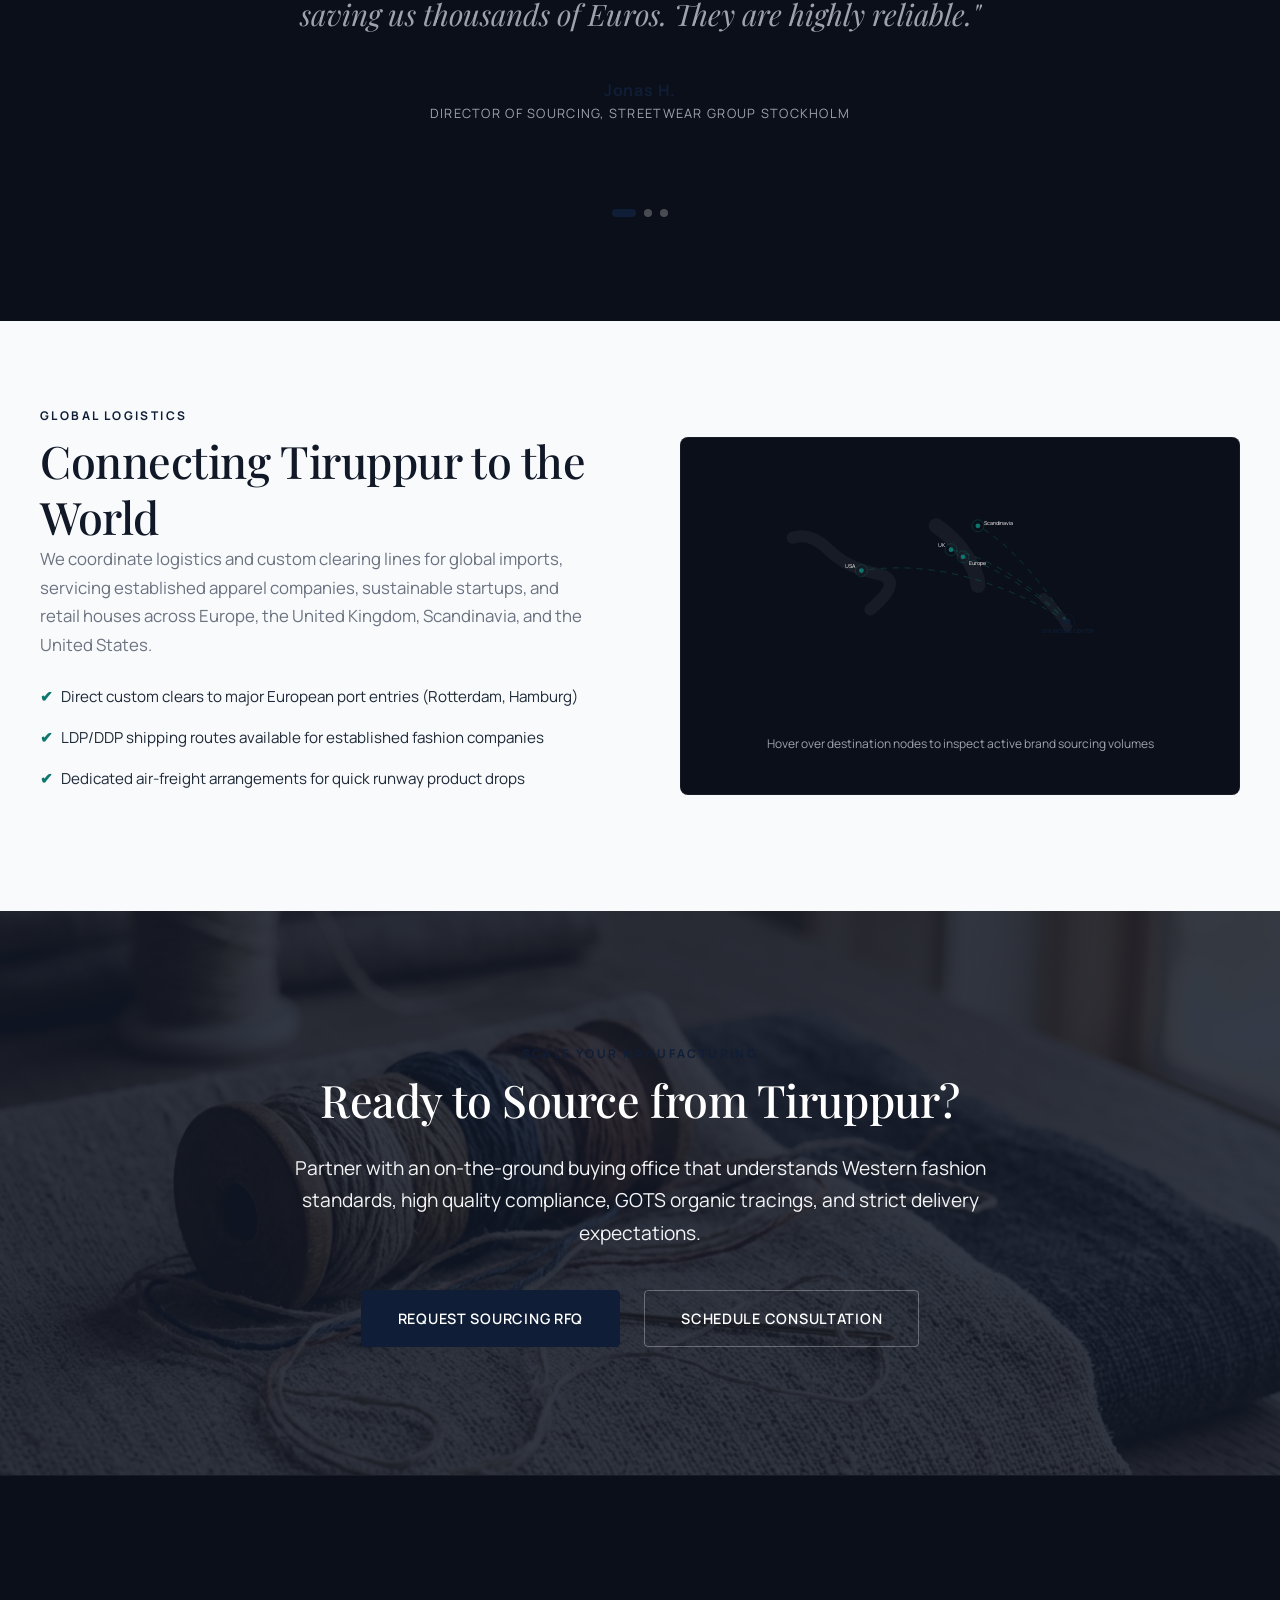
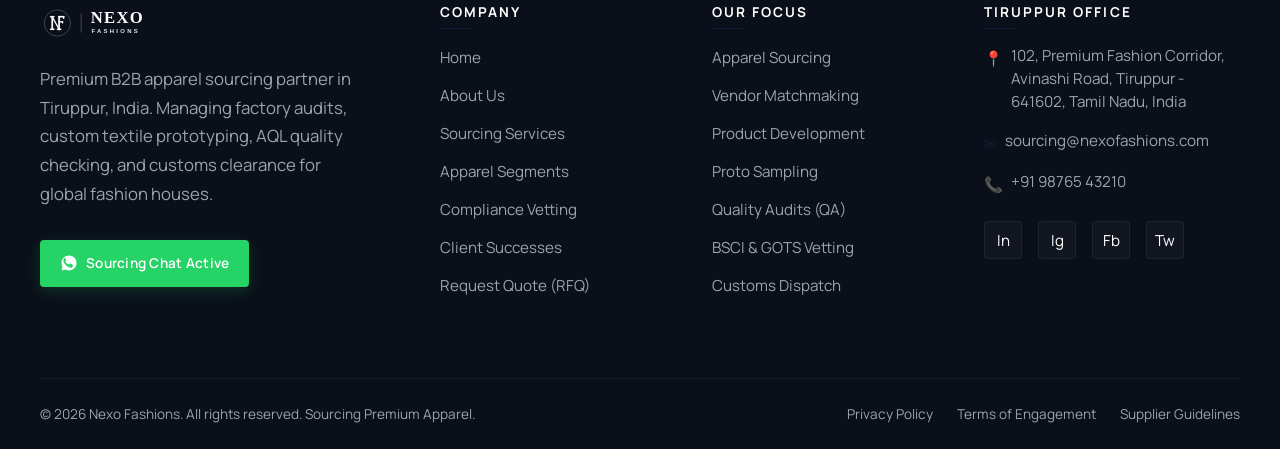
==== commit a2ddf61e: "fix: resolve hero text visibility by implementing robust CSS-only slide-and-fade animation and bypas" ====
--- a/index.html
+++ b/index.html
@@ -77,7 +77,7 @@
         <div class="hero-bg-overlay"></div>
         <img src="assets/img/hero_fashion_textiles.png" alt="High-end editorial fashion textile background" class="hero-bg-img">
         <div class="container hero-container">
-            <div class="hero-content reveal reveal-slide-up">
+            <div class="hero-content">
                 <span class="hero-tag">Enterprise Sourcing Platform</span>
                 <h1 class="hero-title">Tiruppur’s Trusted Buying & Sourcing Partner for <span>Global Fashion Brands</span></h1>
                 <p class="hero-subtitle">Connecting Western and European fashion brands with trusted, ethically audited garment manufacturers in Tiruppur for premium apparel sourcing, quality assurance, GOTS-organic compliance, and scalable production.</p>
--- a/assets/css/base.css
+++ b/assets/css/base.css
@@ -184,7 +184,7 @@
 /* Luxury Gold CTA */
 .btn-gold {
     background-color: var(--color-luxury-gold);
-    color: var(--color-primary-dark);
+    color: var(--color-bg-white); /* White text for perfect contrast on deep navy */
     border: 1px solid var(--color-luxury-gold);
 }
 
@@ -192,7 +192,7 @@
     background-color: var(--color-luxury-gold-hover);
     border-color: var(--color-luxury-gold-hover);
     transform: translateY(-2px);
-    box-shadow: 0 10px 20px rgba(212, 175, 55, 0.15);
+    box-shadow: 0 10px 20px rgba(15, 30, 54, 0.15); /* Updated drop shadow color */
 }
 
 /* Secondary Outline CTA (Gold) */
@@ -204,9 +204,9 @@
 
 .btn-secondary:hover {
     background-color: var(--color-luxury-gold);
-    color: var(--color-primary-dark);
+    color: var(--color-bg-white); /* Changed to white on hover for high-contrast */
     transform: translateY(-2px);
-    box-shadow: 0 10px 20px rgba(212, 175, 55, 0.1);
+    box-shadow: 0 10px 20px rgba(15, 30, 54, 0.1);
 }
 
 /* Dark version of secondary button (for light text sections) */
--- a/assets/css/header.css
+++ b/assets/css/header.css
@@ -45,22 +45,29 @@
     transition: opacity var(--transition-fast);
 }
 
-/* Hide logo types based on scrolling and theme state */
-.site-header:not(.scrolled) .logo-dark {
+@media (max-width: 480px) {
+    .logo-img {
+        height: 28px; /* Scale down slightly on narrow mobile viewports to prevent overflow */
+    }
+}
+
+/* By default, hide logo_dark, show logo_light (since header background is dark by default) */
+.logo-dark {
     display: none !important;
 }
-.site-header:not(.scrolled) .logo-light {
+.logo-light {
     display: block !important;
 }
 
+/* Scrolled state: background remains dark charcoal, so display logo_light */
 .site-header.scrolled .logo-dark {
+    display: none !important;
+}
+.site-header.scrolled .logo-light {
     display: block !important;
 }
-.site-header.scrolled .logo-light {
-    display: none !important;
-}
-
-/* Subpages initialized in light-theme (not scrolled) */
+
+/* ONLY when the header has .light-theme and is NOT scrolled (white background fallback), display logo_dark */
 .site-header.light-theme:not(.scrolled) .logo-dark {
     display: block !important;
 }
@@ -137,6 +144,19 @@
     font-weight: 600;
 }
 
+/* High contrast hover & active state overrides for transparent/scrolled dark headers */
+.site-header:not(.light-theme) .nav-link:hover,
+.site-header:not(.light-theme) .nav-item.active .nav-link,
+.site-header.scrolled .nav-link:hover,
+.site-header.scrolled .nav-item.active .nav-link {
+    color: #FFFFFF !important;
+}
+
+.site-header:not(.light-theme) .nav-link::after,
+.site-header.scrolled .nav-link::after {
+    background-color: #FFFFFF !important;
+}
+
 /* Header CTAs */
 .header-actions {
     display: none;
@@ -165,8 +185,11 @@
     height: 18px;
     background: transparent;
     border: none;
+    padding: 0;
+    margin: 0;
     cursor: pointer;
     z-index: 1100;
+    outline: none;
 }
 
 .mobile-trigger span {
@@ -241,8 +264,9 @@
 
 .mobile-nav-link:hover,
 .mobile-nav-list .active .mobile-nav-link {
-    color: var(--color-luxury-gold);
+    color: #FFFFFF !important; /* Pure white high-contrast for visibility in dark drawer */
     padding-left: var(--space-xs);
+    border-bottom-color: #FFFFFF;
 }
 
 .mobile-drawer-cta {
--- a/assets/css/home.css
+++ b/assets/css/home.css
@@ -50,6 +50,21 @@
 
 .hero-content {
     max-width: 850px;
+    opacity: 0;
+    transform: translateY(30px);
+    animation: heroFadeInUp 1.2s cubic-bezier(0.16, 1, 0.3, 1) forwards;
+    animation-delay: 0.2s;
+}
+
+@keyframes heroFadeInUp {
+    0% {
+        opacity: 0;
+        transform: translateY(30px);
+    }
+    100% {
+        opacity: 1;
+        transform: translateY(0);
+    }
 }
 
 .hero-tag {
@@ -57,7 +72,7 @@
     font-size: 0.85rem;
     font-weight: 700;
     letter-spacing: 0.25em;
-    color: var(--color-luxury-gold);
+    color: #FFFFFF; /* High-contrast white for visibility on dark hero BG */
     text-transform: uppercase;
     margin-bottom: var(--space-md);
     display: inline-flex;
@@ -70,7 +85,7 @@
     display: inline-block;
     width: 16px;
     height: 1px;
-    background-color: var(--color-luxury-gold);
+    background-color: rgba(255, 255, 255, 0.4); /* Elegant translucent line */
 }
 
 .hero-title {
@@ -82,7 +97,7 @@
 
 .hero-title span {
     font-style: italic;
-    color: var(--color-luxury-gold);
+    color: #FFFFFF; /* High-contrast white for perfect readability */
 }
 
 .hero-subtitle {
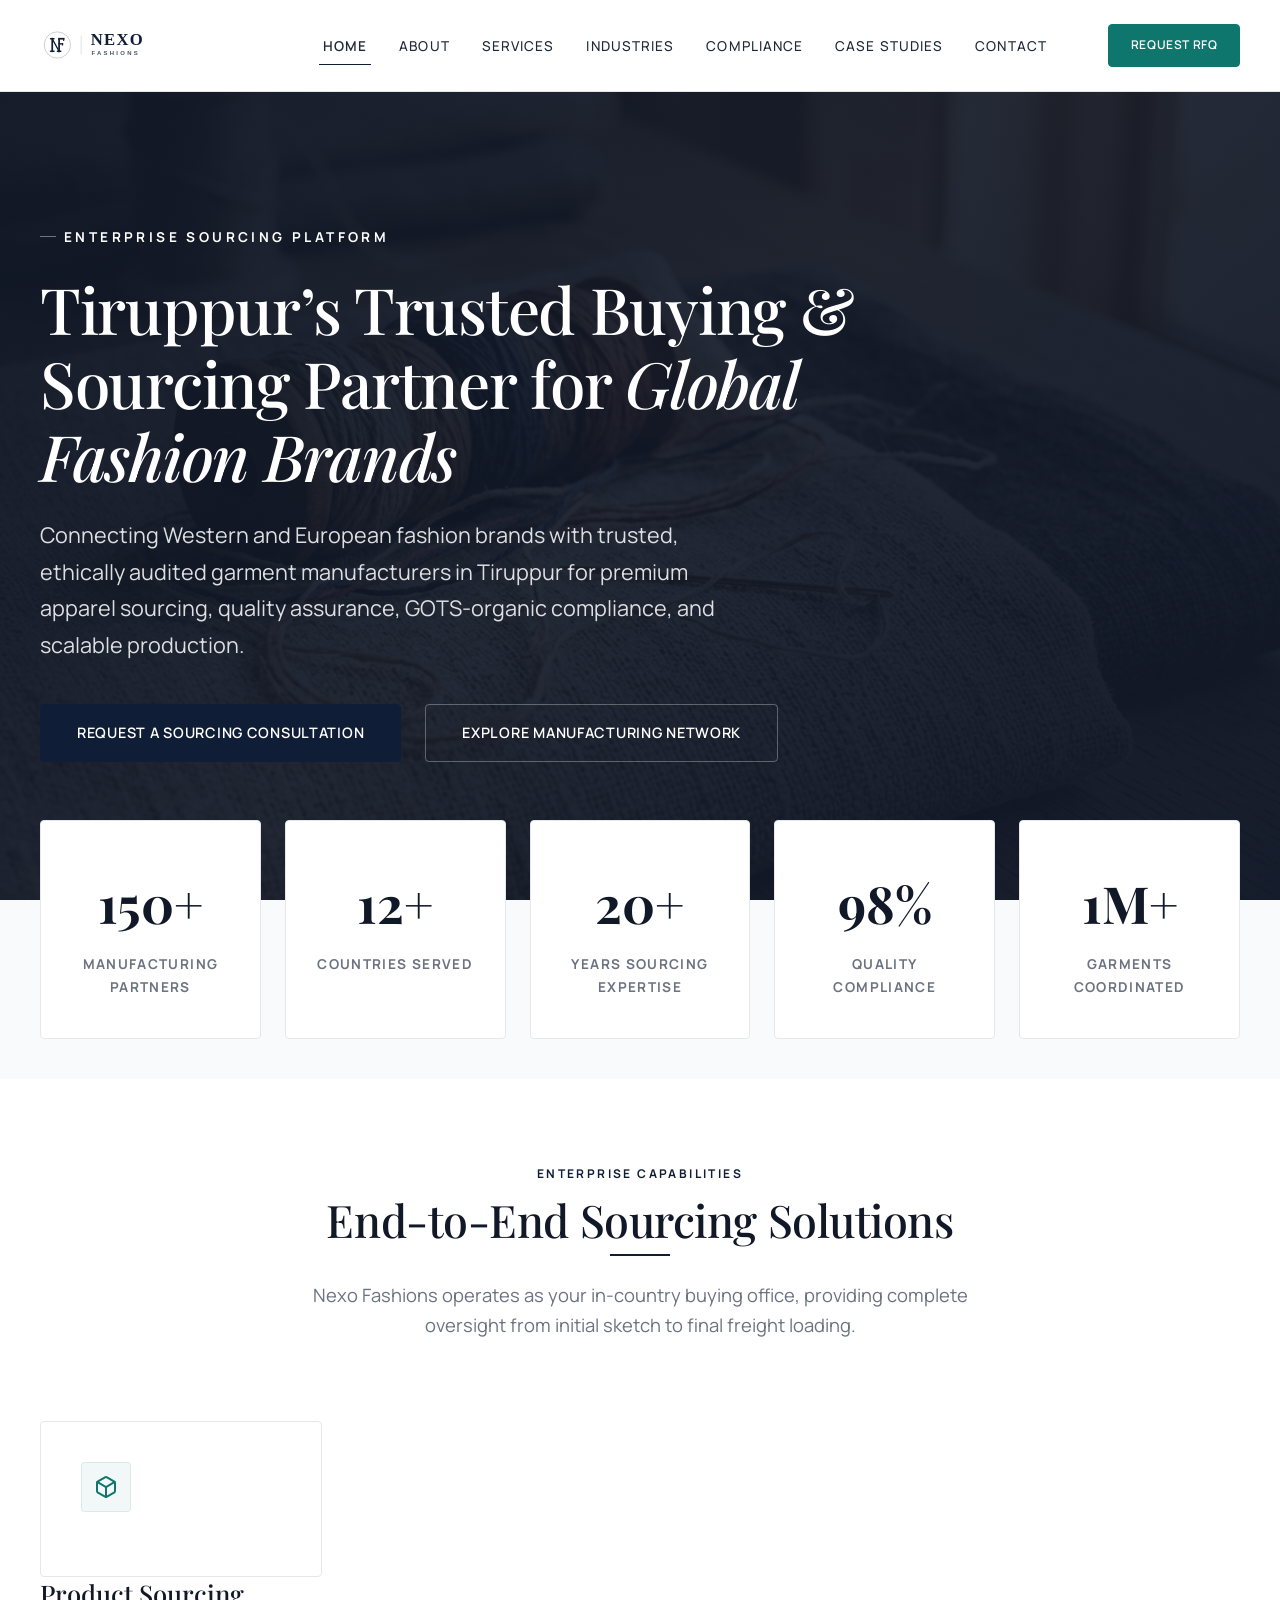
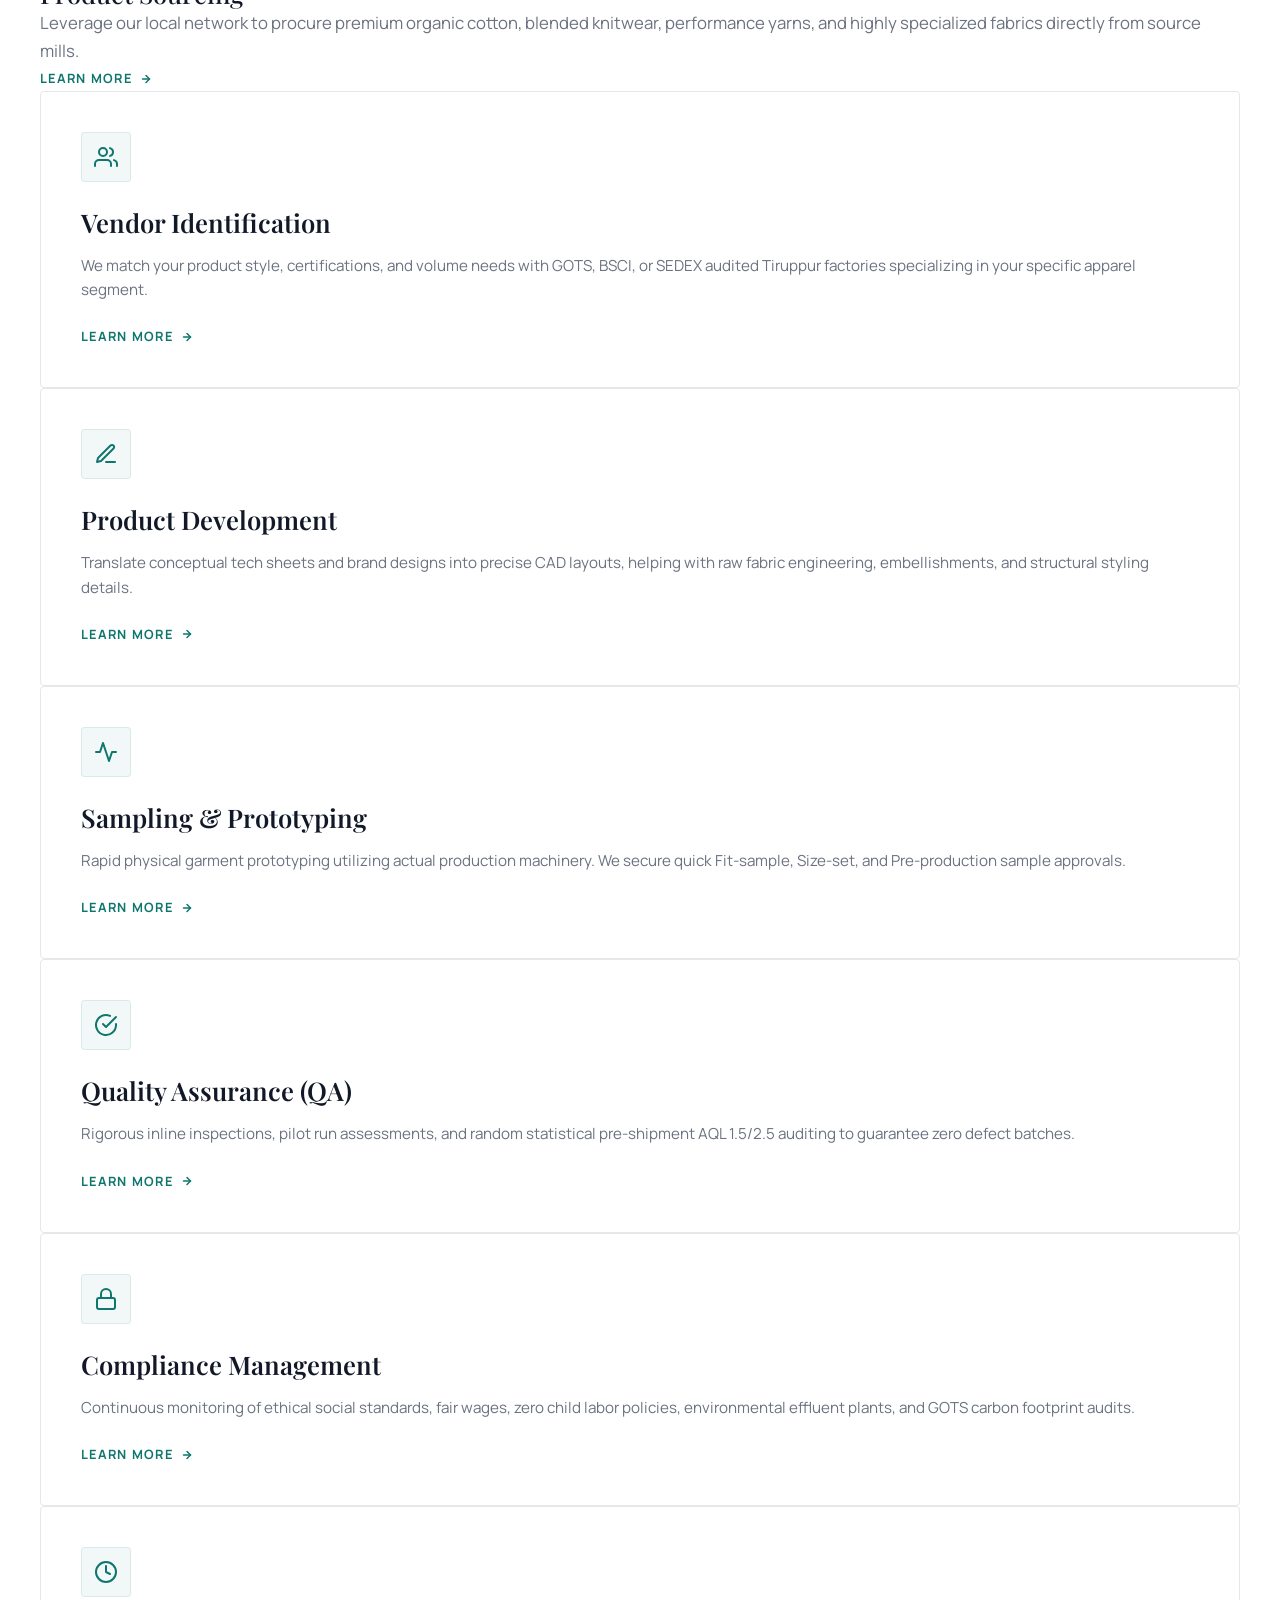
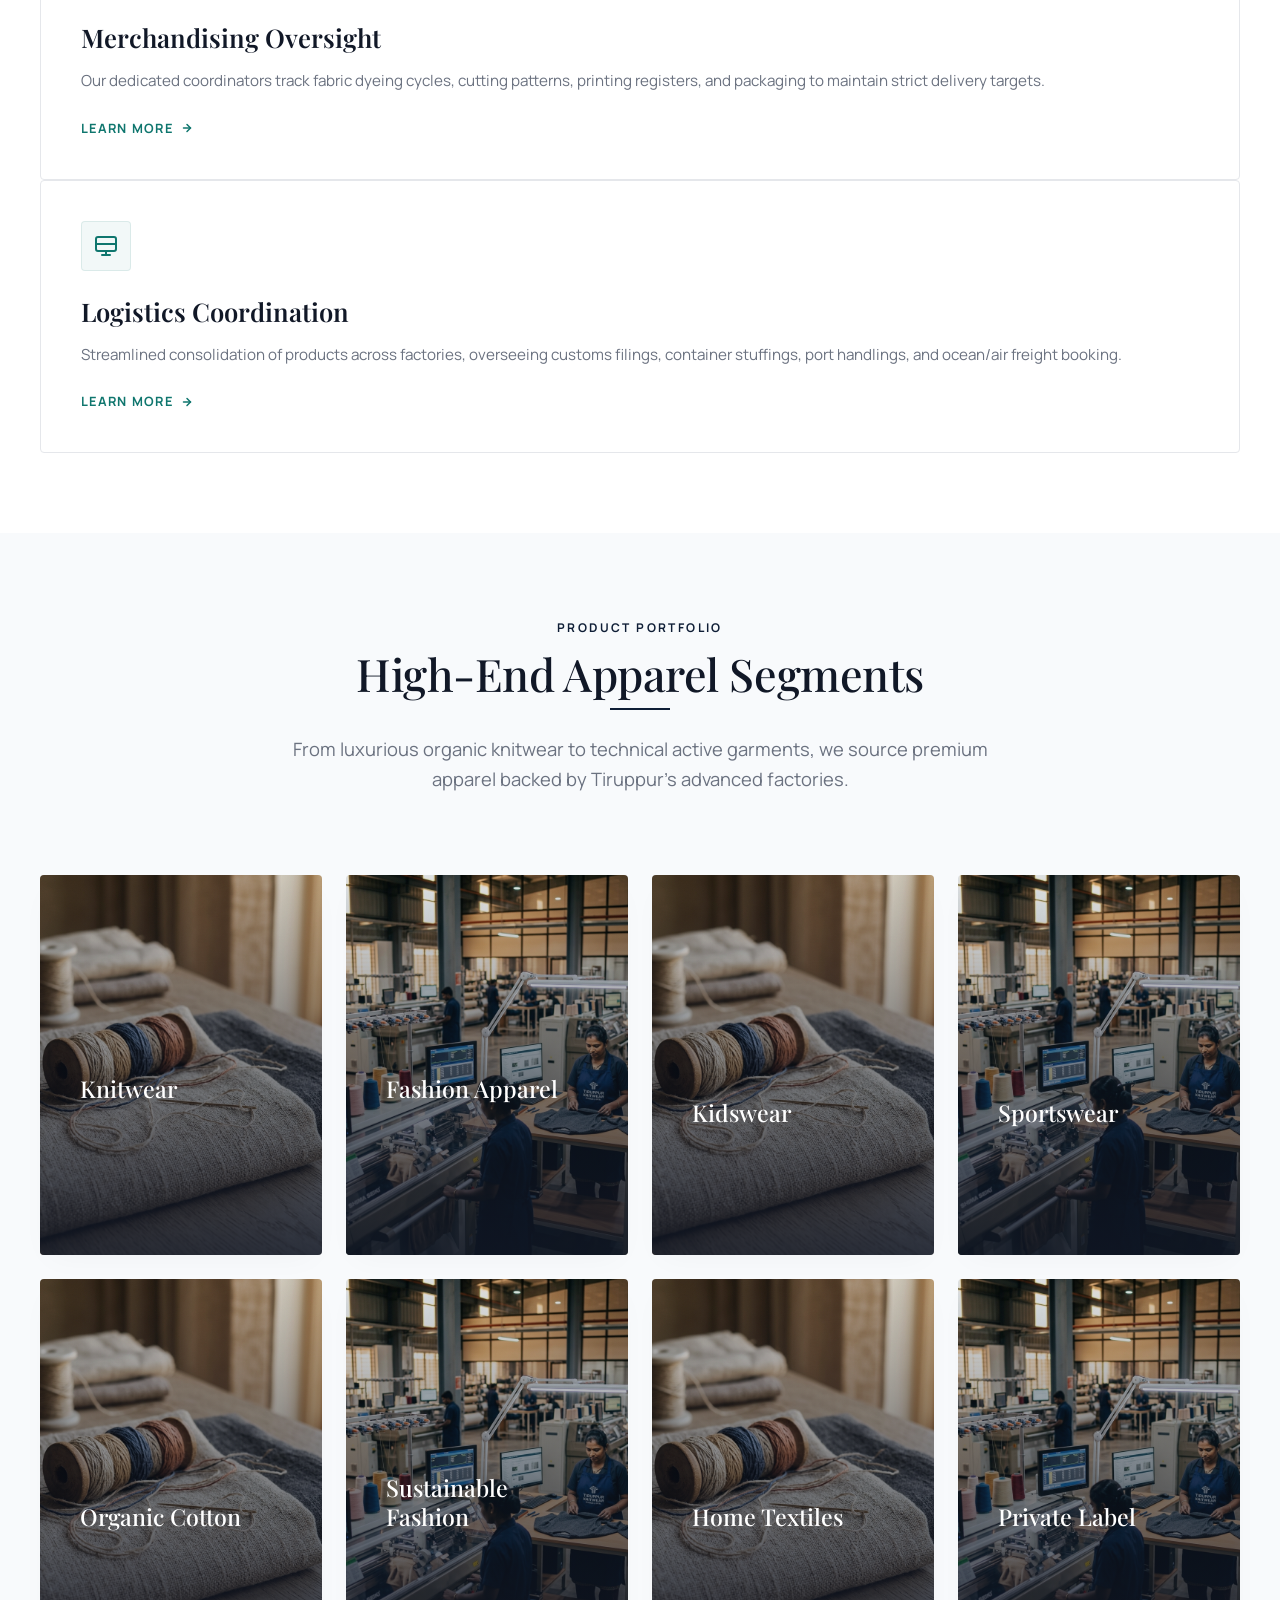
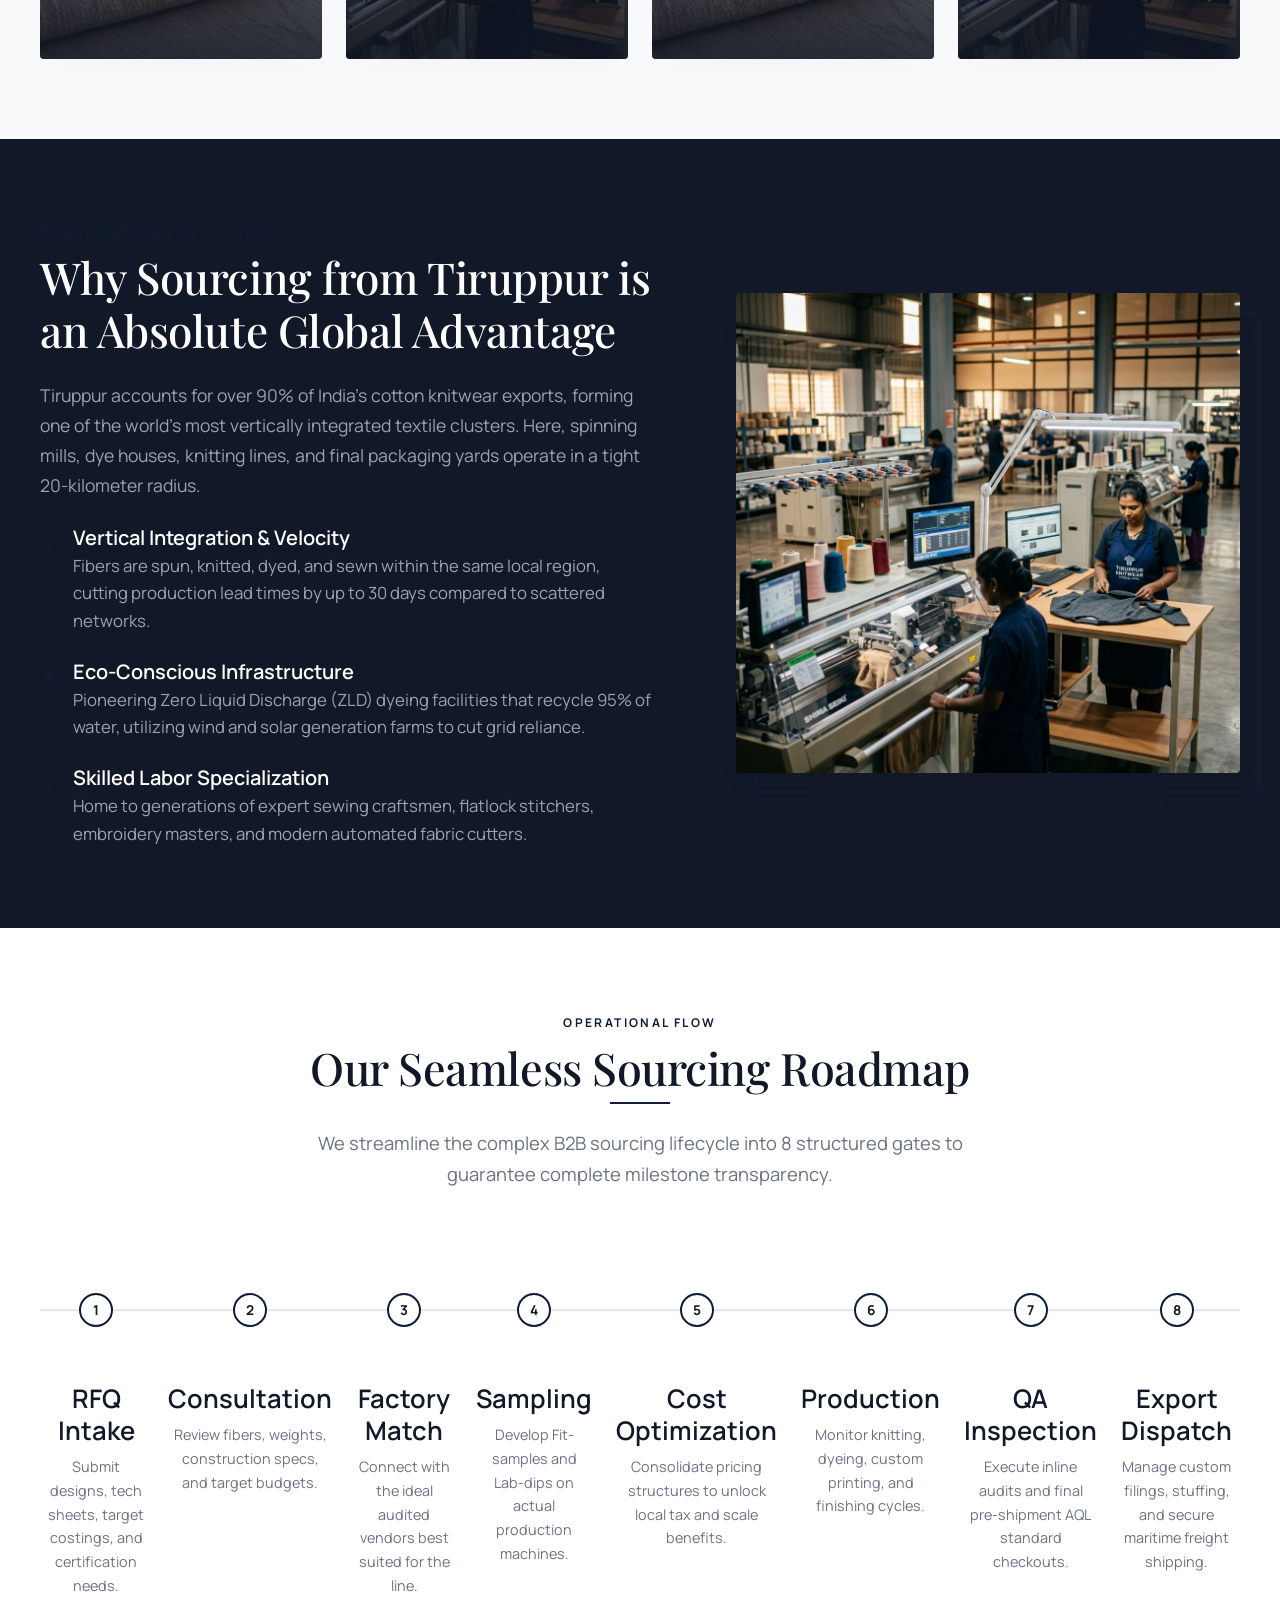
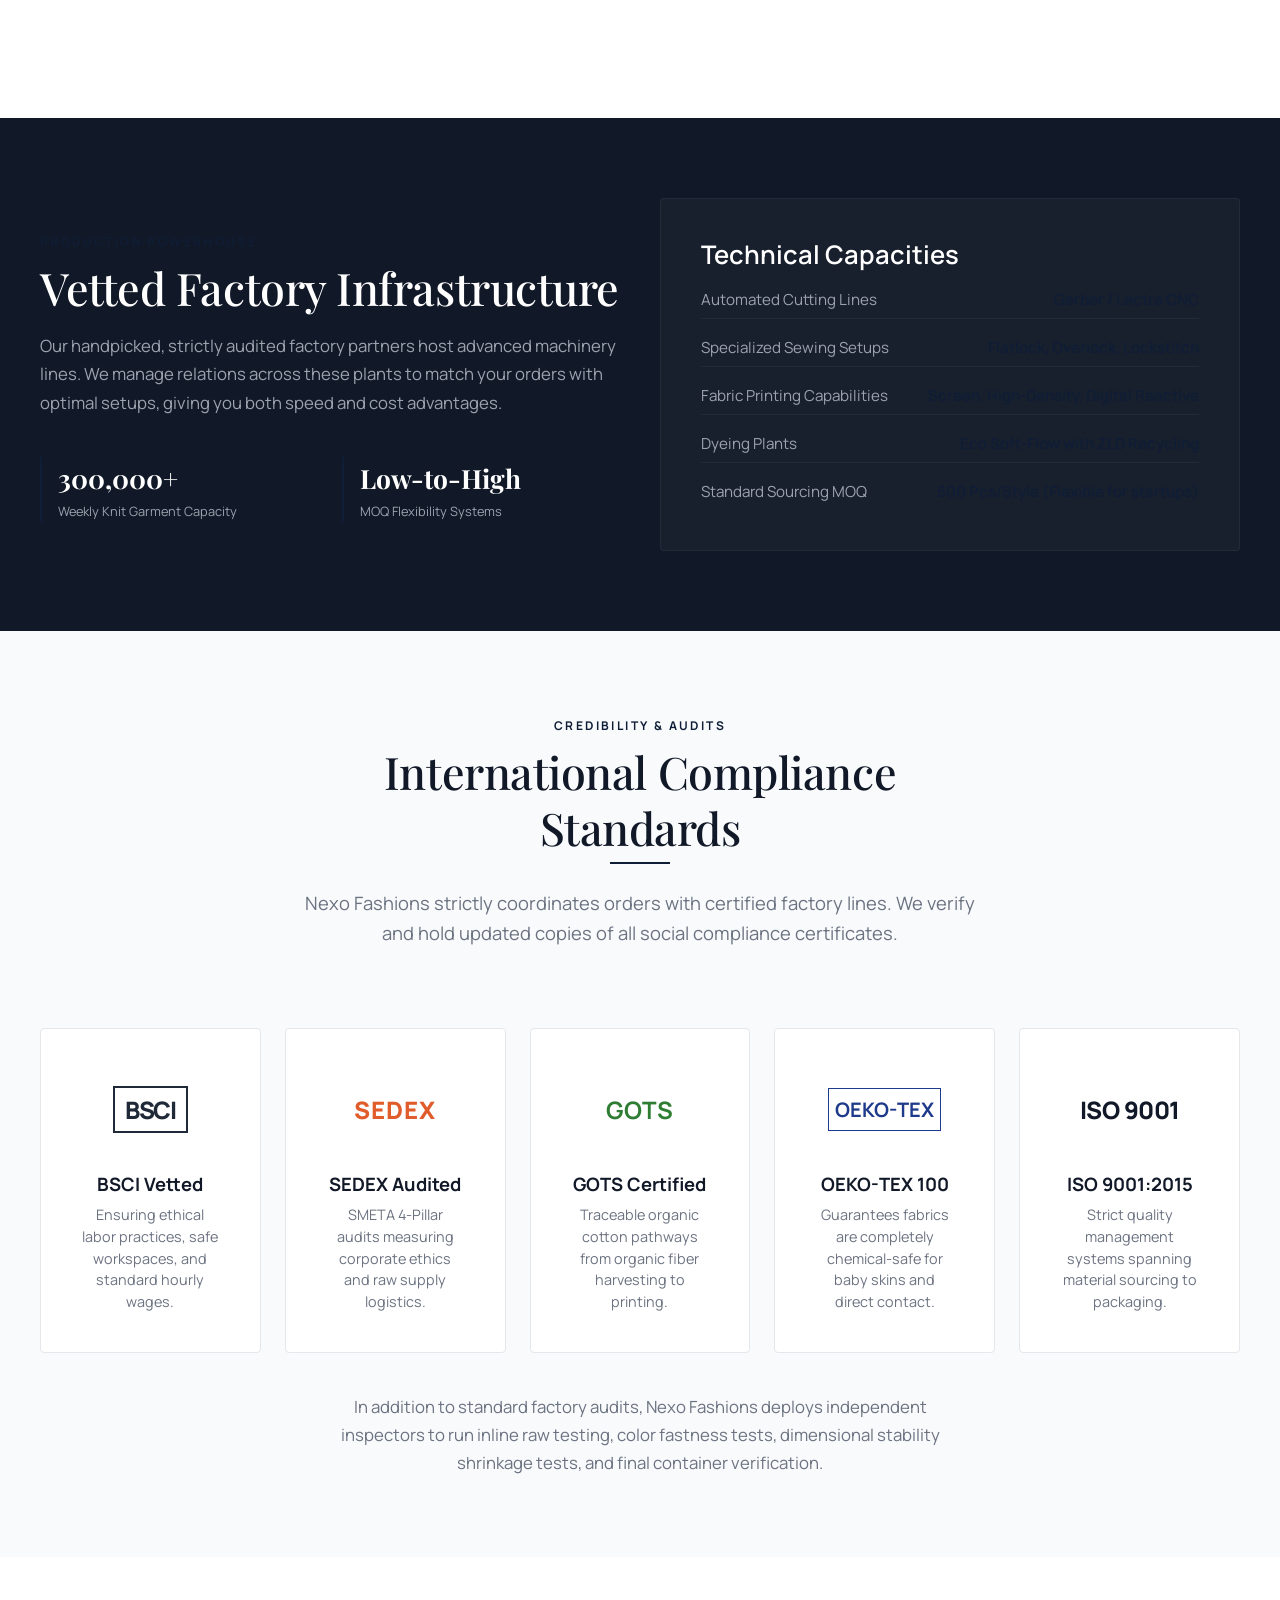
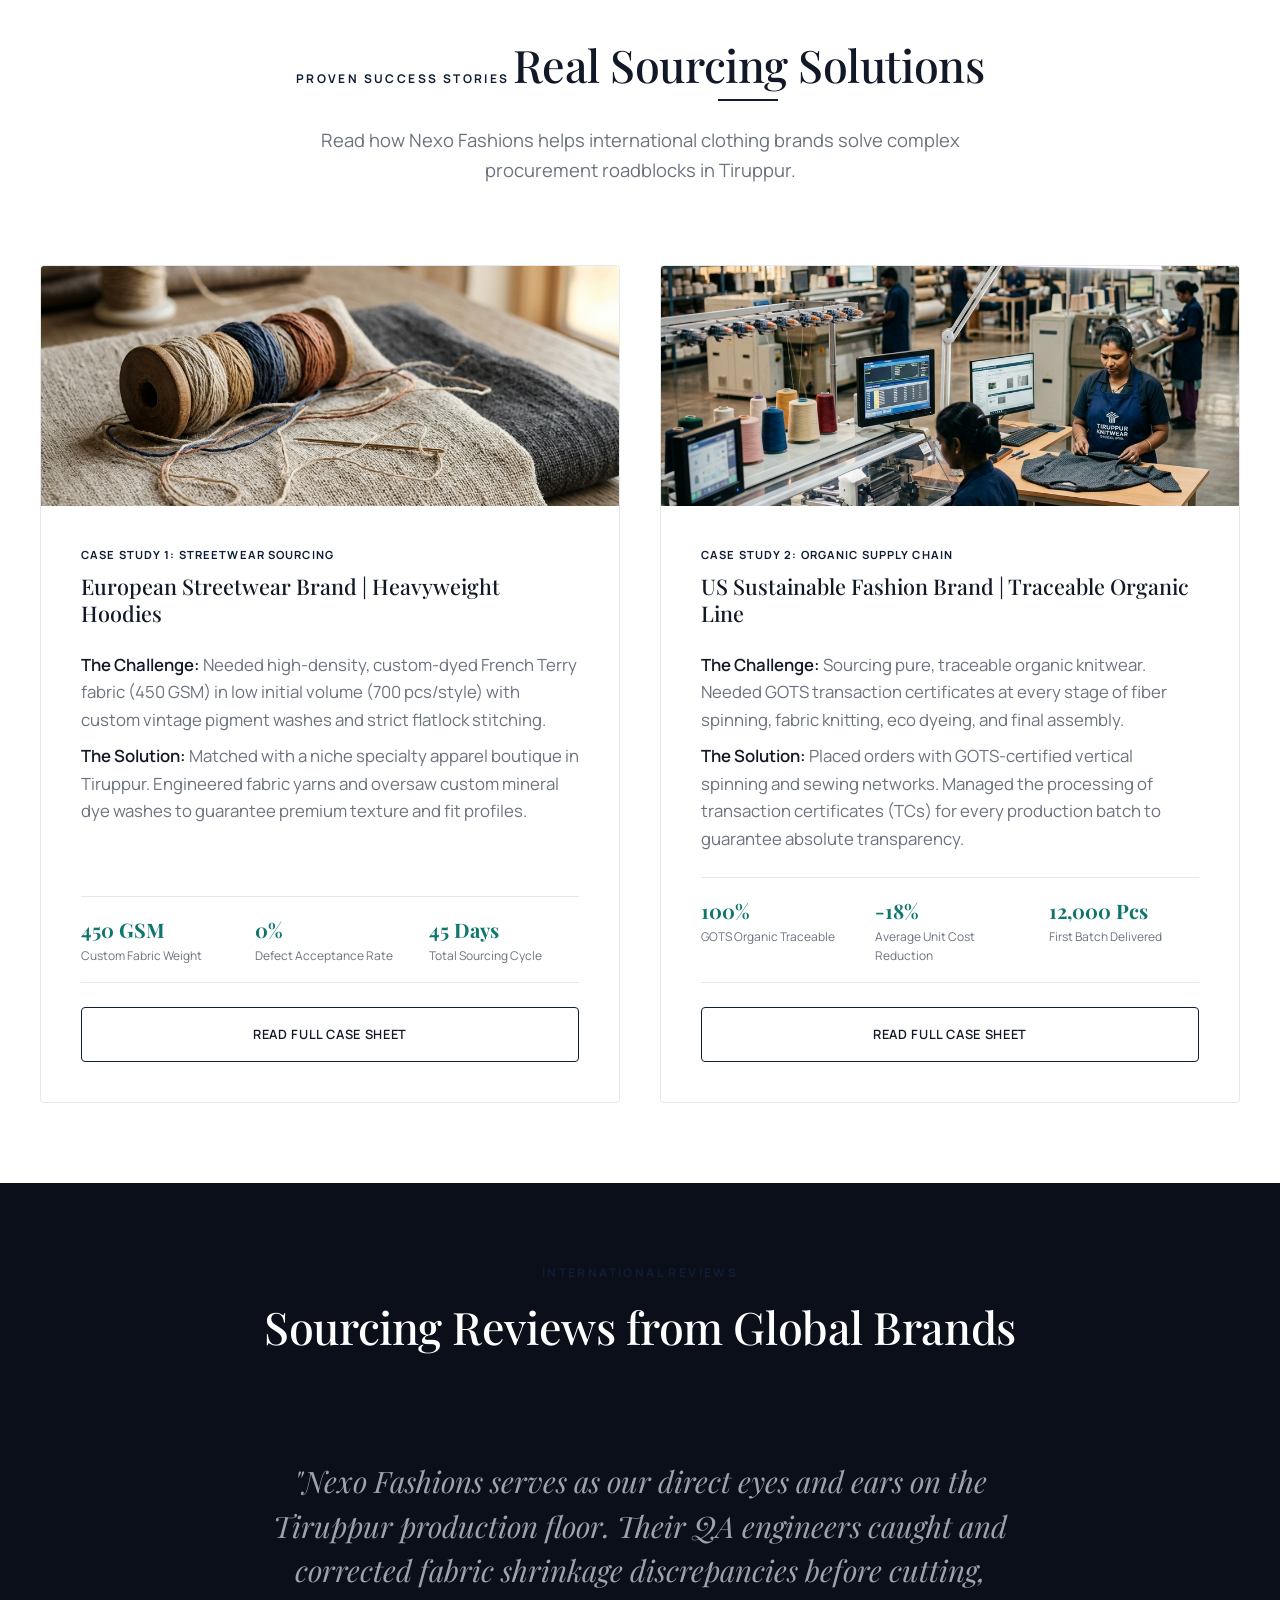
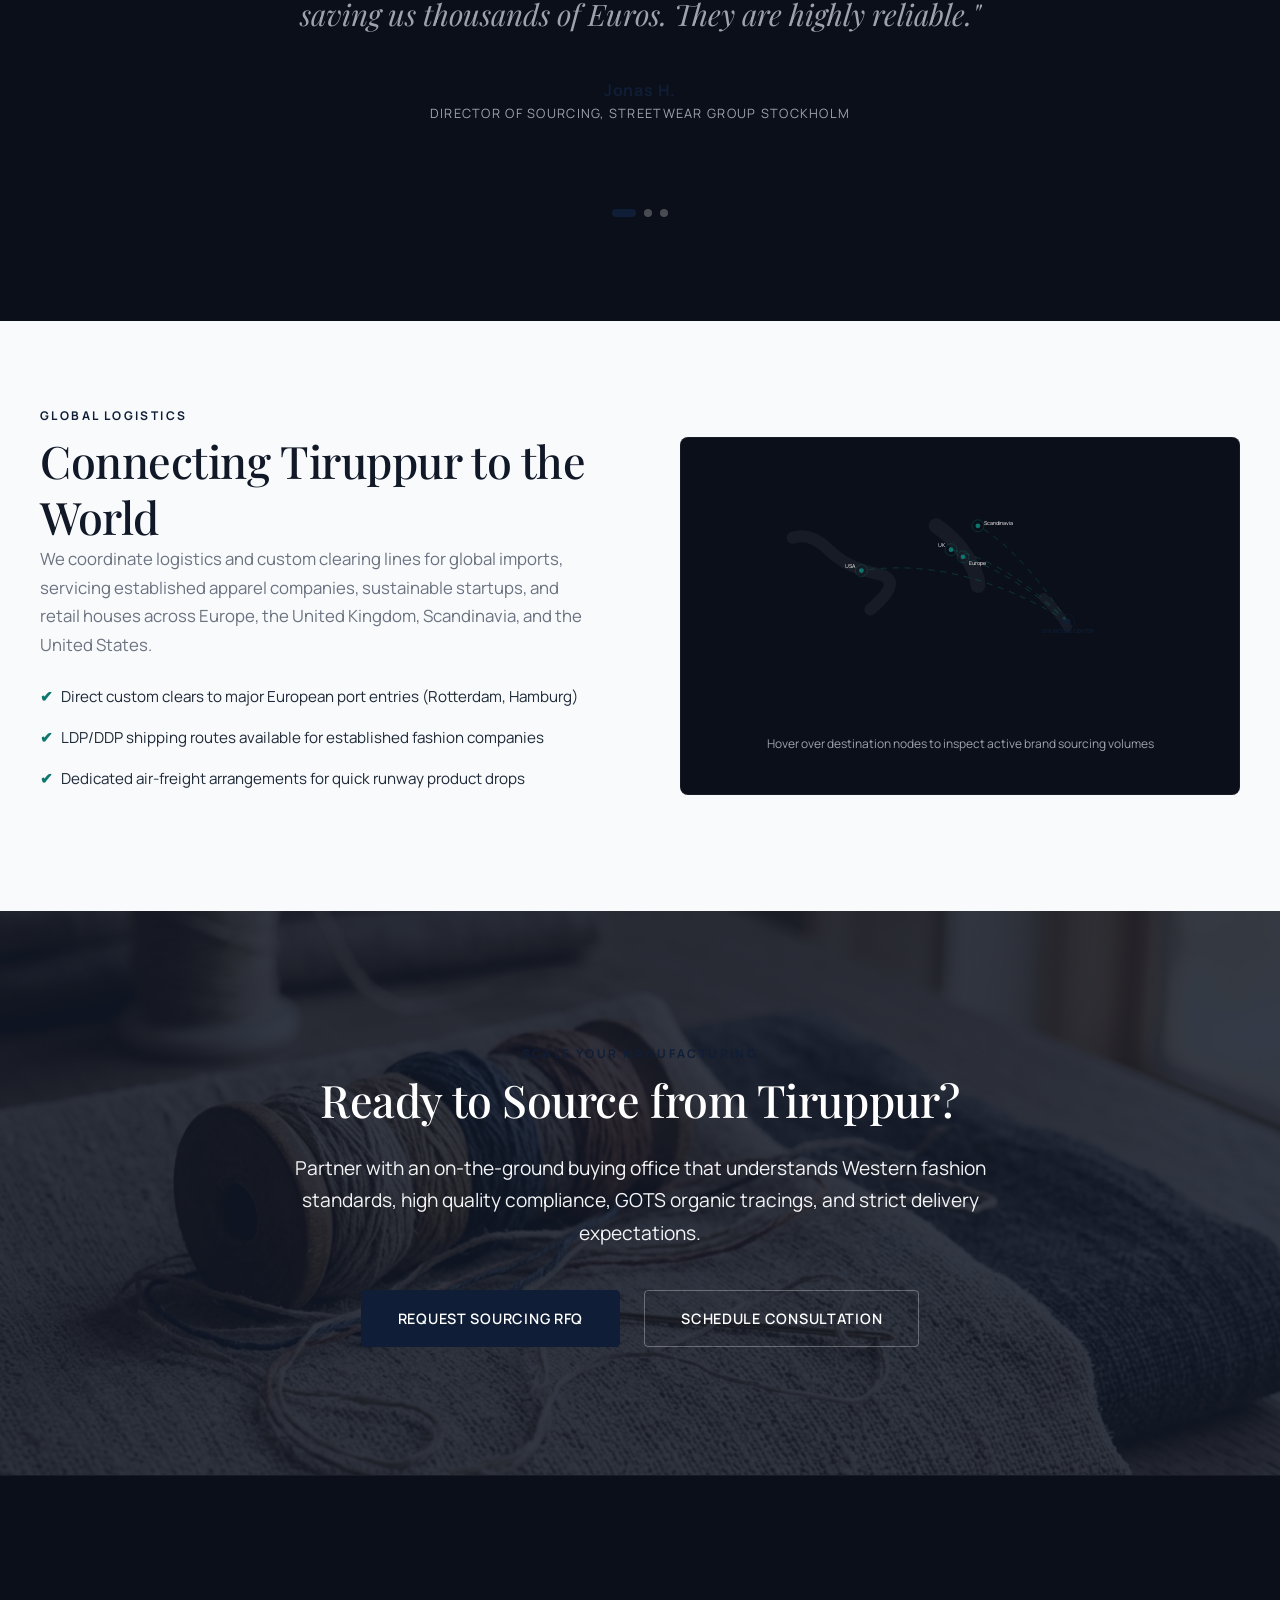
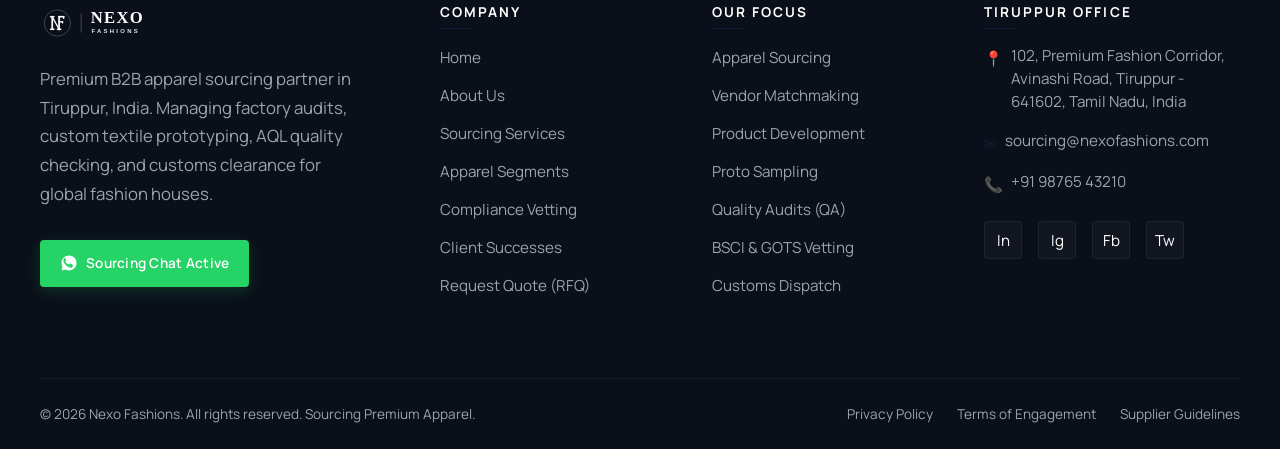
==== commit 54d38c43: "fix: set home page header to solid white by default for cohesive White-Blue-White design structure" ====
--- a/index.html
+++ b/index.html
@@ -23,7 +23,7 @@
 <body>
 
     <!-- STICKY GLASSMORPHIC NAVBAR -->
-    <header class="site-header">
+    <header class="site-header light-theme">
         <div class="container nav-container">
             <a href="index.html" class="logo" aria-label="Nexo Fashions Home">
                 <img src="assets/img/logo_light.svg" alt="Nexo Fashions" class="logo-img logo-light">
--- a/assets/css/header.css
+++ b/assets/css/header.css
@@ -15,13 +15,13 @@
     padding: var(--space-md) 0;
 }
 
-/* Header scrolled state (Frosted Glassmorphism) */
+/* Header scrolled state (Frosted Glassmorphism - Premium White Theme) */
 .site-header.scrolled {
-    background-color: rgba(17, 24, 39, 0.9); /* Translucent Primary Dark */
+    background-color: rgba(255, 255, 255, 0.88); /* Translucent Premium White */
     backdrop-filter: blur(20px);
     -webkit-backdrop-filter: blur(20px);
-    box-shadow: 0 4px 30px rgba(0, 0, 0, 0.1);
-    border-bottom: 1px solid rgba(255, 255, 255, 0.05);
+    box-shadow: 0 4px 30px rgba(0, 0, 0, 0.03);
+    border-bottom: 1px solid rgba(0, 0, 0, 0.06);
     padding: 0.85rem 0;
 }
 
@@ -59,12 +59,12 @@
     display: block !important;
 }
 
-/* Scrolled state: background remains dark charcoal, so display logo_light */
+/* Scrolled state: background becomes light, so display logo_dark */
 .site-header.scrolled .logo-dark {
+    display: block !important;
+}
+.site-header.scrolled .logo-light {
     display: none !important;
-}
-.site-header.scrolled .logo-light {
-    display: block !important;
 }
 
 /* ONLY when the header has .light-theme and is NOT scrolled (white background fallback), display logo_dark */
@@ -144,17 +144,33 @@
     font-weight: 600;
 }
 
-/* High contrast hover & active state overrides for transparent/scrolled dark headers */
+/* High contrast hover & active state overrides for transparent dark headers */
 .site-header:not(.light-theme) .nav-link:hover,
-.site-header:not(.light-theme) .nav-item.active .nav-link,
+.site-header:not(.light-theme) .nav-item.active .nav-link {
+    color: #FFFFFF !important;
+}
+
+.site-header:not(.light-theme) .nav-link::after {
+    background-color: #FFFFFF !important;
+}
+
+/* Scrolled state navigation links overrides (Dark slate links on light frosted glass) */
+.site-header.scrolled .nav-link {
+    color: var(--color-text-primary) !important;
+}
+
 .site-header.scrolled .nav-link:hover,
 .site-header.scrolled .nav-item.active .nav-link {
-    color: #FFFFFF !important;
-}
-
-.site-header:not(.light-theme) .nav-link::after,
+    color: var(--color-primary-dark) !important;
+}
+
 .site-header.scrolled .nav-link::after {
-    background-color: #FFFFFF !important;
+    background-color: var(--color-premium-teal) !important;
+}
+
+/* Hamburger spans in scrolled state */
+.site-header.scrolled .mobile-trigger span {
+    background-color: var(--color-primary-dark) !important;
 }
 
 /* Header CTAs */
--- a/assets/css/home.css
+++ b/assets/css/home.css
@@ -11,6 +11,7 @@
     display: flex;
     align-items: center;
     overflow: hidden;
+    padding-top: 80px; /* Offset for solid white fixed header */
 }
 
 /* Background Image Overlay with Cinematic Dark Mask */
